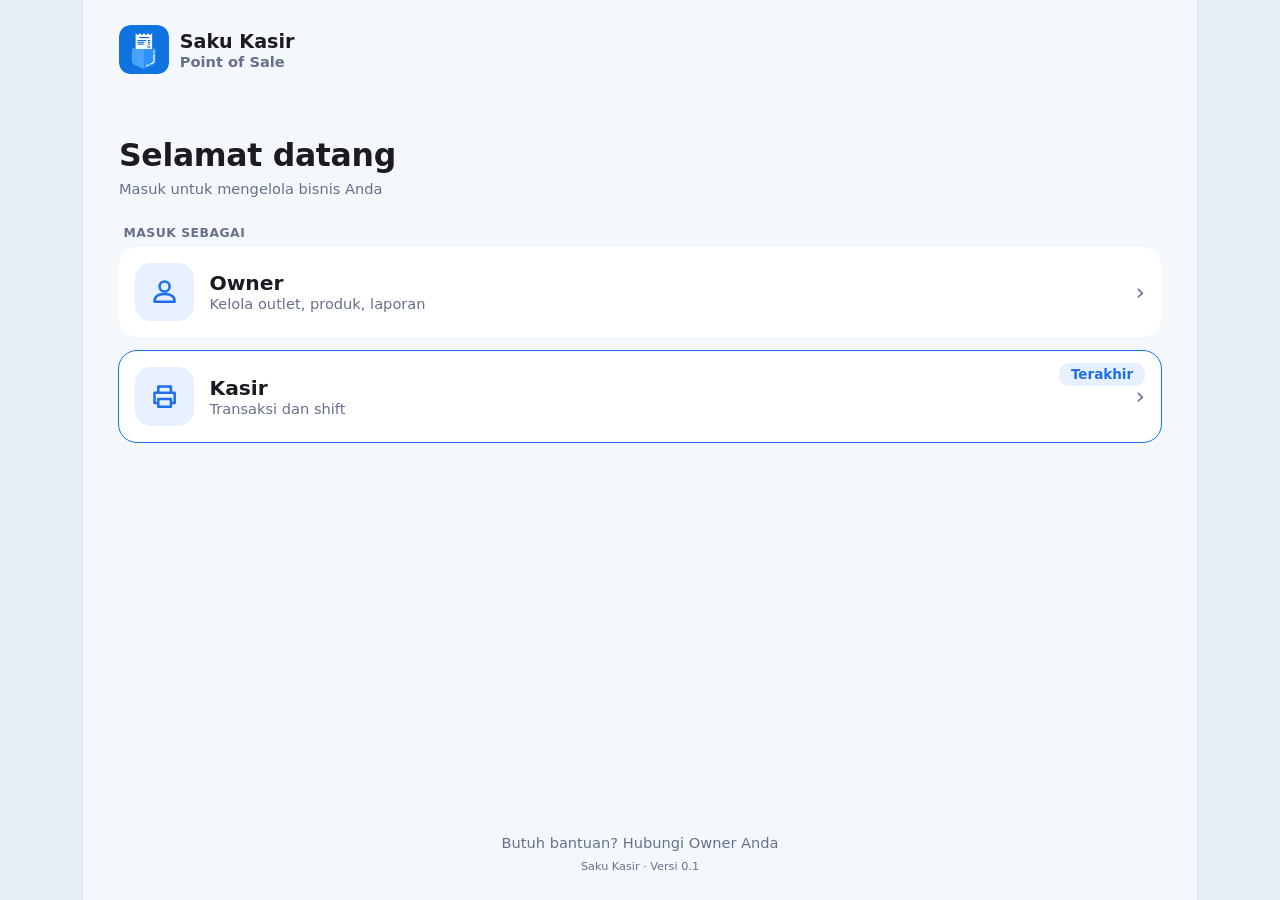
==== index.html @ 9ffaa485 "Add files via upload" ====
<!DOCTYPE html>
<html lang="id">
<head>
<meta charset="utf-8">
<meta name="viewport" content="width=device-width,initial-scale=1,viewport-fit=cover">
<title>Saku Kasir — Point of Sale</title>
<link rel="icon" href="[data-uri]">
<link rel="stylesheet" href="style.css">
</head>
<body>
<div id="app"><div id="v"></div></div>
<script src="app.js"></script>
</body>
</html>
---- style.css ----
:root{--pg:#E8EEF7;--bg:#F4F7FC;--c:#fff;--t:#1C1B22;--m:#66708A;--b:#DFE6F2;--p:#1F6FEB;--pl:#E6F0FF;--g:#1E9E5A;--r:#D64545;--on:#fff}
@media(prefers-color-scheme:dark){:root:not([data-theme=light]){--pg:#0A0E16;--bg:#111722;--c:#1B2332;--t:#EEF2FA;--m:#9AA7BF;--b:#2A3550;--p:#5B9DFF;--pl:#1B2C4A;--g:#3DD68C;--r:#F06A6A;--on:#06101F}}
:root[data-theme=dark]{--pg:#0A0E16;--bg:#111722;--c:#1B2332;--t:#EEF2FA;--m:#9AA7BF;--b:#2A3550;--p:#5B9DFF;--pl:#1B2C4A;--g:#3DD68C;--r:#F06A6A;--on:#06101F}
*{box-sizing:border-box;margin:0;font-family:system-ui,-apple-system,"Segoe UI",Roboto,sans-serif}
html{font-size:110%}html,body{height:100%}body{background:var(--pg);color:var(--t);font-size:1rem;display:flex;justify-content:center}
#app{width:100%;max-width:26.25rem;height:100dvh;background:var(--bg);position:relative;overflow:hidden}
@media(min-width:520px){#app{height:min(55rem,96dvh);margin:auto;border-radius:1.75rem;border:1px solid var(--b)}}
#v{height:100%;display:flex;flex-direction:column}
.scr{flex:1;overflow-y:auto;padding:calc(0.875rem + env(safe-area-inset-top,0px)) 1rem 1.5rem}
h1{font-size:1.25rem;font-weight:800}h2{font-size:1.125rem;font-weight:800;margin-bottom:0.375rem}
.m{color:var(--m);font-size:0.8125rem}small{display:block;color:var(--m);font-size:0.75rem;font-weight:600}
button{font:inherit;color:inherit;cursor:pointer}:focus-visible{outline:2px solid var(--p);outline-offset:2px}
.hd{display:flex;justify-content:space-between;align-items:center;margin-bottom:0.75rem;gap:0.5rem}
.hd h1{font-size:1.062rem}
.sp{display:flex;align-items:center;gap:0.5rem;border:0;background:var(--pl);border-radius:1.125rem;padding:0.4375rem 0.75rem;font-size:0.75rem;font-weight:700;text-align:left}
.sp.off{background:var(--c);color:var(--m)}.sp i{width:0.5625rem;height:0.5625rem;border-radius:50%;background:var(--m)}.sp.on{color:var(--g)}.sp.on i{background:var(--g)}
.card{background:var(--c);border-radius:1rem;padding:0.75rem 0.875rem;margin-bottom:0.75rem}
.btn{display:block;width:100%;min-height:3.125rem;border:0;border-radius:0.875rem;background:var(--p);color:var(--on);font-weight:700;font-size:0.875rem;margin-top:0.75rem}
.btn.o{background:var(--pl);color:var(--p)}.btn.r{background:var(--pl);color:var(--r)}.btn:disabled{opacity:.45;cursor:not-allowed}
.two{display:grid;grid-template-columns:1fr 1fr;gap:0.75rem}.two .btn{margin-top:0.75rem}
.chips{display:flex;gap:0.5rem;overflow-x:auto;margin:0.625rem 0 0.75rem;padding-bottom:2px}
.chips::-webkit-scrollbar{display:none}.chips{scrollbar-width:none}.scr.pb{padding-bottom:6.5rem}
.chip{flex:none;min-height:2.375rem;border:0;border-radius:1.188rem;padding:0 1rem;background:var(--c);font-size:0.8125rem;font-weight:600}
.chip.on{background:var(--p);color:var(--on)}
.seg{display:flex;background:var(--pl);border-radius:1.188rem;padding:0.25rem;margin:0.625rem 0 0.75rem}.seg button{flex:1;border:0;background:none;border-radius:0.9375rem;min-height:2.25rem;font-size:0.8125rem;font-weight:700;color:var(--m)}.seg .on{background:var(--p);color:var(--on)}
.fld{display:block;width:100%;min-height:3.125rem;border:0;border-radius:0.75rem;background:var(--c);color:var(--t);padding:0 0.75rem;font-size:0.9375rem;font-weight:600}
.sheet .fld{background:var(--bg)}
.sel,.mny{position:relative}
.sel select,.sel input{appearance:none;-webkit-appearance:none;padding-right:2.5rem}
.sel::after{content:"";position:absolute;right:1.1rem;top:50%;width:.5rem;height:.5rem;border-right:2px solid var(--m);border-bottom:2px solid var(--m);transform:translateY(-70%) rotate(45deg);pointer-events:none}
.sel.dt input::-webkit-calendar-picker-indicator{position:absolute;inset:0;width:100%;height:100%;opacity:0;cursor:pointer}
.mny::before{content:"Rp";position:absolute;left:.9rem;top:50%;transform:translateY(-50%);font-weight:700;font-size:.9rem;color:var(--m)}
.mny .fld{padding-left:2.6rem}
label.l{display:block;font-size:0.6875rem;font-weight:600;color:var(--m);margin:0.75rem 0 0.3125rem}
.search{display:flex;gap:0.5rem}.search .fld{border-radius:1.25rem;padding:0 1rem;font-weight:400}
.sq{width:2.75rem;border:0;border-radius:1.25rem;background:var(--c);font-size:1rem}
.grid{display:grid;grid-template-columns:repeat(auto-fill,minmax(8.5rem,1fr));gap:0.75rem}
.pc{position:relative;text-align:left;border:0;background:var(--c);border-radius:1rem;padding:0.625rem;min-height:6rem;display:block;width:100%}
.pc:disabled{opacity:.45}.pc b{display:block;font-size:0.875rem;margin-top:0.5rem;padding-right:1.25rem}.pc span{font-size:0.8125rem;color:var(--m)}
.pc .pl{position:absolute;right:0.5rem;bottom:0.5rem;width:1.75rem;height:1.75rem;border-radius:50%;background:var(--p);color:var(--on);font-size:1.125rem;font-weight:700;display:grid;place-items:center}
.pc img.ic{width:3.25rem;height:3.25rem}img.ic{object-fit:cover;display:block}.ic{width:2.25rem;height:2.25rem;border-radius:0.625rem;background:var(--pl);color:var(--p);display:grid;place-items:center;font-style:normal;font-weight:800;flex:none}
.lw{display:flex;align-items:center;gap:0.625rem;background:var(--c);border-radius:1rem;padding:0.625rem;margin-bottom:0.5rem}
.lw>div:nth-child(2){flex:1;min-width:0}.lw b{font-size:0.875rem;display:block}
.cr{display:grid;grid-template-columns:1fr auto 5.5rem auto;align-items:center;gap:0.5rem;padding:0.5rem 0}.cr+.cr{border-top:1px solid var(--b)}.cr>div:first-child b{font-size:0.875rem;display:block}
.stp{display:flex;align-items:center;gap:0.5rem}.stp button{width:2.25rem;height:2.25rem;font-size:1.125rem;border-radius:50%;border:1px solid var(--b);background:none;font-weight:700}.stp b{min-width:0.875rem;text-align:center}
.cb{position:absolute;left:1rem;right:1rem;bottom:calc(4.5rem + env(safe-area-inset-bottom,0px));background:var(--p);color:var(--on);border:0;border-radius:1rem;padding:0.625rem 1rem;display:flex;justify-content:space-between;align-items:center;text-align:left;font-weight:700}
.cb small{color:var(--on);font-weight:400;opacity:.85}.cb b{font-size:0.9375rem;font-weight:800;display:block}
nav{display:flex;background:var(--c);padding-bottom:env(safe-area-inset-bottom,0px)}
nav button{flex:1;border:0;background:none;padding:0.6875rem 0 0.625rem;color:var(--m);font-size:0.6875rem;font-weight:500;display:flex;flex-direction:column;align-items:center;gap:0.1875rem;position:relative}
nav .on{color:var(--p);font-weight:700}nav svg{width:1.625rem;height:1.625rem}nav i{position:absolute;top:0.1875rem;left:55%;background:var(--r);color:#fff;font-size:0.5625rem;border-radius:0.5rem;padding:0 0.3125rem;font-style:normal}
svg.i{fill:none;stroke:currentColor;stroke-width:2;stroke-linecap:round;stroke-linejoin:round}
.rw{display:flex;justify-content:space-between;gap:0.625rem;padding:0.375rem 0;font-size:0.8125rem}.rw span{color:var(--m)}.rw b{font-weight:600;text-align:right}
.tot{display:flex;justify-content:space-between;align-items:center;padding-top:0.5rem;font-weight:700}.tot b{font-size:1.25rem;font-weight:800;color:var(--p)}
.tap{cursor:pointer}
.st small{margin-bottom:0.375rem}.st b{font-size:0.9375rem;font-weight:800}
.lc{display:flex;justify-content:space-between;align-items:center;width:100%;border:0;text-align:left;gap:0.5rem}.lc b{font-size:0.875rem;display:block}.lc small{font-weight:400;margin-top:2px}.lc>span{font-size:0.8125rem;font-weight:600;color:var(--m)}
.ls button{display:flex;align-items:center;gap:0.75rem;width:100%;border:0;background:none;padding:0.8125rem 0;font-size:0.875rem;font-weight:600;text-align:left}.ls button+button{border-top:1px solid var(--b)}
.ls button span{margin-left:auto;font-size:0.75rem;font-weight:500;color:var(--m)}.ls svg{width:1.25rem;height:1.25rem;color:var(--p)}
.cap{font-size:0.6875rem;font-weight:700;color:var(--m);margin:1rem 0 0.375rem}
.fab{position:absolute;right:1.25rem;bottom:calc(5.25rem + env(safe-area-inset-bottom,0px));width:3.25rem;height:3.25rem;border-radius:50%;border:0;background:var(--p);color:var(--on);font-size:1.75rem;font-weight:700}
.dash{border:1.5px dashed var(--p);color:var(--p);background:none;border-radius:1rem;min-height:3.75rem;width:100%;font-weight:700;margin-top:0.25rem}
.empty{text-align:center;padding:2.5rem 1rem}.empty .ic{width:4.25rem;height:4.25rem;border-radius:50%;margin:0 auto 0.875rem;font-size:1.625rem}.empty p{margin:0.375rem 0 0.25rem}
.bk{display:flex;align-items:center;gap:0.375rem;margin-bottom:0.75rem;cursor:pointer}.bk span{font-size:1.5rem;line-height:1;color:var(--t)}
.pill{display:inline-block;padding:0.3125rem 0.75rem;border-radius:0.875rem;background:var(--pl);font-size:0.75rem;font-weight:700;color:var(--p)}
.logo{width:2.75rem;height:2.75rem;border-radius:0.625rem;display:block}
.role{display:flex;align-items:center;gap:0.875rem;width:100%;border:0;background:var(--c);border-radius:1rem;padding:0.875rem;margin-bottom:0.75rem;text-align:left}
.role.last{outline:1.5px solid var(--p)}.role .ic{width:3rem;height:3rem;border-radius:0.875rem}.role b{display:block;font-size:0.9375rem;font-weight:800}.role>span{margin-left:auto;color:var(--m);font-size:1.25rem}
.tagt{font-size:0.625rem;background:var(--pl);color:var(--p);font-weight:700;border-radius:0.5625rem;padding:2px 0.5rem;margin-left:0.375rem}
.err{color:var(--r);font-size:0.75rem;font-weight:600;margin-top:0.5rem}
.center{text-align:center}.big{font-size:1.625rem;font-weight:800}
.chk{width:5.25rem;height:5.25rem;border-radius:50%;background:var(--g);margin:1.5rem auto 1rem;display:grid;place-items:center}
.sw{position:relative;width:2.75rem;height:1.5rem;display:inline-block}.sw input{opacity:0;position:absolute;inset:0;margin:0;cursor:pointer;z-index:1}.sw i{position:absolute;inset:0;border-radius:0.75rem;background:var(--pl)}.sw i:after{content:"";position:absolute;top:0.1875rem;left:0.1875rem;width:1.125rem;height:1.125rem;border-radius:50%;background:var(--m);transition:.15s}.sw input:checked+i{background:var(--p)}.sw input:checked+i:after{left:1.438rem;background:var(--on)}
.tgr{display:flex;justify-content:space-between;align-items:center;padding:0.75rem 0 2px;font-size:0.8125rem;font-weight:600}
#modal{position:absolute;inset:0;background:#0008;display:none;align-items:flex-end;z-index:5}#modal.on{display:flex}
.sheet{background:var(--c);width:100%;max-height:92%;overflow-y:auto;border-radius:1.5rem 1.5rem 0 0;padding:1.125rem 1rem calc(1.25rem + env(safe-area-inset-bottom,0px))}
#toast{position:absolute;left:1rem;right:1rem;bottom:5.25rem;background:#1C1B22;color:#fff;padding:0.625rem 0.75rem;border-radius:0.75rem;font-size:0.8125rem;z-index:9;opacity:0;pointer-events:none;transition:opacity .2s}
.rc{font-family:ui-monospace,Menlo,Consolas,monospace;font-size:0.75rem;background:#fff;color:#000;padding:0.75rem;border-radius:0.5rem;margin:0.625rem 0}
.rc *{font-family:inherit}.rc hr{border:0;border-top:1px dashed #000;margin:0.375rem 0}.rc div{display:flex;justify-content:space-between;gap:0.5rem}
#print{display:none}
@media print{body>*:not(#print){display:none!important}#print{display:block!important;width:58mm}#print .rc{margin:0}}
@media(min-width:768px){html{font-size:112.5%}#app{max-width:62rem;height:100dvh;border-radius:0;border:0;border-inline:1px solid var(--b)}.scr{padding-inline:2rem}.cb{left:2rem;right:2rem}.fab{right:2rem}#modal{align-items:center}.sheet{max-width:34rem;margin:0 auto;border-radius:1.5rem}}
@media(prefers-reduced-motion:reduce){*{transition:none!important}}

/* ---- penyelarasan dengan mockup ---- */
h1{font-size:1.5625rem;letter-spacing:-.01em;line-height:1.2}
.hd h1{font-size:1.1875rem}h2{font-size:1.1875rem}
small{font-size:.8125rem}.hd small,h1+small,.bk+small{font-size:.875rem;font-weight:400}
.m{font-size:.8125rem}.big{font-size:1.75rem}
.btn{min-height:3rem}
.bk{gap:.6rem;margin-bottom:1rem}.bk span{font-size:2.25rem;font-weight:700;line-height:.7;margin-top:-.2rem;color:var(--t)}
.bkc{width:2.75rem;height:2.75rem;border-radius:50%;border:0;background:var(--c);color:var(--t);display:grid;place-items:center;margin-top:.25rem}.bkc svg{width:1.4rem;height:1.4rem}
.lc b{font-size:.9375rem}.lc>span{font-size:.9375rem;font-weight:700;color:var(--t)}.lc>span.chev{font-size:1.5rem;font-weight:400;color:var(--m);line-height:1}
.st b{font-size:1.0625rem}
.ls button{padding:.5rem 0;font-size:.9375rem}.ls svg{width:1.25rem;height:1.25rem}.ls button span{font-size:.875rem}
.seg{background:var(--pl)}.seg button{color:var(--m);min-height:2.5rem;font-size:.875rem}.seg .on{background:var(--c);color:var(--t)}
.role{padding:.9rem}.role b{font-size:1.125rem}.role .ic{width:3.25rem;height:3.25rem;border-radius:.9rem}.role small{font-size:.8125rem;font-weight:400}
.ic svg{width:1.4rem;height:1.4rem}.empty .ic svg{width:1.75rem;height:1.75rem}.empty .btn{width:auto;margin-inline:1.5rem}
.ifld{position:relative}.ifld .fld{padding-left:3rem}.ifld>svg.i{position:absolute;left:1rem;top:50%;width:1.25rem;height:1.25rem;transform:translateY(-50%);color:var(--m)}
.ifld .eye{position:absolute;right:.4rem;top:50%;transform:translateY(-50%);border:0;background:none;color:var(--m);width:2.5rem;height:2.5rem;display:grid;place-items:center}.ifld .eye svg{width:1.3rem;height:1.3rem}
.lnk{display:block;margin:1rem auto 0;border:0;background:none;color:var(--p);font-weight:700;font-size:.9375rem}
label.l{margin:.65rem 0 .3rem}
.fab{width:3.5rem;height:3.5rem}

#modal.dlg{align-items:center;padding:1.5rem}
#modal.dlg .sheet{border-radius:1.5rem;max-width:22rem;margin:0 auto;padding:1.5rem 1.25rem;text-align:center}
#modal.dlg .sheet .ic{display:grid}
.empty .btn{width:calc(100% - 3rem);margin-inline:auto}
.role{position:relative}.role .tagt{position:absolute;top:.65rem;right:.9rem;margin:0;font-size:.75rem;padding:.2rem .65rem}

.bkr{display:flex;align-items:center;gap:.75rem;margin-bottom:1rem}.bkr h1{flex:1;min-width:0}.bkr .bkc{margin:0;flex:none}
.bkr+small{font-size:.875rem;font-weight:400}
::placeholder{color:var(--m);opacity:.8}
.pg{display:flex;flex-direction:column;min-height:100%}.pg .foot{margin-top:auto;padding-top:1.5rem}

/* Added feature pages */
.cap{font-size:.6875rem;font-weight:800;color:var(--m);letter-spacing:.04em;margin:.875rem .25rem .375rem}
.iconrow{display:flex;align-items:center;gap:.75rem}
.iconrow .ic{width:2.5rem;height:2.5rem;border-radius:.75rem}
.badge{display:inline-flex;align-items:center;min-height:1.5rem;padding:0 .55rem;border-radius:.75rem;background:var(--pl);color:var(--p);font-size:.6875rem;font-weight:800}
.switchline{display:flex;align-items:center;justify-content:space-between;gap:.75rem;min-height:3rem}
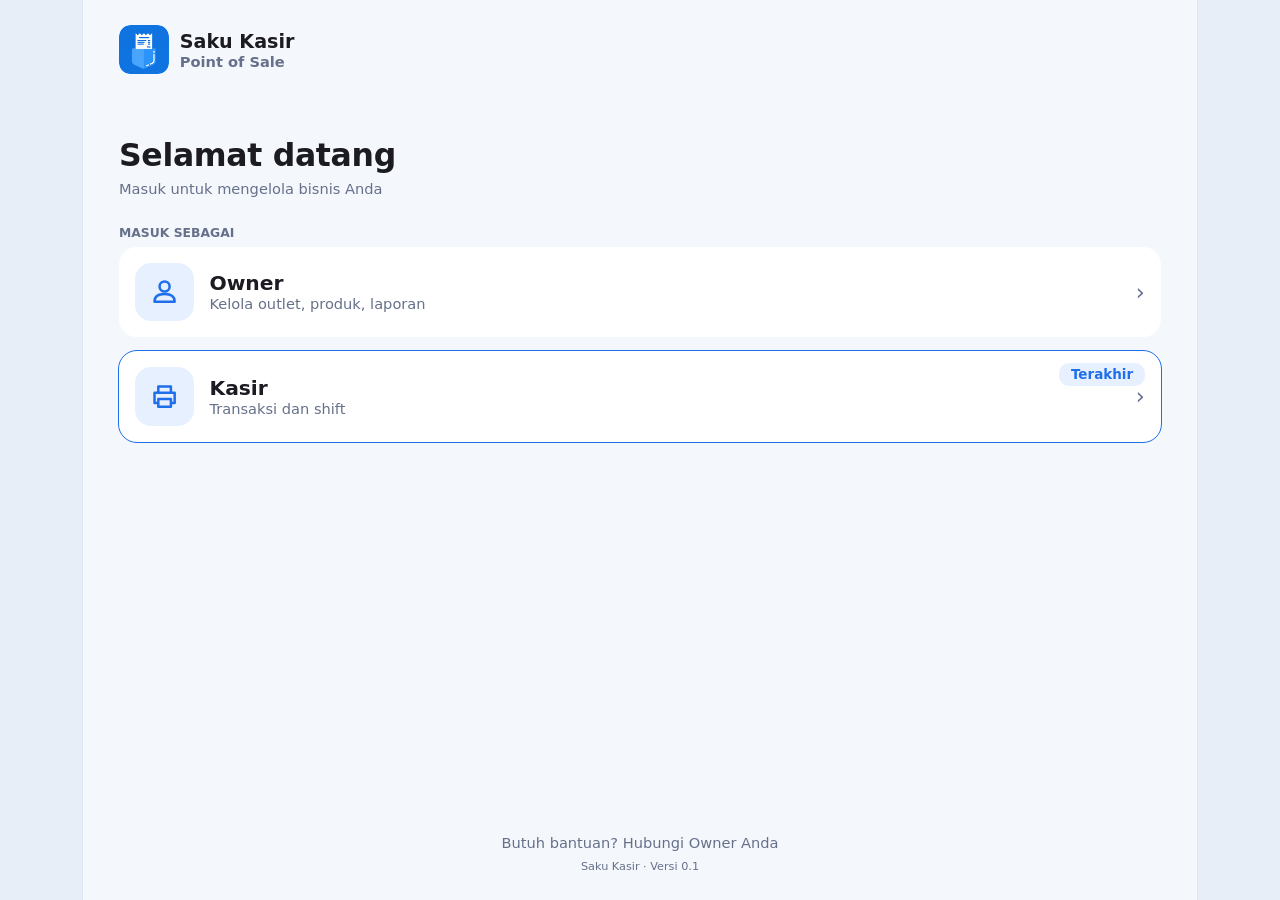
==== commit 110d7779: "Add files via upload" ====
--- a/index.html
+++ b/index.html
@@ -6,9 +6,11 @@
 <title>Saku Kasir — Point of Sale</title>
 <link rel="icon" href="[data-uri]">
 <link rel="stylesheet" href="style.css">
+<!-- Saku Kasir DPI reference: split from exact saku-kasir-dpi.html; Edit Struk reference added in app.js. -->
 </head>
 <body>
-<div id="app"><div id="v"></div></div>
+<div id="app"><div id="v"></div><div id="modal" onclick="if(event.target===this)closeM()"><div class="sheet"></div></div><div id="toast"></div></div>
+<div id="print"></div>
 <script src="app.js"></script>
 </body>
 </html>
--- a/style.css
+++ b/style.css
@@ -1,4 +1,3 @@
-
 :root{--pg:#E8EEF7;--bg:#F4F7FC;--c:#fff;--t:#1C1B22;--m:#66708A;--b:#DFE6F2;--p:#1F6FEB;--pl:#E6F0FF;--g:#1E9E5A;--r:#D64545;--on:#fff}
 @media(prefers-color-scheme:dark){:root:not([data-theme=light]){--pg:#0A0E16;--bg:#111722;--c:#1B2332;--t:#EEF2FA;--m:#9AA7BF;--b:#2A3550;--p:#5B9DFF;--pl:#1B2C4A;--g:#3DD68C;--r:#F06A6A;--on:#06101F}}
 :root[data-theme=dark]{--pg:#0A0E16;--bg:#111722;--c:#1B2332;--t:#EEF2FA;--m:#9AA7BF;--b:#2A3550;--p:#5B9DFF;--pl:#1B2C4A;--g:#3DD68C;--r:#F06A6A;--on:#06101F}
@@ -112,10 +111,3 @@
 .bkr+small{font-size:.875rem;font-weight:400}
 ::placeholder{color:var(--m);opacity:.8}
 .pg{display:flex;flex-direction:column;min-height:100%}.pg .foot{margin-top:auto;padding-top:1.5rem}
-
-/* Added feature pages */
-.cap{font-size:.6875rem;font-weight:800;color:var(--m);letter-spacing:.04em;margin:.875rem .25rem .375rem}
-.iconrow{display:flex;align-items:center;gap:.75rem}
-.iconrow .ic{width:2.5rem;height:2.5rem;border-radius:.75rem}
-.badge{display:inline-flex;align-items:center;min-height:1.5rem;padding:0 .55rem;border-radius:.75rem;background:var(--pl);color:var(--p);font-size:.6875rem;font-weight:800}
-.switchline{display:flex;align-items:center;justify-content:space-between;gap:.75rem;min-height:3rem}
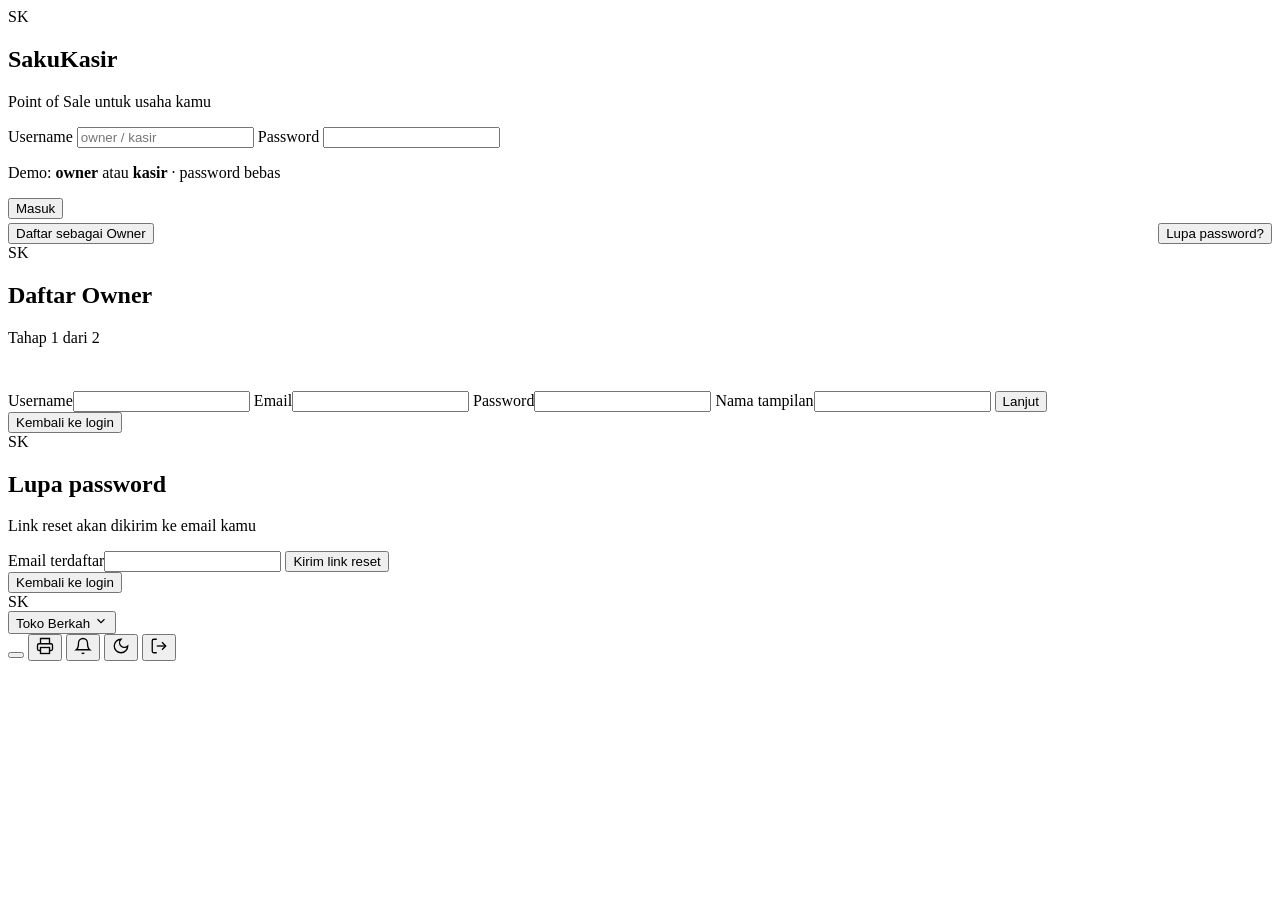
==== commit 748208a7: "Add files via upload" ====
--- a/index.html
+++ b/index.html
@@ -1,16 +1,153 @@
 <!DOCTYPE html>
-<html lang="id">
+<html lang="id" data-theme="light">
 <head>
-<meta charset="utf-8">
-<meta name="viewport" content="width=device-width,initial-scale=1,viewport-fit=cover">
-<title>Saku Kasir — Point of Sale</title>
-<link rel="icon" href="[data-uri]">
-<link rel="stylesheet" href="style.css">
-<!-- Saku Kasir DPI reference: split from exact saku-kasir-dpi.html; Edit Struk reference added in app.js. -->
+  <meta charset="UTF-8" />
+  <meta name="viewport" content="width=device-width, initial-scale=1.0, viewport-fit=cover" />
+  <meta name="theme-color" content="#0F5132" />
+  <title>SakuKasir</title>
+  <link rel="preconnect" href="https://fonts.googleapis.com">
+  <link rel="preconnect" href="https://fonts.gstatic.com" crossorigin>
+  <link href="https://fonts.googleapis.com/css2?family=Inter:wght@400;500;600;700&family=JetBrains+Mono:wght@400;500&display=swap" rel="stylesheet">
+  <link rel="stylesheet" href="style.css" />
 </head>
 <body>
-<div id="app"><div id="v"></div><div id="modal" onclick="if(event.target===this)closeM()"><div class="sheet"></div></div><div id="toast"></div></div>
-<div id="print"></div>
-<script src="app.js"></script>
+
+  <!-- ============ LOGIN ============ -->
+  <section id="view-login" class="view active">
+    <div class="login-wrap">
+      <div class="login-brand">
+        <div class="brand-mark">SK</div>
+        <h1>SakuKasir</h1>
+        <p class="muted">Point of Sale untuk usaha kamu</p>
+      </div>
+      <form id="login-form" class="card login-card">
+        <label class="field">
+          <span>Username</span>
+          <input type="text" id="login-user" autocomplete="username" placeholder="owner / kasir" required />
+        </label>
+        <label class="field">
+          <span>Password</span>
+          <input type="password" id="login-pass" autocomplete="current-password" required />
+        </label>
+        <p class="hint">Demo: <b>owner</b> atau <b>kasir</b> · password bebas</p>
+        <div id="login-error" class="form-error" hidden></div>
+        <button type="submit" class="btn btn-primary btn-block">Masuk</button>
+        <div class="login-links">
+          <button type="button" class="btn-link" id="show-register">Daftar sebagai Owner</button>
+          <button type="button" class="btn-link" id="show-forgot">Lupa password?</button>
+        </div>
+      </form>
+    </div>
+  </section>
+
+  <!-- ============ REGISTER (2 tahap) ============ -->
+  <section id="view-register" class="view">
+    <div class="login-wrap">
+      <div class="login-brand">
+        <div class="brand-mark">SK</div>
+        <h1>Daftar Owner</h1>
+        <p class="muted" id="register-step-label">Tahap 1 dari 2</p>
+      </div>
+      <form id="register-form" class="card login-card">
+        <div id="register-step-1">
+          <div class="step-dots"><span class="active"></span><span></span></div>
+          <label class="field"><span>Username</span><input type="text" id="reg-username" required /></label>
+          <label class="field"><span>Email</span><input type="email" id="reg-email" required /></label>
+          <label class="field"><span>Password</span><input type="password" id="reg-password" minlength="6" required /></label>
+          <label class="field"><span>Nama tampilan</span><input type="text" id="reg-displayname" required /></label>
+          <button type="submit" class="btn btn-primary btn-block">Lanjut</button>
+        </div>
+        <div id="register-step-2" hidden>
+          <div class="step-dots"><span class="done"></span><span class="active"></span></div>
+          <label class="field"><span>Nama bisnis</span><input type="text" id="reg-bizname" required /></label>
+          <label class="field"><span>Tipe bisnis</span>
+            <select id="reg-biztype" required>
+              <option value="">Pilih tipe</option>
+              <option>Kafe / Coffee Shop</option>
+              <option>Restoran</option>
+              <option>Warung / Kelontong</option>
+              <option>Retail</option>
+              <option>Jasa</option>
+              <option>Lainnya</option>
+            </select>
+          </label>
+          <label class="field"><span>Nomor kontak (opsional)</span><input type="tel" id="reg-phone" /></label>
+          <div style="display:flex;gap:8px">
+            <button type="button" class="btn btn-ghost" id="reg-back">Kembali</button>
+            <button type="submit" class="btn btn-primary" style="flex:1">Daftar</button>
+          </div>
+        </div>
+      </form>
+      <button type="button" class="btn-link" id="reg-cancel">Kembali ke login</button>
+    </div>
+  </section>
+
+  <!-- ============ FORGOT PASSWORD ============ -->
+  <section id="view-forgot" class="view">
+    <div class="login-wrap">
+      <div class="login-brand">
+        <div class="brand-mark">SK</div>
+        <h1>Lupa password</h1>
+        <p class="muted">Link reset akan dikirim ke email kamu</p>
+      </div>
+      <form id="forgot-form" class="card login-card">
+        <label class="field"><span>Email terdaftar</span><input type="email" id="forgot-email" required /></label>
+        <button type="submit" class="btn btn-primary btn-block">Kirim link reset</button>
+      </form>
+      <button type="button" class="btn-link" id="forgot-cancel">Kembali ke login</button>
+    </div>
+  </section>
+
+  <!-- ============ APP SHELL ============ -->
+  <section id="view-app" class="view">
+    <header class="app-header">
+      <div class="header-left">
+        <div class="brand-mark small">SK</div>
+        <button class="outlet-chip" id="outlet-chip">
+          <span id="outlet-name">Toko Berkah</span>
+          <svg width="14" height="14" viewBox="0 0 24 24" fill="none" stroke="currentColor" stroke-width="2"><path d="m6 9 6 6 6-6"/></svg>
+        </button>
+      </div>
+      <div class="header-right">
+        <button class="icon-btn" id="sync-indicator" title="Status sinkronisasi">
+          <span class="sync-dot" data-status="synced"></span>
+        </button>
+        <button class="icon-btn" id="printer-indicator" title="Printer Bluetooth">
+          <svg width="18" height="18" viewBox="0 0 24 24" fill="none" stroke="currentColor" stroke-width="1.75"><path d="M6 9V2h12v7"/><path d="M6 18H4a2 2 0 0 1-2-2v-5a2 2 0 0 1 2-2h16a2 2 0 0 1 2 2v5a2 2 0 0 1-2 2h-2"/><rect x="6" y="14" width="12" height="8"/></svg>
+        </button>
+        <button class="icon-btn" id="notif-btn" title="Notifikasi">
+          <svg width="18" height="18" viewBox="0 0 24 24" fill="none" stroke="currentColor" stroke-width="1.75"><path d="M6 8a6 6 0 0 1 12 0c0 7 3 9 3 9H3s3-2 3-9"/><path d="M10.3 21a1.94 1.94 0 0 0 3.4 0"/></svg>
+          <span class="badge-dot" id="notif-dot"></span>
+        </button>
+        <button class="icon-btn" id="theme-btn" title="Ganti tema">
+          <svg width="18" height="18" viewBox="0 0 24 24" fill="none" stroke="currentColor" stroke-width="1.75"><path d="M12 3a6 6 0 0 0 9 9 9 9 0 1 1-9-9Z"/></svg>
+        </button>
+        <button class="icon-btn" id="logout-btn" title="Keluar">
+          <svg width="18" height="18" viewBox="0 0 24 24" fill="none" stroke="currentColor" stroke-width="1.75"><path d="M9 21H5a2 2 0 0 1-2-2V5a2 2 0 0 1 2-2h4"/><path d="m16 17 5-5-5-5"/><path d="M21 12H9"/></svg>
+        </button>
+      </div>
+    </header>
+
+    <div id="offline-banner" class="offline-banner" hidden>
+      <span class="sync-dot" data-status="pending"></span>
+      <span id="offline-text">Mode offline</span>
+      <button class="btn-link" id="sync-now-inline">Sync sekarang</button>
+    </div>
+
+    <main id="main" class="app-main"></main>
+    <nav class="bottom-nav" id="bottom-nav"></nav>
+  </section>
+
+  <div id="sheet-backdrop" class="sheet-backdrop" hidden></div>
+  <div id="sheet" class="sheet" hidden>
+    <div class="sheet-handle"></div>
+    <div id="sheet-content"></div>
+  </div>
+
+  <div id="toast-host" class="toast-host"></div>
+  <div id="modal-host"></div>
+  <div id="receipt-host"></div>
+
+  <script src="app.js"></script>
 </body>
-</html>
+</html>
--- a/style.css
+++ b/style.css
@@ -1,113 +1,294 @@
-:root{--pg:#E8EEF7;--bg:#F4F7FC;--c:#fff;--t:#1C1B22;--m:#66708A;--b:#DFE6F2;--p:#1F6FEB;--pl:#E6F0FF;--g:#1E9E5A;--r:#D64545;--on:#fff}
-@media(prefers-color-scheme:dark){:root:not([data-theme=light]){--pg:#0A0E16;--bg:#111722;--c:#1B2332;--t:#EEF2FA;--m:#9AA7BF;--b:#2A3550;--p:#5B9DFF;--pl:#1B2C4A;--g:#3DD68C;--r:#F06A6A;--on:#06101F}}
-:root[data-theme=dark]{--pg:#0A0E16;--bg:#111722;--c:#1B2332;--t:#EEF2FA;--m:#9AA7BF;--b:#2A3550;--p:#5B9DFF;--pl:#1B2C4A;--g:#3DD68C;--r:#F06A6A;--on:#06101F}
-*{box-sizing:border-box;margin:0;font-family:system-ui,-apple-system,"Segoe UI",Roboto,sans-serif}
-html{font-size:110%}html,body{height:100%}body{background:var(--pg);color:var(--t);font-size:1rem;display:flex;justify-content:center}
-#app{width:100%;max-width:26.25rem;height:100dvh;background:var(--bg);position:relative;overflow:hidden}
-@media(min-width:520px){#app{height:min(55rem,96dvh);margin:auto;border-radius:1.75rem;border:1px solid var(--b)}}
-#v{height:100%;display:flex;flex-direction:column}
-.scr{flex:1;overflow-y:auto;padding:calc(0.875rem + env(safe-area-inset-top,0px)) 1rem 1.5rem}
-h1{font-size:1.25rem;font-weight:800}h2{font-size:1.125rem;font-weight:800;margin-bottom:0.375rem}
-.m{color:var(--m);font-size:0.8125rem}small{display:block;color:var(--m);font-size:0.75rem;font-weight:600}
-button{font:inherit;color:inherit;cursor:pointer}:focus-visible{outline:2px solid var(--p);outline-offset:2px}
-.hd{display:flex;justify-content:space-between;align-items:center;margin-bottom:0.75rem;gap:0.5rem}
-.hd h1{font-size:1.062rem}
-.sp{display:flex;align-items:center;gap:0.5rem;border:0;background:var(--pl);border-radius:1.125rem;padding:0.4375rem 0.75rem;font-size:0.75rem;font-weight:700;text-align:left}
-.sp.off{background:var(--c);color:var(--m)}.sp i{width:0.5625rem;height:0.5625rem;border-radius:50%;background:var(--m)}.sp.on{color:var(--g)}.sp.on i{background:var(--g)}
-.card{background:var(--c);border-radius:1rem;padding:0.75rem 0.875rem;margin-bottom:0.75rem}
-.btn{display:block;width:100%;min-height:3.125rem;border:0;border-radius:0.875rem;background:var(--p);color:var(--on);font-weight:700;font-size:0.875rem;margin-top:0.75rem}
-.btn.o{background:var(--pl);color:var(--p)}.btn.r{background:var(--pl);color:var(--r)}.btn:disabled{opacity:.45;cursor:not-allowed}
-.two{display:grid;grid-template-columns:1fr 1fr;gap:0.75rem}.two .btn{margin-top:0.75rem}
-.chips{display:flex;gap:0.5rem;overflow-x:auto;margin:0.625rem 0 0.75rem;padding-bottom:2px}
-.chips::-webkit-scrollbar{display:none}.chips{scrollbar-width:none}.scr.pb{padding-bottom:6.5rem}
-.chip{flex:none;min-height:2.375rem;border:0;border-radius:1.188rem;padding:0 1rem;background:var(--c);font-size:0.8125rem;font-weight:600}
-.chip.on{background:var(--p);color:var(--on)}
-.seg{display:flex;background:var(--pl);border-radius:1.188rem;padding:0.25rem;margin:0.625rem 0 0.75rem}.seg button{flex:1;border:0;background:none;border-radius:0.9375rem;min-height:2.25rem;font-size:0.8125rem;font-weight:700;color:var(--m)}.seg .on{background:var(--p);color:var(--on)}
-.fld{display:block;width:100%;min-height:3.125rem;border:0;border-radius:0.75rem;background:var(--c);color:var(--t);padding:0 0.75rem;font-size:0.9375rem;font-weight:600}
-.sheet .fld{background:var(--bg)}
-.sel,.mny{position:relative}
-.sel select,.sel input{appearance:none;-webkit-appearance:none;padding-right:2.5rem}
-.sel::after{content:"";position:absolute;right:1.1rem;top:50%;width:.5rem;height:.5rem;border-right:2px solid var(--m);border-bottom:2px solid var(--m);transform:translateY(-70%) rotate(45deg);pointer-events:none}
-.sel.dt input::-webkit-calendar-picker-indicator{position:absolute;inset:0;width:100%;height:100%;opacity:0;cursor:pointer}
-.mny::before{content:"Rp";position:absolute;left:.9rem;top:50%;transform:translateY(-50%);font-weight:700;font-size:.9rem;color:var(--m)}
-.mny .fld{padding-left:2.6rem}
-label.l{display:block;font-size:0.6875rem;font-weight:600;color:var(--m);margin:0.75rem 0 0.3125rem}
-.search{display:flex;gap:0.5rem}.search .fld{border-radius:1.25rem;padding:0 1rem;font-weight:400}
-.sq{width:2.75rem;border:0;border-radius:1.25rem;background:var(--c);font-size:1rem}
-.grid{display:grid;grid-template-columns:repeat(auto-fill,minmax(8.5rem,1fr));gap:0.75rem}
-.pc{position:relative;text-align:left;border:0;background:var(--c);border-radius:1rem;padding:0.625rem;min-height:6rem;display:block;width:100%}
-.pc:disabled{opacity:.45}.pc b{display:block;font-size:0.875rem;margin-top:0.5rem;padding-right:1.25rem}.pc span{font-size:0.8125rem;color:var(--m)}
-.pc .pl{position:absolute;right:0.5rem;bottom:0.5rem;width:1.75rem;height:1.75rem;border-radius:50%;background:var(--p);color:var(--on);font-size:1.125rem;font-weight:700;display:grid;place-items:center}
-.pc img.ic{width:3.25rem;height:3.25rem}img.ic{object-fit:cover;display:block}.ic{width:2.25rem;height:2.25rem;border-radius:0.625rem;background:var(--pl);color:var(--p);display:grid;place-items:center;font-style:normal;font-weight:800;flex:none}
-.lw{display:flex;align-items:center;gap:0.625rem;background:var(--c);border-radius:1rem;padding:0.625rem;margin-bottom:0.5rem}
-.lw>div:nth-child(2){flex:1;min-width:0}.lw b{font-size:0.875rem;display:block}
-.cr{display:grid;grid-template-columns:1fr auto 5.5rem auto;align-items:center;gap:0.5rem;padding:0.5rem 0}.cr+.cr{border-top:1px solid var(--b)}.cr>div:first-child b{font-size:0.875rem;display:block}
-.stp{display:flex;align-items:center;gap:0.5rem}.stp button{width:2.25rem;height:2.25rem;font-size:1.125rem;border-radius:50%;border:1px solid var(--b);background:none;font-weight:700}.stp b{min-width:0.875rem;text-align:center}
-.cb{position:absolute;left:1rem;right:1rem;bottom:calc(4.5rem + env(safe-area-inset-bottom,0px));background:var(--p);color:var(--on);border:0;border-radius:1rem;padding:0.625rem 1rem;display:flex;justify-content:space-between;align-items:center;text-align:left;font-weight:700}
-.cb small{color:var(--on);font-weight:400;opacity:.85}.cb b{font-size:0.9375rem;font-weight:800;display:block}
-nav{display:flex;background:var(--c);padding-bottom:env(safe-area-inset-bottom,0px)}
-nav button{flex:1;border:0;background:none;padding:0.6875rem 0 0.625rem;color:var(--m);font-size:0.6875rem;font-weight:500;display:flex;flex-direction:column;align-items:center;gap:0.1875rem;position:relative}
-nav .on{color:var(--p);font-weight:700}nav svg{width:1.625rem;height:1.625rem}nav i{position:absolute;top:0.1875rem;left:55%;background:var(--r);color:#fff;font-size:0.5625rem;border-radius:0.5rem;padding:0 0.3125rem;font-style:normal}
-svg.i{fill:none;stroke:currentColor;stroke-width:2;stroke-linecap:round;stroke-linejoin:round}
-.rw{display:flex;justify-content:space-between;gap:0.625rem;padding:0.375rem 0;font-size:0.8125rem}.rw span{color:var(--m)}.rw b{font-weight:600;text-align:right}
-.tot{display:flex;justify-content:space-between;align-items:center;padding-top:0.5rem;font-weight:700}.tot b{font-size:1.25rem;font-weight:800;color:var(--p)}
-.tap{cursor:pointer}
-.st small{margin-bottom:0.375rem}.st b{font-size:0.9375rem;font-weight:800}
-.lc{display:flex;justify-content:space-between;align-items:center;width:100%;border:0;text-align:left;gap:0.5rem}.lc b{font-size:0.875rem;display:block}.lc small{font-weight:400;margin-top:2px}.lc>span{font-size:0.8125rem;font-weight:600;color:var(--m)}
-.ls button{display:flex;align-items:center;gap:0.75rem;width:100%;border:0;background:none;padding:0.8125rem 0;font-size:0.875rem;font-weight:600;text-align:left}.ls button+button{border-top:1px solid var(--b)}
-.ls button span{margin-left:auto;font-size:0.75rem;font-weight:500;color:var(--m)}.ls svg{width:1.25rem;height:1.25rem;color:var(--p)}
-.cap{font-size:0.6875rem;font-weight:700;color:var(--m);margin:1rem 0 0.375rem}
-.fab{position:absolute;right:1.25rem;bottom:calc(5.25rem + env(safe-area-inset-bottom,0px));width:3.25rem;height:3.25rem;border-radius:50%;border:0;background:var(--p);color:var(--on);font-size:1.75rem;font-weight:700}
-.dash{border:1.5px dashed var(--p);color:var(--p);background:none;border-radius:1rem;min-height:3.75rem;width:100%;font-weight:700;margin-top:0.25rem}
-.empty{text-align:center;padding:2.5rem 1rem}.empty .ic{width:4.25rem;height:4.25rem;border-radius:50%;margin:0 auto 0.875rem;font-size:1.625rem}.empty p{margin:0.375rem 0 0.25rem}
-.bk{display:flex;align-items:center;gap:0.375rem;margin-bottom:0.75rem;cursor:pointer}.bk span{font-size:1.5rem;line-height:1;color:var(--t)}
-.pill{display:inline-block;padding:0.3125rem 0.75rem;border-radius:0.875rem;background:var(--pl);font-size:0.75rem;font-weight:700;color:var(--p)}
-.logo{width:2.75rem;height:2.75rem;border-radius:0.625rem;display:block}
-.role{display:flex;align-items:center;gap:0.875rem;width:100%;border:0;background:var(--c);border-radius:1rem;padding:0.875rem;margin-bottom:0.75rem;text-align:left}
-.role.last{outline:1.5px solid var(--p)}.role .ic{width:3rem;height:3rem;border-radius:0.875rem}.role b{display:block;font-size:0.9375rem;font-weight:800}.role>span{margin-left:auto;color:var(--m);font-size:1.25rem}
-.tagt{font-size:0.625rem;background:var(--pl);color:var(--p);font-weight:700;border-radius:0.5625rem;padding:2px 0.5rem;margin-left:0.375rem}
-.err{color:var(--r);font-size:0.75rem;font-weight:600;margin-top:0.5rem}
-.center{text-align:center}.big{font-size:1.625rem;font-weight:800}
-.chk{width:5.25rem;height:5.25rem;border-radius:50%;background:var(--g);margin:1.5rem auto 1rem;display:grid;place-items:center}
-.sw{position:relative;width:2.75rem;height:1.5rem;display:inline-block}.sw input{opacity:0;position:absolute;inset:0;margin:0;cursor:pointer;z-index:1}.sw i{position:absolute;inset:0;border-radius:0.75rem;background:var(--pl)}.sw i:after{content:"";position:absolute;top:0.1875rem;left:0.1875rem;width:1.125rem;height:1.125rem;border-radius:50%;background:var(--m);transition:.15s}.sw input:checked+i{background:var(--p)}.sw input:checked+i:after{left:1.438rem;background:var(--on)}
-.tgr{display:flex;justify-content:space-between;align-items:center;padding:0.75rem 0 2px;font-size:0.8125rem;font-weight:600}
-#modal{position:absolute;inset:0;background:#0008;display:none;align-items:flex-end;z-index:5}#modal.on{display:flex}
-.sheet{background:var(--c);width:100%;max-height:92%;overflow-y:auto;border-radius:1.5rem 1.5rem 0 0;padding:1.125rem 1rem calc(1.25rem + env(safe-area-inset-bottom,0px))}
-#toast{position:absolute;left:1rem;right:1rem;bottom:5.25rem;background:#1C1B22;color:#fff;padding:0.625rem 0.75rem;border-radius:0.75rem;font-size:0.8125rem;z-index:9;opacity:0;pointer-events:none;transition:opacity .2s}
-.rc{font-family:ui-monospace,Menlo,Consolas,monospace;font-size:0.75rem;background:#fff;color:#000;padding:0.75rem;border-radius:0.5rem;margin:0.625rem 0}
-.rc *{font-family:inherit}.rc hr{border:0;border-top:1px dashed #000;margin:0.375rem 0}.rc div{display:flex;justify-content:space-between;gap:0.5rem}
-#print{display:none}
-@media print{body>*:not(#print){display:none!important}#print{display:block!important;width:58mm}#print .rc{margin:0}}
-@media(min-width:768px){html{font-size:112.5%}#app{max-width:62rem;height:100dvh;border-radius:0;border:0;border-inline:1px solid var(--b)}.scr{padding-inline:2rem}.cb{left:2rem;right:2rem}.fab{right:2rem}#modal{align-items:center}.sheet{max-width:34rem;margin:0 auto;border-radius:1.5rem}}
-@media(prefers-reduced-motion:reduce){*{transition:none!important}}
-
-/* ---- penyelarasan dengan mockup ---- */
-h1{font-size:1.5625rem;letter-spacing:-.01em;line-height:1.2}
-.hd h1{font-size:1.1875rem}h2{font-size:1.1875rem}
-small{font-size:.8125rem}.hd small,h1+small,.bk+small{font-size:.875rem;font-weight:400}
-.m{font-size:.8125rem}.big{font-size:1.75rem}
-.btn{min-height:3rem}
-.bk{gap:.6rem;margin-bottom:1rem}.bk span{font-size:2.25rem;font-weight:700;line-height:.7;margin-top:-.2rem;color:var(--t)}
-.bkc{width:2.75rem;height:2.75rem;border-radius:50%;border:0;background:var(--c);color:var(--t);display:grid;place-items:center;margin-top:.25rem}.bkc svg{width:1.4rem;height:1.4rem}
-.lc b{font-size:.9375rem}.lc>span{font-size:.9375rem;font-weight:700;color:var(--t)}.lc>span.chev{font-size:1.5rem;font-weight:400;color:var(--m);line-height:1}
-.st b{font-size:1.0625rem}
-.ls button{padding:.5rem 0;font-size:.9375rem}.ls svg{width:1.25rem;height:1.25rem}.ls button span{font-size:.875rem}
-.seg{background:var(--pl)}.seg button{color:var(--m);min-height:2.5rem;font-size:.875rem}.seg .on{background:var(--c);color:var(--t)}
-.role{padding:.9rem}.role b{font-size:1.125rem}.role .ic{width:3.25rem;height:3.25rem;border-radius:.9rem}.role small{font-size:.8125rem;font-weight:400}
-.ic svg{width:1.4rem;height:1.4rem}.empty .ic svg{width:1.75rem;height:1.75rem}.empty .btn{width:auto;margin-inline:1.5rem}
-.ifld{position:relative}.ifld .fld{padding-left:3rem}.ifld>svg.i{position:absolute;left:1rem;top:50%;width:1.25rem;height:1.25rem;transform:translateY(-50%);color:var(--m)}
-.ifld .eye{position:absolute;right:.4rem;top:50%;transform:translateY(-50%);border:0;background:none;color:var(--m);width:2.5rem;height:2.5rem;display:grid;place-items:center}.ifld .eye svg{width:1.3rem;height:1.3rem}
-.lnk{display:block;margin:1rem auto 0;border:0;background:none;color:var(--p);font-weight:700;font-size:.9375rem}
-label.l{margin:.65rem 0 .3rem}
-.fab{width:3.5rem;height:3.5rem}
-
-#modal.dlg{align-items:center;padding:1.5rem}
-#modal.dlg .sheet{border-radius:1.5rem;max-width:22rem;margin:0 auto;padding:1.5rem 1.25rem;text-align:center}
-#modal.dlg .sheet .ic{display:grid}
-.empty .btn{width:calc(100% - 3rem);margin-inline:auto}
-.role{position:relative}.role .tagt{position:absolute;top:.65rem;right:.9rem;margin:0;font-size:.75rem;padding:.2rem .65rem}
-
-.bkr{display:flex;align-items:center;gap:.75rem;margin-bottom:1rem}.bkr h1{flex:1;min-width:0}.bkr .bkc{margin:0;flex:none}
-.bkr+small{font-size:.875rem;font-weight:400}
-::placeholder{color:var(--m);opacity:.8}
-.pg{display:flex;flex-direction:column;min-height:100%}.pg .foot{margin-top:auto;padding-top:1.5rem}
+/* Tambahan dari versi sebelumnya — paste di bawah style.css lama */
+
+/* Step dots (register) */
+.step-dots {
+  display: flex;
+  gap: 6px;
+  justify-content: center;
+  margin-bottom: 20px;
+}
+.step-dots span {
+  width: 8px; height: 8px;
+  border-radius: 50%;
+  background: var(--border-strong);
+}
+.step-dots span.active { background: var(--primary); width: 24px; border-radius: 4px; }
+.step-dots span.done { background: var(--primary-soft); }
+
+.login-links {
+  display: flex;
+  justify-content: space-between;
+  margin-top: 4px;
+}
+
+.form-error {
+  padding: 10px 12px;
+  background: var(--alert-soft);
+  color: var(--alert);
+  border-radius: var(--radius-sm);
+  font-size: 13px;
+  font-weight: 500;
+}
+
+/* Form page (setting/crud) */
+.form-page {
+  display: grid;
+  gap: 14px;
+}
+.form-section {
+  padding: 16px;
+  background: var(--card);
+  border: 1px solid var(--border);
+  border-radius: var(--radius);
+  display: grid;
+  gap: 12px;
+}
+.form-section h3 { font-size: 14px; }
+.form-row {
+  display: grid;
+  grid-template-columns: 1fr 1fr;
+  gap: 10px;
+}
+.form-actions {
+  display: flex;
+  gap: 10px;
+  margin-top: 8px;
+}
+.form-actions .btn { flex: 1; }
+
+/* Toggle switch */
+.switch-row {
+  display: flex;
+  align-items: center;
+  justify-content: space-between;
+  padding: 10px 0;
+}
+.switch {
+  position: relative;
+  width: 44px;
+  height: 26px;
+  background: var(--border-strong);
+  border-radius: 999px;
+  border: none;
+  transition: background .2s;
+  flex-shrink: 0;
+}
+.switch::after {
+  content: '';
+  position: absolute;
+  top: 3px; left: 3px;
+  width: 20px; height: 20px;
+  background: #fff;
+  border-radius: 50%;
+  transition: transform .2s;
+}
+.switch.on { background: var(--primary); }
+.switch.on::after { transform: translateX(18px); }
+
+/* Product/expense list row */
+.list-row {
+  display: grid;
+  grid-template-columns: 1fr auto;
+  align-items: center;
+  gap: 10px;
+  padding: 12px 14px;
+  background: var(--card);
+  border: 1px solid var(--border);
+  border-radius: var(--radius);
+  text-align: left;
+  width: 100%;
+}
+.list-row:hover { border-color: var(--primary); }
+.list-row .row-title { font-weight: 500; }
+.list-row .row-sub { font-size: 12px; color: var(--text-muted); margin-top: 2px; }
+.list-row .row-amount {
+  font-weight: 700;
+  font-variant-numeric: tabular-nums;
+  text-align: right;
+}
+.list-row .row-actions {
+  display: flex;
+  gap: 6px;
+}
+.icon-btn.sm { width: 32px; height: 32px; }
+
+/* FAB */
+.fab {
+  position: fixed;
+  bottom: calc(var(--nav-h) + 20px);
+  right: 20px;
+  width: 56px; height: 56px;
+  border-radius: 50%;
+  background: var(--primary);
+  color: #fff;
+  border: none;
+  display: flex;
+  align-items: center;
+  justify-content: center;
+  box-shadow: var(--shadow-2);
+  z-index: 24;
+}
+.fab:hover { background: var(--primary-hover); }
+
+/* Receipt preview */
+.receipt {
+  background: #fff;
+  color: #000;
+  font-family: 'JetBrains Mono', monospace;
+  font-size: 11px;
+  line-height: 1.5;
+  padding: 16px;
+  border-radius: var(--radius-sm);
+  max-width: 280px;
+  margin: 0 auto;
+  white-space: pre-wrap;
+  word-break: break-word;
+}
+[data-theme="dark"] .receipt { background: #f5f5f5; }
+
+.receipt-controls {
+  display: grid;
+  gap: 10px;
+  margin-top: 12px;
+}
+
+/* Filter bar */
+.filter-bar {
+  display: flex;
+  gap: 8px;
+  margin-bottom: 12px;
+  overflow-x: auto;
+  padding-bottom: 4px;
+}
+.filter-bar::-webkit-scrollbar { display: none; }
+
+/* Tabs */
+.tabs {
+  display: flex;
+  gap: 2px;
+  background: var(--surface-alt);
+  padding: 3px;
+  border-radius: var(--radius-sm);
+  margin-bottom: 16px;
+  overflow-x: auto;
+}
+.tabs button {
+  flex: 1;
+  padding: 8px 12px;
+  background: transparent;
+  border: none;
+  border-radius: 6px;
+  font-size: 13px;
+  font-weight: 500;
+  color: var(--text-muted);
+  white-space: nowrap;
+}
+.tabs button.active {
+  background: var(--card);
+  color: var(--text);
+  font-weight: 600;
+  box-shadow: var(--shadow-1);
+}
+
+/* Expense color */
+.amount-expense { color: var(--alert); }
+
+/* Settings list */
+.settings-group {
+  margin-bottom: 20px;
+}
+.settings-item {
+  display: flex;
+  align-items: center;
+  gap: 12px;
+  padding: 14px;
+  background: var(--card);
+  border-bottom: 1px solid var(--border);
+  text-align: left;
+  width: 100%;
+}
+.settings-item:first-child { border-radius: var(--radius) var(--radius) 0 0; }
+.settings-item:last-child { border-bottom: none; border-radius: 0 0 var(--radius) var(--radius); }
+.settings-group > .settings-item:only-child { border-radius: var(--radius); }
+.settings-item:hover { background: var(--surface-alt); }
+.settings-item .si-icon { color: var(--text-muted); flex-shrink: 0; }
+.settings-item .si-body { flex: 1; }
+.settings-item .si-title { font-weight: 500; font-size: 14px; }
+.settings-item .si-sub { font-size: 12px; color: var(--text-muted); margin-top: 2px; }
+.settings-item .si-chevron { color: var(--text-faint); }
+
+/* Report waterfall */
+.waterfall {
+  display: grid;
+  gap: 0;
+  background: var(--card);
+  border: 1px solid var(--border);
+  border-radius: var(--radius);
+  padding: 4px 16px;
+  margin-bottom: 16px;
+}
+.waterfall .shift-row:last-child { padding-bottom: 16px; }
+.waterfall .shift-row:first-child { padding-top: 16px; }
+
+/* KPI compact for reports */
+.kpi-compact {
+  display: grid;
+  grid-template-columns: repeat(2, 1fr);
+  gap: 1px;
+  background: var(--border);
+  border: 1px solid var(--border);
+  border-radius: var(--radius);
+  overflow: hidden;
+  margin-bottom: 16px;
+}
+.kpi-compact > div {
+  background: var(--card);
+  padding: 14px;
+}
+.kpi-compact .label { font-size: 12px; color: var(--text-muted); }
+.kpi-compact .amount {
+  font-size: 16px;
+  font-weight: 700;
+  font-variant-numeric: tabular-nums;
+  margin-top: 4px;
+}
+
+/* Loading skeleton */
+.skeleton {
+  background: linear-gradient(90deg, var(--surface-alt) 0%, var(--border) 50%, var(--surface-alt) 100%);
+  background-size: 200% 100%;
+  animation: shimmer 1.2s infinite;
+  border-radius: var(--radius-sm);
+}
+@keyframes shimmer {
+  0% { background-position: 200% 0; }
+  100% { background-position: -200% 0; }
+}
+.skeleton-line { height: 14px; margin-bottom: 8px; }
+.skeleton-card { height: 80px; border-radius: var(--radius); }
+
+/* Loading overlay (button) */
+.btn.loading {
+  pointer-events: none;
+  opacity: .7;
+}
+.btn.loading::after {
+  content: '';
+  width: 14px; height: 14px;
+  border: 2px solid rgba(255,255,255,.4);
+  border-top-color: #fff;
+  border-radius: 50%;
+  animation: spin .6s linear infinite;
+  margin-left: 6px;
+}
+@keyframes spin { to { transform: rotate(360deg); } }
+
+/* Account status pill */
+.pill-active { background: var(--cash-soft); color: var(--cash); }
+.pill-inactive { background: var(--surface-alt); color: var(--text-muted); }
+
+/* Responsive form */
+@media (max-width: 420px) {
+  .form-row { grid-template-columns: 1fr; }
+}
+</style>
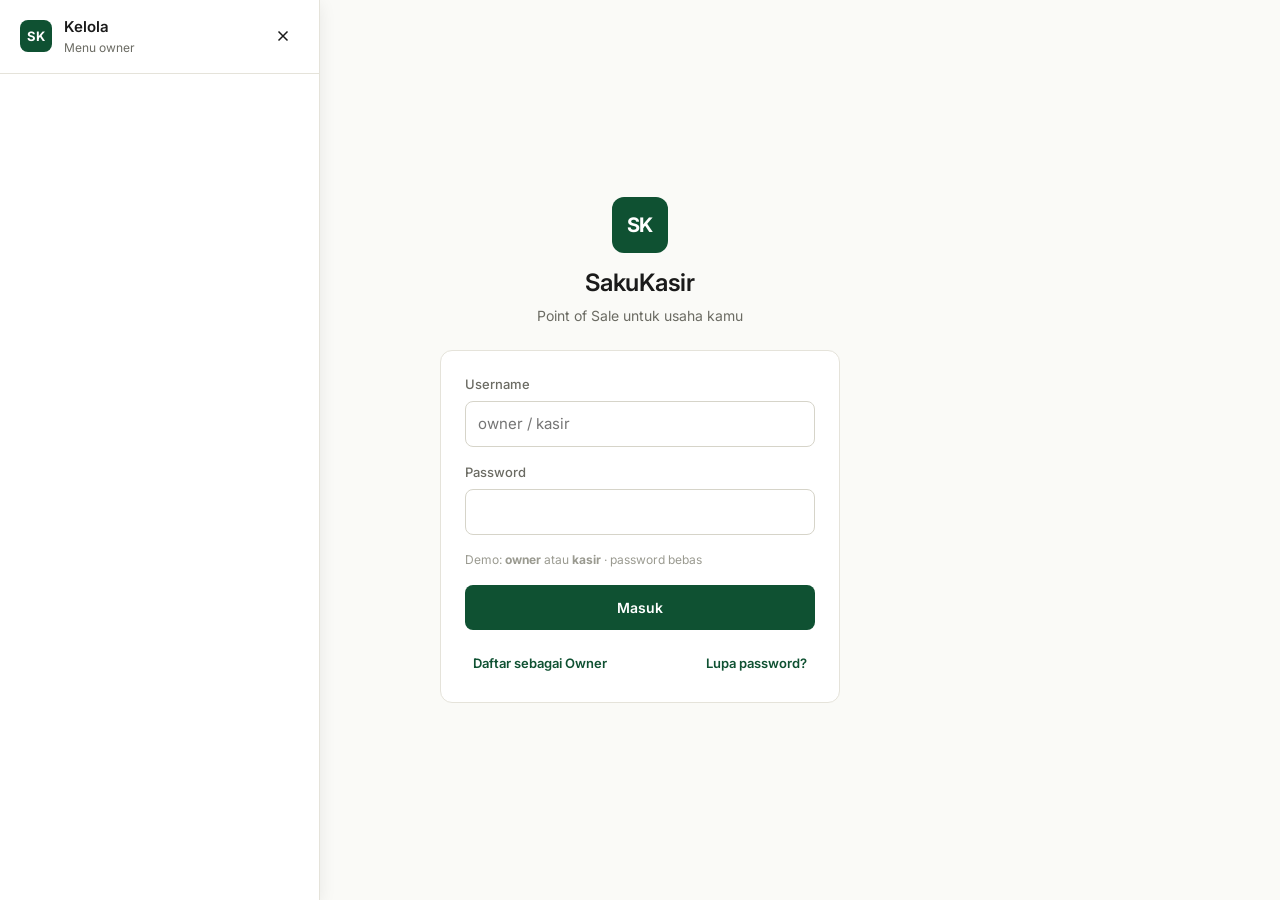
==== commit 740c9001: "Add files via upload" ====
--- a/index.html
+++ b/index.html
@@ -102,7 +102,7 @@
   <section id="view-app" class="view">
     <header class="app-header">
       <div class="header-left">
-        <div class="brand-mark small">SK</div>
+        <div class="brand-mark small" id="brand-mark" role="button" tabindex="0" title="Buka menu kelola">SK</div>
         <button class="outlet-chip" id="outlet-chip">
           <span id="outlet-name">Toko Berkah</span>
           <svg width="14" height="14" viewBox="0 0 24 24" fill="none" stroke="currentColor" stroke-width="2"><path d="m6 9 6 6 6-6"/></svg>
@@ -138,13 +138,33 @@
     <nav class="bottom-nav" id="bottom-nav"></nav>
   </section>
 
+  <!-- ============ SIDEBAR (Kelola) ============ -->
+  <div id="sidebar-backdrop" class="sidebar-backdrop" hidden></div>
+  <aside id="sidebar" class="sidebar" hidden>
+    <div class="sidebar-header">
+      <div class="brand-mark small" style="cursor:default">SK</div>
+      <div style="flex:1;min-width:0">
+        <div style="font-weight:600;font-size:15px">Kelola</div>
+        <div class="muted small">Menu owner</div>
+      </div>
+      <button class="icon-btn" id="sidebar-close" title="Tutup">
+        <svg width="18" height="18" viewBox="0 0 24 24" fill="none" stroke="currentColor" stroke-width="2"><path d="M18 6 6 18M6 6l12 12"/></svg>
+      </button>
+    </div>
+    <div class="sidebar-body" id="sidebar-body"></div>
+  </aside>
+
+  <!-- ============ SHEET HOST ============ -->
   <div id="sheet-backdrop" class="sheet-backdrop" hidden></div>
   <div id="sheet" class="sheet" hidden>
     <div class="sheet-handle"></div>
     <div id="sheet-content"></div>
   </div>
 
+  <!-- ============ TOAST HOST ============ -->
   <div id="toast-host" class="toast-host"></div>
+
+  <!-- ============ MODAL HOST ============ -->
   <div id="modal-host"></div>
   <div id="receipt-host"></div>
 
--- a/style.css
+++ b/style.css
@@ -1,6 +1,149 @@
-/* Tambahan dari versi sebelumnya — paste di bawah style.css lama */
-
-/* Step dots (register) */
+/* ============================================================
+   SakuKasir — style.css
+   Palette: hijau uang (bukan biru SaaS), surface hangat
+   ============================================================ */
+
+:root {
+  --primary: #0F5132;
+  --primary-hover: #0A3D26;
+  --primary-soft: #E7F0EA;
+  --cash: #16A34A;
+  --cash-soft: #DCFCE7;
+  --qris: #7C3AED;
+  --qris-soft: #EDE9FE;
+  --alert: #DC2626;
+  --alert-soft: #FEE2E2;
+  --warn: #D97706;
+  --warn-soft: #FEF3C7;
+
+  --surface: #FAFAF7;
+  --surface-alt: #F1F0EA;
+  --card: #FFFFFF;
+  --border: #E5E3DA;
+  --border-strong: #D6D4C9;
+
+  --text: #1A1A1A;
+  --text-muted: #6B6B63;
+  --text-faint: #9A9A90;
+
+  --radius-sm: 8px;
+  --radius: 12px;
+  --radius-lg: 16px;
+  --shadow-1: 0 1px 2px rgba(0,0,0,0.06);
+  --shadow-2: 0 4px 16px rgba(0,0,0,0.08);
+
+  --header-h: 56px;
+  --nav-h: 64px;
+  --max-w: 1280px;
+}
+
+[data-theme="dark"] {
+  --primary: #22A06B;
+  --primary-hover: #2BB97C;
+  --primary-soft: #0F2A1E;
+  --cash: #34D399;
+  --cash-soft: #064E3B;
+  --qris: #A78BFA;
+  --qris-soft: #3B2A63;
+  --alert: #F87171;
+  --alert-soft: #4C1D1D;
+  --warn: #FBBF24;
+  --warn-soft: #4A3410;
+
+  --surface: #0F0F0D;
+  --surface-alt: #1A1A17;
+  --card: #17171A;
+  --border: #2A2A26;
+  --border-strong: #3A3A34;
+
+  --text: #F5F5F0;
+  --text-muted: #A0A09A;
+  --text-faint: #6E6E68;
+
+  --shadow-1: 0 1px 2px rgba(0,0,0,0.4);
+  --shadow-2: 0 4px 16px rgba(0,0,0,0.5);
+}
+
+/* RESET */
+*, *::before, *::after { box-sizing: border-box; }
+html, body { margin: 0; padding: 0; }
+html { -webkit-text-size-adjust: 100%; }
+body {
+  font-family: 'Inter', -apple-system, BlinkMacSystemFont, system-ui, sans-serif;
+  font-size: 14px;
+  line-height: 1.5;
+  color: var(--text);
+  background: var(--surface);
+  -webkit-font-smoothing: antialiased;
+  -moz-osx-font-smoothing: grayscale;
+  overscroll-behavior-y: none;
+  transition: background-color .2s, color .2s;
+}
+button { font: inherit; cursor: pointer; color: inherit; }
+input, textarea, select { font: inherit; color: inherit; }
+h1, h2, h3, h4 { margin: 0; font-weight: 600; letter-spacing: -0.01em; }
+p { margin: 0; }
+img { max-width: 100%; display: block; }
+
+/* VIEWS */
+.view { display: none; }
+.view.active { display: block; }
+
+/* LOGIN / REGISTER / FORGOT */
+.login-wrap {
+  min-height: 100dvh;
+  display: flex;
+  flex-direction: column;
+  align-items: center;
+  justify-content: center;
+  padding: 24px;
+  gap: 24px;
+}
+.login-brand { text-align: center; }
+.brand-mark {
+  width: 56px; height: 56px;
+  background: var(--primary);
+  color: #fff;
+  border-radius: var(--radius);
+  display: inline-flex;
+  align-items: center;
+  justify-content: center;
+  font-weight: 700;
+  font-size: 20px;
+  letter-spacing: -0.02em;
+  margin-bottom: 12px;
+}
+.brand-mark.small {
+  width: 32px; height: 32px;
+  font-size: 13px;
+  border-radius: var(--radius-sm);
+  margin: 0;
+  cursor: pointer;
+  transition: background .15s, transform .05s;
+  user-select: none;
+}
+.brand-mark.small:hover { background: var(--primary-hover); }
+.brand-mark.small:active { transform: scale(.95); }
+.brand-mark.small:focus-visible {
+  outline: 2px solid var(--primary);
+  outline-offset: 2px;
+}
+.login-brand h1 { font-size: 24px; }
+.login-brand p { margin: 4px 0 0; }
+.login-card {
+  width: 100%;
+  max-width: 400px;
+  padding: 24px;
+  display: grid;
+  gap: 16px;
+}
+.login-links {
+  display: flex;
+  justify-content: space-between;
+  gap: 8px;
+  margin-top: 4px;
+}
+
 .step-dots {
   display: flex;
   gap: 6px;
@@ -11,15 +154,72 @@
   width: 8px; height: 8px;
   border-radius: 50%;
   background: var(--border-strong);
-}
-.step-dots span.active { background: var(--primary); width: 24px; border-radius: 4px; }
+  transition: all .2s;
+}
+.step-dots span.active {
+  background: var(--primary);
+  width: 24px;
+  border-radius: 4px;
+}
 .step-dots span.done { background: var(--primary-soft); }
 
-.login-links {
-  display: flex;
-  justify-content: space-between;
-  margin-top: 4px;
-}
+/* CARD */
+.card {
+  background: var(--card);
+  border: 1px solid var(--border);
+  border-radius: var(--radius);
+}
+
+/* FORM */
+.field { display: grid; gap: 6px; }
+.field > span {
+  font-size: 13px;
+  font-weight: 500;
+  color: var(--text-muted);
+}
+.field input,
+.field select,
+.field textarea {
+  width: 100%;
+  padding: 11px 12px;
+  background: var(--card);
+  border: 1px solid var(--border-strong);
+  border-radius: var(--radius-sm);
+  font-size: 15px;
+  color: var(--text);
+  transition: border-color .15s, box-shadow .15s, background-color .2s;
+  font-family: inherit;
+}
+.field input:disabled,
+.field select:disabled,
+.field textarea:disabled {
+  background: var(--surface-alt);
+  color: var(--text-muted);
+  cursor: not-allowed;
+}
+.field input:focus,
+.field select:focus,
+.field textarea:focus {
+  outline: none;
+  border-color: var(--primary);
+  box-shadow: 0 0 0 3px var(--primary-soft);
+}
+.field select {
+  appearance: none;
+  background-image: url("data:image/svg+xml,%3Csvg xmlns='http://www.w3.org/2000/svg' width='16' height='16' viewBox='0 0 24 24' fill='none' stroke='%236B6B63' stroke-width='2' stroke-linecap='round' stroke-linejoin='round'%3E%3Cpath d='m6 9 6 6 6-6'/%3E%3C/svg%3E");
+  background-repeat: no-repeat;
+  background-position: right 12px center;
+  padding-right: 36px;
+}
+[data-theme="dark"] .field select {
+  background-image: url("data:image/svg+xml,%3Csvg xmlns='http://www.w3.org/2000/svg' width='16' height='16' viewBox='0 0 24 24' fill='none' stroke='%23A0A09A' stroke-width='2' stroke-linecap='round' stroke-linejoin='round'%3E%3Cpath d='m6 9 6 6 6-6'/%3E%3C/svg%3E");
+}
+
+.hint { font-size: 12px; color: var(--text-faint); margin: 0; }
+.muted { color: var(--text-muted); }
+.small { font-size: 12px; }
+.center { text-align: center; }
+.hidden { display: none !important; }
 
 .form-error {
   padding: 10px 12px;
@@ -30,11 +230,910 @@
   font-weight: 500;
 }
 
-/* Form page (setting/crud) */
-.form-page {
+/* BUTTON */
+.btn {
+  display: inline-flex;
+  align-items: center;
+  justify-content: center;
+  gap: 6px;
+  padding: 11px 16px;
+  border-radius: var(--radius-sm);
+  border: 1px solid transparent;
+  font-weight: 600;
+  font-size: 14px;
+  transition: background .15s, border-color .15s, transform .05s, opacity .15s;
+  min-height: 44px;
+  user-select: none;
+  white-space: nowrap;
+  font-family: inherit;
+}
+.btn:active:not(:disabled) { transform: scale(.985); }
+.btn:disabled { opacity: .45; cursor: not-allowed; }
+.btn-primary { background: var(--primary); color: #fff; }
+.btn-primary:hover:not(:disabled) { background: var(--primary-hover); }
+.btn-ghost {
+  background: transparent;
+  color: var(--text);
+  border-color: var(--border-strong);
+}
+.btn-ghost:hover:not(:disabled) { background: var(--surface-alt); }
+.btn-danger { background: var(--alert); color: #fff; }
+.btn-danger:hover:not(:disabled) { filter: brightness(.95); }
+.btn-block { width: 100%; }
+
+.btn-link {
+  background: none;
+  border: none;
+  color: var(--primary);
+  font-weight: 600;
+  padding: 4px 8px;
+  font-size: 13px;
+  font-family: inherit;
+}
+.btn-link:hover { text-decoration: underline; }
+
+.btn.loading {
+  pointer-events: none;
+  opacity: .7;
+  position: relative;
+  color: transparent !important;
+}
+.btn.loading::after {
+  content: '';
+  position: absolute;
+  top: 50%; left: 50%;
+  width: 16px; height: 16px;
+  margin: -8px 0 0 -8px;
+  border: 2px solid rgba(255,255,255,.4);
+  border-top-color: #fff;
+  border-radius: 50%;
+  animation: spin .6s linear infinite;
+}
+@keyframes spin { to { transform: rotate(360deg); } }
+
+.icon-btn {
+  width: 40px; height: 40px;
+  display: inline-flex;
+  align-items: center;
+  justify-content: center;
+  background: transparent;
+  border: none;
+  border-radius: var(--radius-sm);
+  color: var(--text);
+  position: relative;
+  transition: background .15s;
+  flex-shrink: 0;
+}
+.icon-btn:hover { background: var(--surface-alt); }
+.icon-btn.sm { width: 32px; height: 32px; }
+.icon-btn.sm svg { width: 16px; height: 16px; }
+
+.badge-dot {
+  position: absolute;
+  top: 8px; right: 8px;
+  width: 8px; height: 8px;
+  background: var(--alert);
+  border-radius: 50%;
+  border: 2px solid var(--surface);
+}
+
+/* APP SHELL */
+.app-header {
+  position: sticky;
+  top: 0;
+  height: var(--header-h);
+  padding: 0 12px;
+  display: flex;
+  align-items: center;
+  justify-content: space-between;
+  background: var(--card);
+  border-bottom: 1px solid var(--border);
+  z-index: 20;
+}
+.header-left,
+.header-right {
+  display: flex;
+  align-items: center;
+  gap: 6px;
+}
+.header-left { gap: 10px; }
+.header-right { gap: 2px; }
+
+.outlet-chip {
+  display: inline-flex;
+  align-items: center;
+  gap: 6px;
+  padding: 6px 10px;
+  background: var(--surface-alt);
+  border: 1px solid var(--border);
+  border-radius: 999px;
+  font-size: 13px;
+  font-weight: 500;
+  color: var(--text);
+  max-width: 180px;
+  transition: background .15s;
+}
+.outlet-chip:hover { background: var(--border); }
+.outlet-chip span {
+  overflow: hidden;
+  text-overflow: ellipsis;
+  white-space: nowrap;
+}
+
+.sync-dot {
+  width: 10px; height: 10px;
+  border-radius: 50%;
+  display: inline-block;
+  background: var(--cash);
+  box-shadow: 0 0 0 3px var(--cash-soft);
+  flex-shrink: 0;
+}
+.sync-dot[data-status="pending"] {
+  background: var(--warn);
+  box-shadow: 0 0 0 3px var(--warn-soft);
+  animation: syncPulse 2s infinite;
+}
+.sync-dot[data-status="error"] {
+  background: var(--alert);
+  box-shadow: 0 0 0 3px var(--alert-soft);
+}
+@keyframes syncPulse {
+  0%, 100% { opacity: 1; }
+  50% { opacity: .5; }
+}
+
+.offline-banner {
+  display: flex;
+  align-items: center;
+  gap: 10px;
+  padding: 8px 16px;
+  background: var(--warn-soft);
+  color: var(--text);
+  font-size: 13px;
+  border-bottom: 1px solid var(--border);
+  font-weight: 500;
+}
+.offline-banner .btn-link {
+  margin-left: auto;
+  color: var(--warn);
+}
+
+.app-main {
+  padding: 16px;
+  padding-bottom: calc(var(--nav-h) + 24px);
+  max-width: var(--max-w);
+  margin: 0 auto;
+  min-height: calc(100dvh - var(--header-h));
+}
+
+/* BOTTOM NAV */
+.bottom-nav {
+  position: fixed;
+  bottom: 0; left: 0; right: 0;
+  height: var(--nav-h);
+  background: var(--card);
+  border-top: 1px solid var(--border);
+  display: flex;
+  padding-bottom: env(safe-area-inset-bottom);
+  z-index: 30;
+}
+.nav-item {
+  flex: 1;
+  display: flex;
+  flex-direction: column;
+  align-items: center;
+  justify-content: center;
+  gap: 3px;
+  background: none;
+  border: none;
+  color: var(--text-muted);
+  font-size: 11px;
+  font-weight: 500;
+  padding: 8px 4px;
+  transition: color .15s;
+  font-family: inherit;
+}
+.nav-item svg { width: 22px; height: 22px; }
+.nav-item.active { color: var(--primary); }
+.nav-item.active svg { stroke-width: 2.25; }
+
+/* PAGE HEADER */
+.page-head {
+  display: flex;
+  align-items: flex-start;
+  justify-content: space-between;
+  margin-bottom: 16px;
+  gap: 12px;
+  flex-wrap: wrap;
+}
+.page-head h2 { font-size: 20px; }
+.page-head .sub {
+  font-size: 13px;
+  color: var(--text-muted);
+  margin-top: 2px;
+}
+
+/* KPI */
+.kpi-hero {
+  padding: 20px;
+  background: var(--card);
+  border: 1px solid var(--border);
+  border-radius: var(--radius);
+  margin-bottom: 16px;
+}
+.kpi-hero .label { font-size: 13px; color: var(--text-muted); }
+.kpi-hero .amount {
+  font-size: 32px;
+  font-weight: 700;
+  font-variant-numeric: tabular-nums;
+  letter-spacing: -0.02em;
+  margin: 4px 0 6px;
+  line-height: 1.1;
+}
+.kpi-hero .delta { font-size: 13px; color: var(--cash); font-weight: 500; }
+.kpi-hero .delta.neg { color: var(--alert); }
+
+.kpi-grid {
   display: grid;
-  gap: 14px;
-}
+  grid-template-columns: repeat(2, 1fr);
+  gap: 10px;
+  margin-bottom: 16px;
+}
+.kpi-card {
+  padding: 14px;
+  background: var(--card);
+  border: 1px solid var(--border);
+  border-radius: var(--radius);
+}
+.kpi-card .label { font-size: 12px; color: var(--text-muted); }
+.kpi-card .amount {
+  font-size: 18px;
+  font-weight: 700;
+  font-variant-numeric: tabular-nums;
+  margin-top: 4px;
+  letter-spacing: -0.01em;
+}
+
+.kpi-compact {
+  display: grid;
+  grid-template-columns: repeat(2, 1fr);
+  gap: 1px;
+  background: var(--border);
+  border: 1px solid var(--border);
+  border-radius: var(--radius);
+  overflow: hidden;
+  margin-bottom: 16px;
+}
+.kpi-compact > div { background: var(--card); padding: 14px; }
+.kpi-compact .label { font-size: 12px; color: var(--text-muted); }
+.kpi-compact .amount {
+  font-size: 16px;
+  font-weight: 700;
+  font-variant-numeric: tabular-nums;
+  margin-top: 4px;
+}
+
+/* CHART */
+.chart-card {
+  padding: 16px;
+  background: var(--card);
+  border: 1px solid var(--border);
+  border-radius: var(--radius);
+  margin-bottom: 16px;
+}
+.chart-title { font-size: 13px; color: var(--text-muted); margin-bottom: 12px; }
+.bar-chart {
+  display: flex;
+  align-items: flex-end;
+  gap: 8px;
+  height: 100px;
+}
+.bar-col {
+  flex: 1;
+  display: flex;
+  flex-direction: column;
+  align-items: center;
+  gap: 6px;
+  height: 100%;
+  justify-content: flex-end;
+}
+.bar {
+  width: 100%;
+  background: var(--surface-alt);
+  border-radius: 4px;
+  min-height: 4px;
+  transition: background .2s;
+}
+.bar.today { background: var(--primary); }
+.bar-day { font-size: 11px; color: var(--text-faint); }
+
+.method-row {
+  display: flex;
+  align-items: center;
+  gap: 10px;
+  padding: 10px 0;
+  font-size: 13px;
+}
+.method-row + .method-row { border-top: 1px solid var(--border); }
+.method-row .method-label { width: 52px; font-weight: 500; flex-shrink: 0; }
+.method-row .method-bar {
+  flex: 1;
+  height: 8px;
+  background: var(--surface-alt);
+  border-radius: 4px;
+  overflow: hidden;
+}
+.method-row .method-fill { height: 100%; border-radius: 4px; transition: width .3s ease; }
+.method-row .method-fill.cash { background: var(--cash); }
+.method-row .method-fill.qris { background: var(--qris); }
+.method-row .method-amount {
+  min-width: 88px;
+  text-align: right;
+  font-variant-numeric: tabular-nums;
+  font-weight: 600;
+}
+
+/* POS */
+.pos-search {
+  display: flex;
+  align-items: center;
+  gap: 8px;
+  padding: 10px 14px;
+  background: var(--card);
+  border: 1px solid var(--border-strong);
+  border-radius: var(--radius-sm);
+  margin-bottom: 10px;
+  transition: border-color .15s, box-shadow .15s;
+}
+.pos-search:focus-within {
+  border-color: var(--primary);
+  box-shadow: 0 0 0 3px var(--primary-soft);
+}
+.pos-search input {
+  border: none;
+  background: none;
+  outline: none;
+  flex: 1;
+  font-size: 15px;
+  min-width: 0;
+}
+.pos-search svg { color: var(--text-faint); flex-shrink: 0; }
+
+.chip-row {
+  display: flex;
+  gap: 8px;
+  overflow-x: auto;
+  padding-bottom: 12px;
+  margin-bottom: 4px;
+  scrollbar-width: none;
+  -webkit-overflow-scrolling: touch;
+}
+.chip-row::-webkit-scrollbar { display: none; }
+.chip {
+  flex-shrink: 0;
+  padding: 7px 14px;
+  background: var(--card);
+  border: 1px solid var(--border-strong);
+  border-radius: 999px;
+  font-size: 13px;
+  font-weight: 500;
+  white-space: nowrap;
+  color: var(--text);
+  transition: background .15s, color .15s, border-color .15s;
+  font-family: inherit;
+}
+.chip:hover { background: var(--surface-alt); }
+.chip.active {
+  background: var(--primary);
+  color: #fff;
+  border-color: var(--primary);
+}
+
+.product-grid {
+  display: grid;
+  grid-template-columns: repeat(2, 1fr);
+  gap: 10px;
+}
+@media (min-width: 520px) { .product-grid { grid-template-columns: repeat(3, 1fr); } }
+@media (min-width: 900px) { .product-grid { grid-template-columns: repeat(4, 1fr); } }
+
+.product-card {
+  position: relative;
+  padding: 12px;
+  background: var(--card);
+  border: 1px solid var(--border);
+  border-radius: var(--radius);
+  text-align: left;
+  display: flex;
+  flex-direction: column;
+  gap: 6px;
+  min-height: 96px;
+  transition: border-color .15s, transform .05s;
+  font-family: inherit;
+  color: var(--text);
+}
+.product-card:hover { border-color: var(--primary); }
+.product-card:active { transform: scale(.98); }
+.product-card .pname {
+  font-weight: 600;
+  font-size: 14px;
+  line-height: 1.3;
+  display: -webkit-box;
+  -webkit-line-clamp: 2;
+  -webkit-box-orient: vertical;
+  overflow: hidden;
+  word-break: break-word;
+}
+.product-card .punit { font-size: 11px; color: var(--text-faint); }
+.product-card .pprice {
+  font-weight: 700;
+  font-variant-numeric: tabular-nums;
+  color: var(--primary);
+  margin-top: auto;
+  letter-spacing: -0.01em;
+}
+.product-card .stock-badge {
+  position: absolute;
+  top: 8px;
+  right: 8px;
+  font-size: 10px;
+  font-weight: 600;
+  padding: 2px 6px;
+  border-radius: 4px;
+  text-transform: uppercase;
+  letter-spacing: .03em;
+}
+.stock-badge.low { background: var(--warn-soft); color: var(--warn); }
+.stock-badge.out { background: var(--alert-soft); color: var(--alert); }
+.product-card.out { opacity: .45; pointer-events: none; }
+
+.cart-bar {
+  position: fixed;
+  bottom: calc(var(--nav-h) + 12px);
+  left: 12px;
+  right: 12px;
+  max-width: calc(var(--max-w) - 24px);
+  margin: 0 auto;
+  padding: 12px 14px;
+  background: var(--primary);
+  color: #fff;
+  border-radius: var(--radius);
+  display: flex;
+  align-items: center;
+  gap: 12px;
+  box-shadow: var(--shadow-2);
+  z-index: 25;
+  border: none;
+  text-align: left;
+  font-family: inherit;
+  transition: transform .15s;
+}
+.cart-bar:hover { background: var(--primary-hover); }
+.cart-bar.hidden { display: none; }
+.cart-bar .cart-count { font-size: 12px; opacity: .85; }
+.cart-bar .cart-total {
+  font-size: 17px;
+  font-weight: 700;
+  font-variant-numeric: tabular-nums;
+  letter-spacing: -0.01em;
+}
+.cart-bar .cart-cta {
+  margin-left: auto;
+  padding: 8px 14px;
+  background: rgba(255,255,255,.18);
+  border-radius: var(--radius-sm);
+  font-weight: 600;
+  font-size: 14px;
+}
+
+/* CART */
+.cart-list { padding: 4px 0 12px; }
+.cart-item {
+  display: grid;
+  grid-template-columns: 1fr auto;
+  gap: 8px;
+  padding: 12px 0;
+  border-bottom: 1px solid var(--border);
+  align-items: center;
+}
+.cart-item:last-child { border-bottom: none; }
+.cart-item .ci-name { font-weight: 500; word-break: break-word; }
+.cart-item .ci-price {
+  font-size: 12px;
+  color: var(--text-muted);
+  margin-top: 2px;
+  font-variant-numeric: tabular-nums;
+}
+.cart-item .ci-total {
+  font-weight: 700;
+  font-variant-numeric: tabular-nums;
+  text-align: right;
+}
+.qty-ctrl {
+  display: inline-flex;
+  align-items: center;
+  gap: 2px;
+  background: var(--surface-alt);
+  border-radius: var(--radius-sm);
+  padding: 2px;
+}
+.qty-ctrl button {
+  width: 34px;
+  height: 34px;
+  border: none;
+  background: transparent;
+  border-radius: 6px;
+  font-size: 18px;
+  font-weight: 600;
+  color: var(--text);
+  transition: background .15s;
+  font-family: inherit;
+}
+.qty-ctrl button:hover { background: var(--border); }
+.qty-ctrl .qty-val {
+  min-width: 32px;
+  text-align: center;
+  font-weight: 600;
+  font-variant-numeric: tabular-nums;
+}
+
+.summary-row {
+  display: flex;
+  justify-content: space-between;
+  padding: 8px 0;
+  font-size: 14px;
+  font-variant-numeric: tabular-nums;
+}
+.summary-row.total {
+  font-size: 18px;
+  font-weight: 700;
+  padding-top: 12px;
+  border-top: 1px solid var(--border);
+  margin-top: 8px;
+}
+
+/* SHEET */
+.sheet-backdrop {
+  position: fixed;
+  inset: 0;
+  background: rgba(0,0,0,.4);
+  z-index: 40;
+  animation: fade .15s ease;
+}
+.sheet {
+  position: fixed;
+  bottom: 0;
+  left: 0;
+  right: 0;
+  max-height: 92dvh;
+  background: var(--card);
+  border-radius: var(--radius-lg) var(--radius-lg) 0 0;
+  z-index: 41;
+  padding: 8px 20px calc(24px + env(safe-area-inset-bottom));
+  overflow-y: auto;
+  animation: slideUp .22s cubic-bezier(.2,.8,.2,1);
+  -webkit-overflow-scrolling: touch;
+}
+@media (min-width: 640px) {
+  .sheet {
+    left: 50%;
+    right: auto;
+    transform: translateX(-50%);
+    width: 520px;
+    max-width: 520px;
+    bottom: 24px;
+    border-radius: var(--radius-lg);
+    padding-bottom: 24px;
+  }
+  .sheet-handle { display: none; }
+}
+.sheet-handle {
+  width: 40px;
+  height: 4px;
+  background: var(--border-strong);
+  border-radius: 4px;
+  margin: 4px auto 12px;
+}
+@keyframes slideUp {
+  from { transform: translateY(100%); }
+  to { transform: translateY(0); }
+}
+@media (min-width: 640px) {
+  @keyframes slideUp {
+    from { opacity: 0; transform: translateX(-50%) translateY(12px); }
+    to { opacity: 1; transform: translateX(-50%) translateY(0); }
+  }
+}
+@keyframes fade {
+  from { opacity: 0; }
+  to { opacity: 1; }
+}
+
+/* MODAL */
+.modal-backdrop {
+  position: fixed;
+  inset: 0;
+  background: rgba(0,0,0,.5);
+  z-index: 80;
+  display: flex;
+  align-items: center;
+  justify-content: center;
+  padding: 20px;
+  animation: fade .15s ease;
+}
+.modal {
+  background: var(--card);
+  border-radius: var(--radius-lg);
+  padding: 24px;
+  max-width: 420px;
+  width: 100%;
+  animation: pop .2s cubic-bezier(.2,.8,.2,1);
+  max-height: 90dvh;
+  overflow-y: auto;
+}
+@keyframes pop {
+  from { transform: scale(.95); opacity: 0; }
+  to { transform: scale(1); opacity: 1; }
+}
+.modal h3 { font-size: 17px; margin-bottom: 8px; }
+.modal p {
+  color: var(--text-muted);
+  margin: 0 0 20px;
+  font-size: 14px;
+  line-height: 1.55;
+}
+.modal-actions {
+  display: flex;
+  gap: 10px;
+  justify-content: flex-end;
+  margin-top: 16px;
+}
+
+/* TOAST */
+.toast-host {
+  position: fixed;
+  top: calc(var(--header-h) + 12px);
+  left: 50%;
+  transform: translateX(-50%);
+  z-index: 90;
+  display: flex;
+  flex-direction: column;
+  gap: 8px;
+  pointer-events: none;
+  width: calc(100% - 32px);
+  max-width: 400px;
+}
+.toast {
+  padding: 12px 16px;
+  background: var(--text);
+  color: var(--surface);
+  border-radius: var(--radius-sm);
+  font-size: 13px;
+  font-weight: 500;
+  box-shadow: var(--shadow-2);
+  animation: toastIn .2s ease;
+  pointer-events: auto;
+  word-break: break-word;
+}
+.toast.success { background: var(--cash); color: #fff; }
+.toast.error { background: var(--alert); color: #fff; }
+@keyframes toastIn {
+  from { transform: translateY(-12px); opacity: 0; }
+  to { transform: translateY(0); opacity: 1; }
+}
+
+/* TRANSACTION LIST */
+.tx-list { display: grid; gap: 8px; }
+.tx-item {
+  padding: 12px 14px;
+  background: var(--card);
+  border: 1px solid var(--border);
+  border-radius: var(--radius);
+  display: grid;
+  grid-template-columns: 1fr auto;
+  gap: 6px 12px;
+  text-align: left;
+  width: 100%;
+  font-family: inherit;
+  color: var(--text);
+  transition: border-color .15s;
+}
+.tx-item:hover { border-color: var(--primary); }
+.tx-item .tx-id {
+  font-family: 'JetBrains Mono', monospace;
+  font-size: 12px;
+  color: var(--text-muted);
+  display: flex;
+  align-items: center;
+  gap: 6px;
+  flex-wrap: wrap;
+}
+.tx-item .tx-total {
+  font-weight: 700;
+  font-variant-numeric: tabular-nums;
+  grid-row: span 2;
+  align-self: center;
+  font-size: 15px;
+  letter-spacing: -0.01em;
+}
+.tx-item .tx-meta {
+  font-size: 12px;
+  color: var(--text-muted);
+  font-variant-numeric: tabular-nums;
+}
+
+.sync-badge {
+  display: inline-flex;
+  align-items: center;
+  gap: 3px;
+  font-size: 10px;
+  font-weight: 600;
+  padding: 2px 6px;
+  border-radius: 4px;
+  text-transform: uppercase;
+  letter-spacing: .03em;
+}
+.sync-badge.synced { background: var(--cash-soft); color: var(--cash); }
+.sync-badge.pending { background: var(--warn-soft); color: var(--warn); }
+.sync-badge.error { background: var(--alert-soft); color: var(--alert); }
+
+/* EMPTY */
+.empty {
+  padding: 48px 24px;
+  text-align: center;
+  display: flex;
+  flex-direction: column;
+  align-items: center;
+  gap: 10px;
+}
+.empty svg { color: var(--text-faint); }
+.empty .empty-title { font-weight: 600; font-size: 15px; }
+.empty .empty-sub {
+  font-size: 13px;
+  color: var(--text-muted);
+  max-width: 280px;
+  line-height: 1.5;
+}
+.empty .btn { margin-top: 8px; }
+
+/* SHIFT */
+.shift-card {
+  padding: 20px;
+  background: var(--card);
+  border: 1px solid var(--border);
+  border-radius: var(--radius);
+  margin-bottom: 16px;
+}
+.shift-status {
+  display: inline-flex;
+  align-items: center;
+  gap: 6px;
+  font-size: 12px;
+  font-weight: 600;
+  text-transform: uppercase;
+  letter-spacing: .04em;
+  color: var(--cash);
+  margin-bottom: 12px;
+}
+.shift-status::before {
+  content: '';
+  width: 8px;
+  height: 8px;
+  background: currentColor;
+  border-radius: 50%;
+  animation: pulse 1.6s infinite;
+}
+@keyframes pulse {
+  0%, 100% { opacity: 1; }
+  50% { opacity: .4; }
+}
+.shift-rows { display: grid; gap: 0; margin: 12px 0; }
+.shift-row {
+  display: flex;
+  justify-content: space-between;
+  padding: 8px 0;
+  border-bottom: 1px solid var(--border);
+  font-size: 13px;
+  font-variant-numeric: tabular-nums;
+  gap: 12px;
+}
+.shift-row:last-child { border-bottom: none; }
+.shift-row .lbl { color: var(--text-muted); }
+.shift-row .val { font-weight: 600; text-align: right; }
+.shift-row.expected .val { color: var(--primary); font-size: 15px; }
+
+/* SECTION TITLE */
+.section-title {
+  font-size: 12px;
+  font-weight: 600;
+  color: var(--text-muted);
+  text-transform: uppercase;
+  letter-spacing: .06em;
+  margin: 20px 0 10px;
+}
+.section-title:first-child { margin-top: 0; }
+
+/* SUCCESS SCREEN */
+.success-screen {
+  min-height: 70dvh;
+  display: flex;
+  flex-direction: column;
+  align-items: center;
+  justify-content: center;
+  padding: 24px;
+  text-align: center;
+  gap: 8px;
+}
+.success-icon {
+  width: 72px;
+  height: 72px;
+  border-radius: 50%;
+  background: var(--cash-soft);
+  color: var(--cash);
+  display: flex;
+  align-items: center;
+  justify-content: center;
+  margin-bottom: 8px;
+}
+.success-screen h2 { font-size: 22px; }
+.success-screen .tx-num {
+  font-family: 'JetBrains Mono', monospace;
+  font-size: 13px;
+  color: var(--text-muted);
+}
+.success-total {
+  font-size: 28px;
+  font-weight: 700;
+  font-variant-numeric: tabular-nums;
+  margin: 12px 0 4px;
+  letter-spacing: -0.02em;
+}
+.success-meta { font-size: 14px; color: var(--text-muted); margin-bottom: 20px; }
+.success-actions {
+  display: grid;
+  gap: 10px;
+  width: 100%;
+  max-width: 320px;
+  margin-top: 16px;
+}
+
+/* PILLS */
+.pill {
+  display: inline-flex;
+  align-items: center;
+  gap: 4px;
+  padding: 2px 8px;
+  border-radius: 999px;
+  font-size: 11px;
+  font-weight: 600;
+  text-transform: uppercase;
+  letter-spacing: .03em;
+}
+.pill.cash { background: var(--cash-soft); color: var(--cash); }
+.pill.qris { background: var(--qris-soft); color: var(--qris); }
+.pill-active {
+  background: var(--cash-soft);
+  color: var(--cash);
+  padding: 2px 8px;
+  border-radius: 999px;
+  font-size: 10px;
+  font-weight: 600;
+  text-transform: uppercase;
+  letter-spacing: .04em;
+}
+.pill-inactive {
+  background: var(--surface-alt);
+  color: var(--text-muted);
+  padding: 2px 8px;
+  border-radius: 999px;
+  font-size: 10px;
+  font-weight: 600;
+  text-transform: uppercase;
+  letter-spacing: .04em;
+}
+
+/* FORM PAGE */
+.form-page { display: grid; gap: 14px; }
 .form-section {
   padding: 16px;
   background: var(--card);
@@ -42,6 +1141,7 @@
   border-radius: var(--radius);
   display: grid;
   gap: 12px;
+  margin-bottom: 16px;
 }
 .form-section h3 { font-size: 14px; }
 .form-row {
@@ -56,11 +1156,15 @@
 }
 .form-actions .btn { flex: 1; }
 
-/* Toggle switch */
+@media (max-width: 420px) {
+  .form-row { grid-template-columns: 1fr; }
+}
+
 .switch-row {
   display: flex;
   align-items: center;
   justify-content: space-between;
+  gap: 12px;
   padding: 10px 0;
 }
 .switch {
@@ -72,20 +1176,24 @@
   border: none;
   transition: background .2s;
   flex-shrink: 0;
+  padding: 0;
 }
 .switch::after {
   content: '';
   position: absolute;
-  top: 3px; left: 3px;
-  width: 20px; height: 20px;
+  top: 3px;
+  left: 3px;
+  width: 20px;
+  height: 20px;
   background: #fff;
   border-radius: 50%;
   transition: transform .2s;
+  box-shadow: 0 1px 2px rgba(0,0,0,.15);
 }
 .switch.on { background: var(--primary); }
 .switch.on::after { transform: translateX(18px); }
 
-/* Product/expense list row */
+/* LIST ROW */
 .list-row {
   display: grid;
   grid-template-columns: 1fr auto;
@@ -97,27 +1205,39 @@
   border-radius: var(--radius);
   text-align: left;
   width: 100%;
+  font-family: inherit;
+  color: var(--text);
+  transition: border-color .15s, background .15s;
 }
 .list-row:hover { border-color: var(--primary); }
-.list-row .row-title { font-weight: 500; }
-.list-row .row-sub { font-size: 12px; color: var(--text-muted); margin-top: 2px; }
+.list-row .row-title {
+  font-weight: 500;
+  display: flex;
+  align-items: center;
+  gap: 6px;
+  flex-wrap: wrap;
+}
+.list-row .row-sub {
+  font-size: 12px;
+  color: var(--text-muted);
+  margin-top: 2px;
+}
 .list-row .row-amount {
   font-weight: 700;
   font-variant-numeric: tabular-nums;
   text-align: right;
-}
-.list-row .row-actions {
-  display: flex;
-  gap: 6px;
-}
-.icon-btn.sm { width: 32px; height: 32px; }
+  letter-spacing: -0.01em;
+}
+.list-row .row-actions { display: flex; gap: 6px; }
+.amount-expense { color: var(--alert); }
 
 /* FAB */
 .fab {
   position: fixed;
   bottom: calc(var(--nav-h) + 20px);
   right: 20px;
-  width: 56px; height: 56px;
+  width: 56px;
+  height: 56px;
   border-radius: 50%;
   background: var(--primary);
   color: #fff;
@@ -127,42 +1247,48 @@
   justify-content: center;
   box-shadow: var(--shadow-2);
   z-index: 24;
+  font-size: 24px;
+  font-weight: 300;
+  line-height: 1;
+  transition: background .15s, transform .1s;
+  font-family: inherit;
 }
 .fab:hover { background: var(--primary-hover); }
-
-/* Receipt preview */
+.fab:active { transform: scale(.95); }
+
+/* RECEIPT */
 .receipt {
   background: #fff;
   color: #000;
-  font-family: 'JetBrains Mono', monospace;
+  font-family: 'JetBrains Mono', 'Courier New', monospace;
   font-size: 11px;
-  line-height: 1.5;
+  line-height: 1.55;
   padding: 16px;
   border-radius: var(--radius-sm);
   max-width: 280px;
   margin: 0 auto;
   white-space: pre-wrap;
   word-break: break-word;
-}
-[data-theme="dark"] .receipt { background: #f5f5f5; }
-
-.receipt-controls {
-  display: grid;
-  gap: 10px;
-  margin-top: 12px;
-}
-
-/* Filter bar */
+  overflow-x: auto;
+  border: 1px solid #e0e0e0;
+}
+[data-theme="dark"] .receipt {
+  background: #f5f5f5;
+  border-color: #ccc;
+}
+
+/* FILTER BAR */
 .filter-bar {
   display: flex;
   gap: 8px;
   margin-bottom: 12px;
   overflow-x: auto;
   padding-bottom: 4px;
+  scrollbar-width: none;
 }
 .filter-bar::-webkit-scrollbar { display: none; }
 
-/* Tabs */
+/* TABS */
 .tabs {
   display: flex;
   gap: 2px;
@@ -171,7 +1297,9 @@
   border-radius: var(--radius-sm);
   margin-bottom: 16px;
   overflow-x: auto;
-}
+  scrollbar-width: none;
+}
+.tabs::-webkit-scrollbar { display: none; }
 .tabs button {
   flex: 1;
   padding: 8px 12px;
@@ -182,6 +1310,9 @@
   font-weight: 500;
   color: var(--text-muted);
   white-space: nowrap;
+  transition: all .15s;
+  font-family: inherit;
+  min-width: fit-content;
 }
 .tabs button.active {
   background: var(--card);
@@ -190,34 +1321,34 @@
   box-shadow: var(--shadow-1);
 }
 
-/* Expense color */
-.amount-expense { color: var(--alert); }
-
-/* Settings list */
-.settings-group {
-  margin-bottom: 20px;
-}
+/* SETTINGS GROUP */
+.settings-group { margin-bottom: 20px; }
 .settings-item {
   display: flex;
   align-items: center;
   gap: 12px;
   padding: 14px;
   background: var(--card);
-  border-bottom: 1px solid var(--border);
+  border: 1px solid var(--border);
+  border-bottom: none;
   text-align: left;
   width: 100%;
+  font-family: inherit;
+  color: var(--text);
+  transition: background .15s;
 }
 .settings-item:first-child { border-radius: var(--radius) var(--radius) 0 0; }
-.settings-item:last-child { border-bottom: none; border-radius: 0 0 var(--radius) var(--radius); }
-.settings-group > .settings-item:only-child { border-radius: var(--radius); }
+.settings-item:last-child {
+  border-bottom: 1px solid var(--border);
+  border-radius: 0 0 var(--radius) var(--radius);
+}
+.settings-group > .settings-item:only-child {
+  border-radius: var(--radius);
+  border-bottom: 1px solid var(--border);
+}
 .settings-item:hover { background: var(--surface-alt); }
-.settings-item .si-icon { color: var(--text-muted); flex-shrink: 0; }
-.settings-item .si-body { flex: 1; }
-.settings-item .si-title { font-weight: 500; font-size: 14px; }
-.settings-item .si-sub { font-size: 12px; color: var(--text-muted); margin-top: 2px; }
-.settings-item .si-chevron { color: var(--text-faint); }
-
-/* Report waterfall */
+
+/* WATERFALL */
 .waterfall {
   display: grid;
   gap: 0;
@@ -230,65 +1361,187 @@
 .waterfall .shift-row:last-child { padding-bottom: 16px; }
 .waterfall .shift-row:first-child { padding-top: 16px; }
 
-/* KPI compact for reports */
-.kpi-compact {
-  display: grid;
-  grid-template-columns: repeat(2, 1fr);
-  gap: 1px;
-  background: var(--border);
-  border: 1px solid var(--border);
-  border-radius: var(--radius);
+/* SCROLLBAR */
+* {
+  scrollbar-width: thin;
+  scrollbar-color: var(--border-strong) transparent;
+}
+::-webkit-scrollbar { width: 8px; height: 8px; }
+::-webkit-scrollbar-track { background: transparent; }
+::-webkit-scrollbar-thumb {
+  background: var(--border-strong);
+  border-radius: 4px;
+}
+::-webkit-scrollbar-thumb:hover { background: var(--text-faint); }
+
+/* FOCUS */
+*:focus-visible {
+  outline: 2px solid var(--primary);
+  outline-offset: 2px;
+  border-radius: 4px;
+}
+button:focus-visible,
+a:focus-visible {
+  outline: 2px solid var(--primary);
+  outline-offset: 2px;
+}
+input:focus-visible,
+select:focus-visible,
+textarea:focus-visible {
+  outline: none;
+}
+
+/* REDUCED MOTION */
+@media (prefers-reduced-motion: reduce) {
+  *, *::before, *::after {
+    animation-duration: 0.01ms !important;
+    animation-iteration-count: 1 !important;
+    transition-duration: 0.01ms !important;
+    scroll-behavior: auto !important;
+  }
+}
+
+/* SIDEBAR */
+.sidebar-backdrop {
+  position: fixed;
+  inset: 0;
+  background: rgba(0,0,0,.4);
+  z-index: 70;
+  animation: fade .15s ease;
+}
+.sidebar {
+  position: fixed;
+  top: 0; left: 0; bottom: 0;
+  width: 300px;
+  max-width: 85vw;
+  background: var(--card);
+  border-right: 1px solid var(--border);
+  z-index: 71;
+  display: flex;
+  flex-direction: column;
+  animation: slideRight .25s cubic-bezier(.2,.8,.2,1);
+  box-shadow: var(--shadow-2);
+}
+@keyframes slideRight {
+  from { transform: translateX(-100%); }
+  to { transform: translateX(0); }
+}
+.sidebar-header {
+  display: flex;
+  align-items: center;
+  gap: 12px;
+  padding: 16px 16px 16px 20px;
+  border-bottom: 1px solid var(--border);
+  flex-shrink: 0;
+}
+.sidebar-body {
+  flex: 1;
+  overflow-y: auto;
+  padding-bottom: 24px;
+}
+.sidebar-group-title {
+  font-size: 11px;
+  font-weight: 600;
+  color: var(--text-muted);
+  text-transform: uppercase;
+  letter-spacing: .06em;
+  padding: 18px 20px 8px;
+}
+.sidebar-group-title:first-child { padding-top: 12px; }
+.sidebar-item {
+  display: flex;
+  align-items: center;
+  gap: 12px;
+  padding: 12px 20px;
+  width: 100%;
+  background: none;
+  border: none;
+  text-align: left;
+  font-family: inherit;
+  color: var(--text);
+  font-size: 14px;
+  font-weight: 500;
+  transition: background .15s;
+  cursor: pointer;
+  min-height: 44px;
+}
+.sidebar-item:hover { background: var(--surface-alt); }
+.sidebar-item:active { background: var(--border); }
+.sidebar-item .si-label {
+  flex: 1;
+  min-width: 0;
   overflow: hidden;
-  margin-bottom: 16px;
-}
-.kpi-compact > div {
-  background: var(--card);
-  padding: 14px;
-}
-.kpi-compact .label { font-size: 12px; color: var(--text-muted); }
-.kpi-compact .amount {
-  font-size: 16px;
-  font-weight: 700;
+  text-overflow: ellipsis;
+  white-space: nowrap;
+}
+.sidebar-item .si-count {
+  font-size: 12px;
+  color: var(--text-muted);
   font-variant-numeric: tabular-nums;
-  margin-top: 4px;
-}
-
-/* Loading skeleton */
-.skeleton {
-  background: linear-gradient(90deg, var(--surface-alt) 0%, var(--border) 50%, var(--surface-alt) 100%);
-  background-size: 200% 100%;
-  animation: shimmer 1.2s infinite;
-  border-radius: var(--radius-sm);
-}
-@keyframes shimmer {
-  0% { background-position: 200% 0; }
-  100% { background-position: -200% 0; }
-}
-.skeleton-line { height: 14px; margin-bottom: 8px; }
-.skeleton-card { height: 80px; border-radius: var(--radius); }
-
-/* Loading overlay (button) */
-.btn.loading {
-  pointer-events: none;
-  opacity: .7;
-}
-.btn.loading::after {
-  content: '';
-  width: 14px; height: 14px;
-  border: 2px solid rgba(255,255,255,.4);
-  border-top-color: #fff;
-  border-radius: 50%;
-  animation: spin .6s linear infinite;
-  margin-left: 6px;
-}
-@keyframes spin { to { transform: rotate(360deg); } }
-
-/* Account status pill */
-.pill-active { background: var(--cash-soft); color: var(--cash); }
-.pill-inactive { background: var(--surface-alt); color: var(--text-muted); }
-
-/* Responsive form */
-@media (max-width: 420px) {
-  .form-row { grid-template-columns: 1fr; }
-}
-</style>+  padding: 2px 8px;
+  background: var(--surface-alt);
+  border-radius: 999px;
+  font-weight: 600;
+}
+.sidebar-item .si-badge {
+  font-size: 10px;
+  font-weight: 600;
+  padding: 2px 6px;
+  border-radius: 4px;
+  text-transform: uppercase;
+  letter-spacing: .03em;
+}
+.sidebar-item .si-badge.warn { background: var(--warn-soft); color: var(--warn); }
+.sidebar-item .si-badge.cash { background: var(--cash-soft); color: var(--cash); }
+.sidebar-item .si-badge.muted { background: var(--surface-alt); color: var(--text-muted); }
+
+@media (min-width: 900px) { .sidebar { width: 320px; } }
+
+/* RESPONSIVE */
+@media (min-width: 900px) {
+  .app-main {
+    padding: 24px;
+    padding-bottom: 24px;
+  }
+  .bottom-nav { display: none; }
+  .kpi-grid { grid-template-columns: repeat(4, 1fr); }
+  .cart-bar {
+    left: 24px;
+    right: 24px;
+    bottom: 24px;
+  }
+  .fab {
+    bottom: 24px;
+    right: 24px;
+  }
+}
+
+@media (min-width: 640px) and (max-width: 899px) {
+  .kpi-grid { grid-template-columns: repeat(3, 1fr); }
+}
+
+/* PRINT */
+@media print {
+  .app-header,
+  .bottom-nav,
+  .offline-banner,
+  .toast-host,
+  .sheet-backdrop,
+  .sheet,
+  .modal-backdrop,
+  .fab,
+  .cart-bar,
+  .sidebar,
+  .sidebar-backdrop {
+    display: none !important;
+  }
+  body {
+    background: #fff;
+    color: #000;
+  }
+  .receipt {
+    border: none;
+    box-shadow: none;
+    max-width: none;
+  }
+}
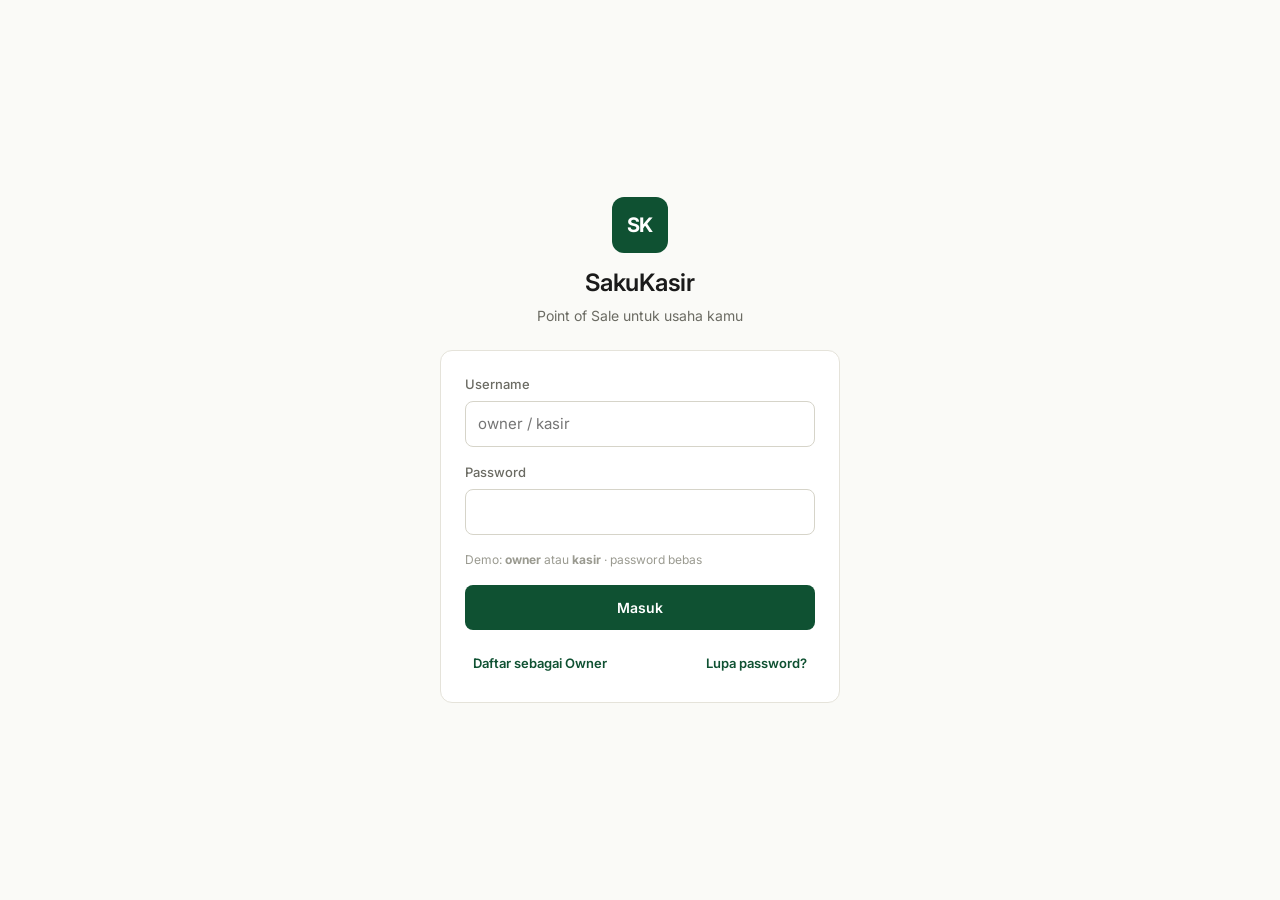
==== commit d2dd7edd: "Add files via upload" ====
--- a/index.html
+++ b/index.html
@@ -12,7 +12,7 @@
 </head>
 <body>
 
-  <!-- ============ LOGIN ============ -->
+  <!-- LOGIN -->
   <section id="view-login" class="view active">
     <div class="login-wrap">
       <div class="login-brand">
@@ -40,7 +40,7 @@
     </div>
   </section>
 
-  <!-- ============ REGISTER (2 tahap) ============ -->
+  <!-- REGISTER -->
   <section id="view-register" class="view">
     <div class="login-wrap">
       <div class="login-brand">
@@ -82,7 +82,7 @@
     </div>
   </section>
 
-  <!-- ============ FORGOT PASSWORD ============ -->
+  <!-- FORGOT -->
   <section id="view-forgot" class="view">
     <div class="login-wrap">
       <div class="login-brand">
@@ -98,7 +98,7 @@
     </div>
   </section>
 
-  <!-- ============ APP SHELL ============ -->
+  <!-- APP -->
   <section id="view-app" class="view">
     <header class="app-header">
       <div class="header-left">
@@ -122,9 +122,6 @@
         <button class="icon-btn" id="theme-btn" title="Ganti tema">
           <svg width="18" height="18" viewBox="0 0 24 24" fill="none" stroke="currentColor" stroke-width="1.75"><path d="M12 3a6 6 0 0 0 9 9 9 9 0 1 1-9-9Z"/></svg>
         </button>
-        <button class="icon-btn" id="logout-btn" title="Keluar">
-          <svg width="18" height="18" viewBox="0 0 24 24" fill="none" stroke="currentColor" stroke-width="1.75"><path d="M9 21H5a2 2 0 0 1-2-2V5a2 2 0 0 1 2-2h4"/><path d="m16 17 5-5-5-5"/><path d="M21 12H9"/></svg>
-        </button>
       </div>
     </header>
 
@@ -138,7 +135,7 @@
     <nav class="bottom-nav" id="bottom-nav"></nav>
   </section>
 
-  <!-- ============ SIDEBAR (Kelola) ============ -->
+  <!-- SIDEBAR -->
   <div id="sidebar-backdrop" class="sidebar-backdrop" hidden></div>
   <aside id="sidebar" class="sidebar" hidden>
     <div class="sidebar-header">
@@ -152,19 +149,26 @@
       </button>
     </div>
     <div class="sidebar-body" id="sidebar-body"></div>
+    <div class="sidebar-footer">
+      <button class="sidebar-logout" id="sidebar-logout">
+        <svg width="18" height="18" viewBox="0 0 24 24" fill="none" stroke="currentColor" stroke-width="2" stroke-linecap="round" stroke-linejoin="round">
+          <path d="M9 21H5a2 2 0 0 1-2-2V5a2 2 0 0 1 2-2h4"/>
+          <path d="m16 17 5-5-5-5"/>
+          <path d="M21 12H9"/>
+        </svg>
+        <span>Keluar</span>
+      </button>
+    </div>
   </aside>
 
-  <!-- ============ SHEET HOST ============ -->
+  <!-- SHEET -->
   <div id="sheet-backdrop" class="sheet-backdrop" hidden></div>
   <div id="sheet" class="sheet" hidden>
     <div class="sheet-handle"></div>
     <div id="sheet-content"></div>
   </div>
 
-  <!-- ============ TOAST HOST ============ -->
   <div id="toast-host" class="toast-host"></div>
-
-  <!-- ============ MODAL HOST ============ -->
   <div id="modal-host"></div>
   <div id="receipt-host"></div>
 
--- a/style.css
+++ b/style.css
@@ -1,6 +1,5 @@
 /* ============================================================
    SakuKasir — style.css
-   Palette: hijau uang (bukan biru SaaS), surface hangat
    ============================================================ */
 
 :root {
@@ -64,7 +63,6 @@
   --shadow-2: 0 4px 16px rgba(0,0,0,0.5);
 }
 
-/* RESET */
 *, *::before, *::after { box-sizing: border-box; }
 html, body { margin: 0; padding: 0; }
 html { -webkit-text-size-adjust: 100%; }
@@ -85,11 +83,9 @@
 p { margin: 0; }
 img { max-width: 100%; display: block; }
 
-/* VIEWS */
 .view { display: none; }
 .view.active { display: block; }
 
-/* LOGIN / REGISTER / FORGOT */
 .login-wrap {
   min-height: 100dvh;
   display: flex;
@@ -124,10 +120,7 @@
 }
 .brand-mark.small:hover { background: var(--primary-hover); }
 .brand-mark.small:active { transform: scale(.95); }
-.brand-mark.small:focus-visible {
-  outline: 2px solid var(--primary);
-  outline-offset: 2px;
-}
+.brand-mark.small:focus-visible { outline: 2px solid var(--primary); outline-offset: 2px; }
 .login-brand h1 { font-size: 24px; }
 .login-brand p { margin: 4px 0 0; }
 .login-card {
@@ -137,46 +130,26 @@
   display: grid;
   gap: 16px;
 }
-.login-links {
-  display: flex;
-  justify-content: space-between;
-  gap: 8px;
-  margin-top: 4px;
-}
-
-.step-dots {
-  display: flex;
-  gap: 6px;
-  justify-content: center;
-  margin-bottom: 20px;
-}
+.login-links { display: flex; justify-content: space-between; gap: 8px; margin-top: 4px; }
+
+.step-dots { display: flex; gap: 6px; justify-content: center; margin-bottom: 20px; }
 .step-dots span {
   width: 8px; height: 8px;
   border-radius: 50%;
   background: var(--border-strong);
   transition: all .2s;
 }
-.step-dots span.active {
-  background: var(--primary);
-  width: 24px;
-  border-radius: 4px;
-}
+.step-dots span.active { background: var(--primary); width: 24px; border-radius: 4px; }
 .step-dots span.done { background: var(--primary-soft); }
 
-/* CARD */
 .card {
   background: var(--card);
   border: 1px solid var(--border);
   border-radius: var(--radius);
 }
 
-/* FORM */
 .field { display: grid; gap: 6px; }
-.field > span {
-  font-size: 13px;
-  font-weight: 500;
-  color: var(--text-muted);
-}
+.field > span { font-size: 13px; font-weight: 500; color: var(--text-muted); }
 .field input,
 .field select,
 .field textarea {
@@ -220,7 +193,6 @@
 .small { font-size: 12px; }
 .center { text-align: center; }
 .hidden { display: none !important; }
-
 .form-error {
   padding: 10px 12px;
   background: var(--alert-soft);
@@ -230,7 +202,6 @@
   font-weight: 500;
 }
 
-/* BUTTON */
 .btn {
   display: inline-flex;
   align-items: center;
@@ -251,19 +222,14 @@
 .btn:disabled { opacity: .45; cursor: not-allowed; }
 .btn-primary { background: var(--primary); color: #fff; }
 .btn-primary:hover:not(:disabled) { background: var(--primary-hover); }
-.btn-ghost {
-  background: transparent;
-  color: var(--text);
-  border-color: var(--border-strong);
-}
+.btn-ghost { background: transparent; color: var(--text); border-color: var(--border-strong); }
 .btn-ghost:hover:not(:disabled) { background: var(--surface-alt); }
 .btn-danger { background: var(--alert); color: #fff; }
 .btn-danger:hover:not(:disabled) { filter: brightness(.95); }
 .btn-block { width: 100%; }
 
 .btn-link {
-  background: none;
-  border: none;
+  background: none; border: none;
   color: var(--primary);
   font-weight: 600;
   padding: 4px 8px;
@@ -273,15 +239,12 @@
 .btn-link:hover { text-decoration: underline; }
 
 .btn.loading {
-  pointer-events: none;
-  opacity: .7;
-  position: relative;
-  color: transparent !important;
+  pointer-events: none; opacity: .7;
+  position: relative; color: transparent !important;
 }
 .btn.loading::after {
   content: '';
-  position: absolute;
-  top: 50%; left: 50%;
+  position: absolute; top: 50%; left: 50%;
   width: 16px; height: 16px;
   margin: -8px 0 0 -8px;
   border: 2px solid rgba(255,255,255,.4);
@@ -317,10 +280,8 @@
   border: 2px solid var(--surface);
 }
 
-/* APP SHELL */
 .app-header {
-  position: sticky;
-  top: 0;
+  position: sticky; top: 0;
   height: var(--header-h);
   padding: 0 12px;
   display: flex;
@@ -330,12 +291,7 @@
   border-bottom: 1px solid var(--border);
   z-index: 20;
 }
-.header-left,
-.header-right {
-  display: flex;
-  align-items: center;
-  gap: 6px;
-}
+.header-left, .header-right { display: flex; align-items: center; gap: 6px; }
 .header-left { gap: 10px; }
 .header-right { gap: 2px; }
 
@@ -354,11 +310,7 @@
   transition: background .15s;
 }
 .outlet-chip:hover { background: var(--border); }
-.outlet-chip span {
-  overflow: hidden;
-  text-overflow: ellipsis;
-  white-space: nowrap;
-}
+.outlet-chip span { overflow: hidden; text-overflow: ellipsis; white-space: nowrap; }
 
 .sync-dot {
   width: 10px; height: 10px;
@@ -393,10 +345,7 @@
   border-bottom: 1px solid var(--border);
   font-weight: 500;
 }
-.offline-banner .btn-link {
-  margin-left: auto;
-  color: var(--warn);
-}
+.offline-banner .btn-link { margin-left: auto; color: var(--warn); }
 
 .app-main {
   padding: 16px;
@@ -406,7 +355,6 @@
   min-height: calc(100dvh - var(--header-h));
 }
 
-/* BOTTOM NAV */
 .bottom-nav {
   position: fixed;
   bottom: 0; left: 0; right: 0;
@@ -424,8 +372,7 @@
   align-items: center;
   justify-content: center;
   gap: 3px;
-  background: none;
-  border: none;
+  background: none; border: none;
   color: var(--text-muted);
   font-size: 11px;
   font-weight: 500;
@@ -437,7 +384,6 @@
 .nav-item.active { color: var(--primary); }
 .nav-item.active svg { stroke-width: 2.25; }
 
-/* PAGE HEADER */
 .page-head {
   display: flex;
   align-items: flex-start;
@@ -447,13 +393,8 @@
   flex-wrap: wrap;
 }
 .page-head h2 { font-size: 20px; }
-.page-head .sub {
-  font-size: 13px;
-  color: var(--text-muted);
-  margin-top: 2px;
-}
-
-/* KPI */
+.page-head .sub { font-size: 13px; color: var(--text-muted); margin-top: 2px; }
+
 .kpi-hero {
   padding: 20px;
   background: var(--card);
@@ -463,8 +404,7 @@
 }
 .kpi-hero .label { font-size: 13px; color: var(--text-muted); }
 .kpi-hero .amount {
-  font-size: 32px;
-  font-weight: 700;
+  font-size: 32px; font-weight: 700;
   font-variant-numeric: tabular-nums;
   letter-spacing: -0.02em;
   margin: 4px 0 6px;
@@ -487,8 +427,7 @@
 }
 .kpi-card .label { font-size: 12px; color: var(--text-muted); }
 .kpi-card .amount {
-  font-size: 18px;
-  font-weight: 700;
+  font-size: 18px; font-weight: 700;
   font-variant-numeric: tabular-nums;
   margin-top: 4px;
   letter-spacing: -0.01em;
@@ -507,13 +446,11 @@
 .kpi-compact > div { background: var(--card); padding: 14px; }
 .kpi-compact .label { font-size: 12px; color: var(--text-muted); }
 .kpi-compact .amount {
-  font-size: 16px;
-  font-weight: 700;
+  font-size: 16px; font-weight: 700;
   font-variant-numeric: tabular-nums;
   margin-top: 4px;
 }
 
-/* CHART */
 .chart-card {
   padding: 16px;
   background: var(--card);
@@ -522,12 +459,7 @@
   margin-bottom: 16px;
 }
 .chart-title { font-size: 13px; color: var(--text-muted); margin-bottom: 12px; }
-.bar-chart {
-  display: flex;
-  align-items: flex-end;
-  gap: 8px;
-  height: 100px;
-}
+.bar-chart { display: flex; align-items: flex-end; gap: 8px; height: 100px; }
 .bar-col {
   flex: 1;
   display: flex;
@@ -557,8 +489,7 @@
 .method-row + .method-row { border-top: 1px solid var(--border); }
 .method-row .method-label { width: 52px; font-weight: 500; flex-shrink: 0; }
 .method-row .method-bar {
-  flex: 1;
-  height: 8px;
+  flex: 1; height: 8px;
   background: var(--surface-alt);
   border-radius: 4px;
   overflow: hidden;
@@ -573,7 +504,6 @@
   font-weight: 600;
 }
 
-/* POS */
 .pos-search {
   display: flex;
   align-items: center;
@@ -585,23 +515,12 @@
   margin-bottom: 10px;
   transition: border-color .15s, box-shadow .15s;
 }
-.pos-search:focus-within {
-  border-color: var(--primary);
-  box-shadow: 0 0 0 3px var(--primary-soft);
-}
-.pos-search input {
-  border: none;
-  background: none;
-  outline: none;
-  flex: 1;
-  font-size: 15px;
-  min-width: 0;
-}
+.pos-search:focus-within { border-color: var(--primary); box-shadow: 0 0 0 3px var(--primary-soft); }
+.pos-search input { border: none; background: none; outline: none; flex: 1; font-size: 15px; min-width: 0; }
 .pos-search svg { color: var(--text-faint); flex-shrink: 0; }
 
 .chip-row {
-  display: flex;
-  gap: 8px;
+  display: flex; gap: 8px;
   overflow-x: auto;
   padding-bottom: 12px;
   margin-bottom: 4px;
@@ -615,19 +534,14 @@
   background: var(--card);
   border: 1px solid var(--border-strong);
   border-radius: 999px;
-  font-size: 13px;
-  font-weight: 500;
+  font-size: 13px; font-weight: 500;
   white-space: nowrap;
   color: var(--text);
   transition: background .15s, color .15s, border-color .15s;
   font-family: inherit;
 }
 .chip:hover { background: var(--surface-alt); }
-.chip.active {
-  background: var(--primary);
-  color: #fff;
-  border-color: var(--primary);
-}
+.chip.active { background: var(--primary); color: #fff; border-color: var(--primary); }
 
 .product-grid {
   display: grid;
@@ -674,10 +588,8 @@
 }
 .product-card .stock-badge {
   position: absolute;
-  top: 8px;
-  right: 8px;
-  font-size: 10px;
-  font-weight: 600;
+  top: 8px; right: 8px;
+  font-size: 10px; font-weight: 600;
   padding: 2px 6px;
   border-radius: 4px;
   text-transform: uppercase;
@@ -690,8 +602,7 @@
 .cart-bar {
   position: fixed;
   bottom: calc(var(--nav-h) + 12px);
-  left: 12px;
-  right: 12px;
+  left: 12px; right: 12px;
   max-width: calc(var(--max-w) - 24px);
   margin: 0 auto;
   padding: 12px 14px;
@@ -712,8 +623,7 @@
 .cart-bar.hidden { display: none; }
 .cart-bar .cart-count { font-size: 12px; opacity: .85; }
 .cart-bar .cart-total {
-  font-size: 17px;
-  font-weight: 700;
+  font-size: 17px; font-weight: 700;
   font-variant-numeric: tabular-nums;
   letter-spacing: -0.01em;
 }
@@ -726,7 +636,6 @@
   font-size: 14px;
 }
 
-/* CART */
 .cart-list { padding: 4px 0 12px; }
 .cart-item {
   display: grid;
@@ -758,8 +667,7 @@
   padding: 2px;
 }
 .qty-ctrl button {
-  width: 34px;
-  height: 34px;
+  width: 34px; height: 34px;
   border: none;
   background: transparent;
   border-radius: 6px;
@@ -792,19 +700,15 @@
   margin-top: 8px;
 }
 
-/* SHEET */
 .sheet-backdrop {
-  position: fixed;
-  inset: 0;
+  position: fixed; inset: 0;
   background: rgba(0,0,0,.4);
   z-index: 40;
   animation: fade .15s ease;
 }
 .sheet {
   position: fixed;
-  bottom: 0;
-  left: 0;
-  right: 0;
+  bottom: 0; left: 0; right: 0;
   max-height: 92dvh;
   background: var(--card);
   border-radius: var(--radius-lg) var(--radius-lg) 0 0;
@@ -816,11 +720,9 @@
 }
 @media (min-width: 640px) {
   .sheet {
-    left: 50%;
-    right: auto;
+    left: 50%; right: auto;
     transform: translateX(-50%);
-    width: 520px;
-    max-width: 520px;
+    width: 520px; max-width: 520px;
     bottom: 24px;
     border-radius: var(--radius-lg);
     padding-bottom: 24px;
@@ -828,8 +730,7 @@
   .sheet-handle { display: none; }
 }
 .sheet-handle {
-  width: 40px;
-  height: 4px;
+  width: 40px; height: 4px;
   background: var(--border-strong);
   border-radius: 4px;
   margin: 4px auto 12px;
@@ -844,15 +745,10 @@
     to { opacity: 1; transform: translateX(-50%) translateY(0); }
   }
 }
-@keyframes fade {
-  from { opacity: 0; }
-  to { opacity: 1; }
-}
-
-/* MODAL */
+@keyframes fade { from { opacity: 0; } to { opacity: 1; } }
+
 .modal-backdrop {
-  position: fixed;
-  inset: 0;
+  position: fixed; inset: 0;
   background: rgba(0,0,0,.5);
   z-index: 80;
   display: flex;
@@ -876,20 +772,9 @@
   to { transform: scale(1); opacity: 1; }
 }
 .modal h3 { font-size: 17px; margin-bottom: 8px; }
-.modal p {
-  color: var(--text-muted);
-  margin: 0 0 20px;
-  font-size: 14px;
-  line-height: 1.55;
-}
-.modal-actions {
-  display: flex;
-  gap: 10px;
-  justify-content: flex-end;
-  margin-top: 16px;
-}
-
-/* TOAST */
+.modal p { color: var(--text-muted); margin: 0 0 20px; font-size: 14px; line-height: 1.55; }
+.modal-actions { display: flex; gap: 10px; justify-content: flex-end; margin-top: 16px; }
+
 .toast-host {
   position: fixed;
   top: calc(var(--header-h) + 12px);
@@ -922,7 +807,6 @@
   to { transform: translateY(0); opacity: 1; }
 }
 
-/* TRANSACTION LIST */
 .tx-list { display: grid; gap: 8px; }
 .tx-item {
   padding: 12px 14px;
@@ -977,7 +861,6 @@
 .sync-badge.pending { background: var(--warn-soft); color: var(--warn); }
 .sync-badge.error { background: var(--alert-soft); color: var(--alert); }
 
-/* EMPTY */
 .empty {
   padding: 48px 24px;
   text-align: center;
@@ -996,7 +879,6 @@
 }
 .empty .btn { margin-top: 8px; }
 
-/* SHIFT */
 .shift-card {
   padding: 20px;
   background: var(--card);
@@ -1017,8 +899,7 @@
 }
 .shift-status::before {
   content: '';
-  width: 8px;
-  height: 8px;
+  width: 8px; height: 8px;
   background: currentColor;
   border-radius: 50%;
   animation: pulse 1.6s infinite;
@@ -1042,7 +923,6 @@
 .shift-row .val { font-weight: 600; text-align: right; }
 .shift-row.expected .val { color: var(--primary); font-size: 15px; }
 
-/* SECTION TITLE */
 .section-title {
   font-size: 12px;
   font-weight: 600;
@@ -1053,7 +933,6 @@
 }
 .section-title:first-child { margin-top: 0; }
 
-/* SUCCESS SCREEN */
 .success-screen {
   min-height: 70dvh;
   display: flex;
@@ -1065,8 +944,7 @@
   gap: 8px;
 }
 .success-icon {
-  width: 72px;
-  height: 72px;
+  width: 72px; height: 72px;
   border-radius: 50%;
   background: var(--cash-soft);
   color: var(--cash);
@@ -1097,7 +975,6 @@
   margin-top: 16px;
 }
 
-/* PILLS */
 .pill {
   display: inline-flex;
   align-items: center;
@@ -1132,7 +1009,6 @@
   letter-spacing: .04em;
 }
 
-/* FORM PAGE */
 .form-page { display: grid; gap: 14px; }
 .form-section {
   padding: 16px;
@@ -1149,16 +1025,9 @@
   grid-template-columns: 1fr 1fr;
   gap: 10px;
 }
-.form-actions {
-  display: flex;
-  gap: 10px;
-  margin-top: 8px;
-}
+.form-actions { display: flex; gap: 10px; margin-top: 8px; }
 .form-actions .btn { flex: 1; }
-
-@media (max-width: 420px) {
-  .form-row { grid-template-columns: 1fr; }
-}
+@media (max-width: 420px) { .form-row { grid-template-columns: 1fr; } }
 
 .switch-row {
   display: flex;
@@ -1169,8 +1038,7 @@
 }
 .switch {
   position: relative;
-  width: 44px;
-  height: 26px;
+  width: 44px; height: 26px;
   background: var(--border-strong);
   border-radius: 999px;
   border: none;
@@ -1181,10 +1049,8 @@
 .switch::after {
   content: '';
   position: absolute;
-  top: 3px;
-  left: 3px;
-  width: 20px;
-  height: 20px;
+  top: 3px; left: 3px;
+  width: 20px; height: 20px;
   background: #fff;
   border-radius: 50%;
   transition: transform .2s;
@@ -1193,7 +1059,6 @@
 .switch.on { background: var(--primary); }
 .switch.on::after { transform: translateX(18px); }
 
-/* LIST ROW */
 .list-row {
   display: grid;
   grid-template-columns: 1fr auto;
@@ -1231,13 +1096,11 @@
 .list-row .row-actions { display: flex; gap: 6px; }
 .amount-expense { color: var(--alert); }
 
-/* FAB */
 .fab {
   position: fixed;
   bottom: calc(var(--nav-h) + 20px);
   right: 20px;
-  width: 56px;
-  height: 56px;
+  width: 56px; height: 56px;
   border-radius: 50%;
   background: var(--primary);
   color: #fff;
@@ -1256,7 +1119,6 @@
 .fab:hover { background: var(--primary-hover); }
 .fab:active { transform: scale(.95); }
 
-/* RECEIPT */
 .receipt {
   background: #fff;
   color: #000;
@@ -1272,12 +1134,8 @@
   overflow-x: auto;
   border: 1px solid #e0e0e0;
 }
-[data-theme="dark"] .receipt {
-  background: #f5f5f5;
-  border-color: #ccc;
-}
-
-/* FILTER BAR */
+[data-theme="dark"] .receipt { background: #f5f5f5; border-color: #ccc; }
+
 .filter-bar {
   display: flex;
   gap: 8px;
@@ -1288,7 +1146,6 @@
 }
 .filter-bar::-webkit-scrollbar { display: none; }
 
-/* TABS */
 .tabs {
   display: flex;
   gap: 2px;
@@ -1321,34 +1178,6 @@
   box-shadow: var(--shadow-1);
 }
 
-/* SETTINGS GROUP */
-.settings-group { margin-bottom: 20px; }
-.settings-item {
-  display: flex;
-  align-items: center;
-  gap: 12px;
-  padding: 14px;
-  background: var(--card);
-  border: 1px solid var(--border);
-  border-bottom: none;
-  text-align: left;
-  width: 100%;
-  font-family: inherit;
-  color: var(--text);
-  transition: background .15s;
-}
-.settings-item:first-child { border-radius: var(--radius) var(--radius) 0 0; }
-.settings-item:last-child {
-  border-bottom: 1px solid var(--border);
-  border-radius: 0 0 var(--radius) var(--radius);
-}
-.settings-group > .settings-item:only-child {
-  border-radius: var(--radius);
-  border-bottom: 1px solid var(--border);
-}
-.settings-item:hover { background: var(--surface-alt); }
-
-/* WATERFALL */
 .waterfall {
   display: grid;
   gap: 0;
@@ -1361,37 +1190,19 @@
 .waterfall .shift-row:last-child { padding-bottom: 16px; }
 .waterfall .shift-row:first-child { padding-top: 16px; }
 
-/* SCROLLBAR */
-* {
-  scrollbar-width: thin;
-  scrollbar-color: var(--border-strong) transparent;
-}
+* { scrollbar-width: thin; scrollbar-color: var(--border-strong) transparent; }
 ::-webkit-scrollbar { width: 8px; height: 8px; }
 ::-webkit-scrollbar-track { background: transparent; }
-::-webkit-scrollbar-thumb {
-  background: var(--border-strong);
-  border-radius: 4px;
-}
+::-webkit-scrollbar-thumb { background: var(--border-strong); border-radius: 4px; }
 ::-webkit-scrollbar-thumb:hover { background: var(--text-faint); }
 
-/* FOCUS */
-*:focus-visible {
-  outline: 2px solid var(--primary);
-  outline-offset: 2px;
-  border-radius: 4px;
-}
+*:focus-visible { outline: 2px solid var(--primary); outline-offset: 2px; border-radius: 4px; }
 button:focus-visible,
-a:focus-visible {
-  outline: 2px solid var(--primary);
-  outline-offset: 2px;
-}
+a:focus-visible { outline: 2px solid var(--primary); outline-offset: 2px; }
 input:focus-visible,
 select:focus-visible,
-textarea:focus-visible {
-  outline: none;
-}
-
-/* REDUCED MOTION */
+textarea:focus-visible { outline: none; }
+
 @media (prefers-reduced-motion: reduce) {
   *, *::before, *::after {
     animation-duration: 0.01ms !important;
@@ -1401,10 +1212,11 @@
   }
 }
 
-/* SIDEBAR */
+/* ============ SIDEBAR ============ */
+body.sidebar-open { overflow: hidden; }
+
 .sidebar-backdrop {
-  position: fixed;
-  inset: 0;
+  position: fixed; inset: 0;
   background: rgba(0,0,0,.4);
   z-index: 70;
   animation: fade .15s ease;
@@ -1434,20 +1246,92 @@
   border-bottom: 1px solid var(--border);
   flex-shrink: 0;
 }
+.sidebar-header .brand-mark.small {
+  cursor: default;
+  pointer-events: none;
+}
 .sidebar-body {
   flex: 1;
   overflow-y: auto;
-  padding-bottom: 24px;
-}
-.sidebar-group-title {
+  padding-bottom: 8px;
+}
+.sidebar-footer {
+  flex-shrink: 0;
+  padding: 12px 16px;
+  padding-bottom: calc(12px + env(safe-area-inset-bottom));
+  border-top: 1px solid var(--border);
+  background: var(--card);
+}
+
+/* Tombol logout di sidebar */
+.sidebar-logout {
+  display: flex;
+  align-items: center;
+  gap: 10px;
+  width: 100%;
+  padding: 12px 16px;
+  background: var(--alert-soft);
+  color: var(--alert);
+  border: 1px solid var(--alert-soft);
+  border-radius: var(--radius-sm);
+  font-family: inherit;
+  font-size: 14px;
+  font-weight: 600;
+  min-height: 44px;
+  cursor: pointer;
+  transition: background .15s, color .15s, border-color .15s;
+}
+.sidebar-logout:hover {
+  background: var(--alert);
+  color: #fff;
+  border-color: var(--alert);
+}
+.sidebar-logout:active { transform: scale(.98); }
+.sidebar-logout svg { flex-shrink: 0; }
+
+/* Accordion grup menu */
+.sidebar-accordion {
+  border-bottom: 1px solid var(--border);
+}
+.sidebar-accordion:last-child { border-bottom: none; }
+
+.sidebar-accordion-header {
+  display: flex;
+  align-items: center;
+  justify-content: space-between;
+  gap: 8px;
+  width: 100%;
+  padding: 12px 20px;
+  background: none;
+  border: none;
+  font-family: inherit;
   font-size: 11px;
   font-weight: 600;
   color: var(--text-muted);
   text-transform: uppercase;
   letter-spacing: .06em;
-  padding: 18px 20px 8px;
-}
-.sidebar-group-title:first-child { padding-top: 12px; }
+  cursor: pointer;
+  min-height: 40px;
+  transition: color .15s;
+}
+.sidebar-accordion-header:hover { color: var(--text); }
+.sidebar-accordion-header svg {
+  flex-shrink: 0;
+  transition: transform .2s ease;
+  color: var(--text-faint);
+}
+.sidebar-accordion.open .sidebar-accordion-header svg {
+  transform: rotate(180deg);
+}
+.sidebar-accordion-body {
+  max-height: 0;
+  overflow: hidden;
+  transition: max-height .25s ease;
+}
+.sidebar-accordion.open .sidebar-accordion-body {
+  max-height: 600px;
+}
+
 .sidebar-item {
   display: flex;
   align-items: center;
@@ -1497,51 +1381,23 @@
 
 @media (min-width: 900px) { .sidebar { width: 320px; } }
 
-/* RESPONSIVE */
 @media (min-width: 900px) {
-  .app-main {
-    padding: 24px;
-    padding-bottom: 24px;
-  }
+  .app-main { padding: 24px; padding-bottom: 24px; }
   .bottom-nav { display: none; }
   .kpi-grid { grid-template-columns: repeat(4, 1fr); }
-  .cart-bar {
-    left: 24px;
-    right: 24px;
-    bottom: 24px;
-  }
-  .fab {
-    bottom: 24px;
-    right: 24px;
-  }
-}
-
+  .cart-bar { left: 24px; right: 24px; bottom: 24px; }
+  .fab { bottom: 24px; right: 24px; }
+}
 @media (min-width: 640px) and (max-width: 899px) {
   .kpi-grid { grid-template-columns: repeat(3, 1fr); }
 }
 
-/* PRINT */
 @media print {
-  .app-header,
-  .bottom-nav,
-  .offline-banner,
-  .toast-host,
-  .sheet-backdrop,
-  .sheet,
-  .modal-backdrop,
-  .fab,
-  .cart-bar,
-  .sidebar,
-  .sidebar-backdrop {
-    display: none !important;
-  }
-  body {
-    background: #fff;
-    color: #000;
-  }
-  .receipt {
-    border: none;
-    box-shadow: none;
-    max-width: none;
-  }
-}+  .app-header, .bottom-nav, .offline-banner, .toast-host,
+  .sheet-backdrop, .sheet, .modal-backdrop, .fab, .cart-bar,
+  .sidebar, .sidebar-backdrop { display: none !important; }
+  body { background: #fff; color: #000; }
+  .receipt { border: none; box-shadow: none; max-width: none; }
+}
+
+[hidden] { display: none !important; }
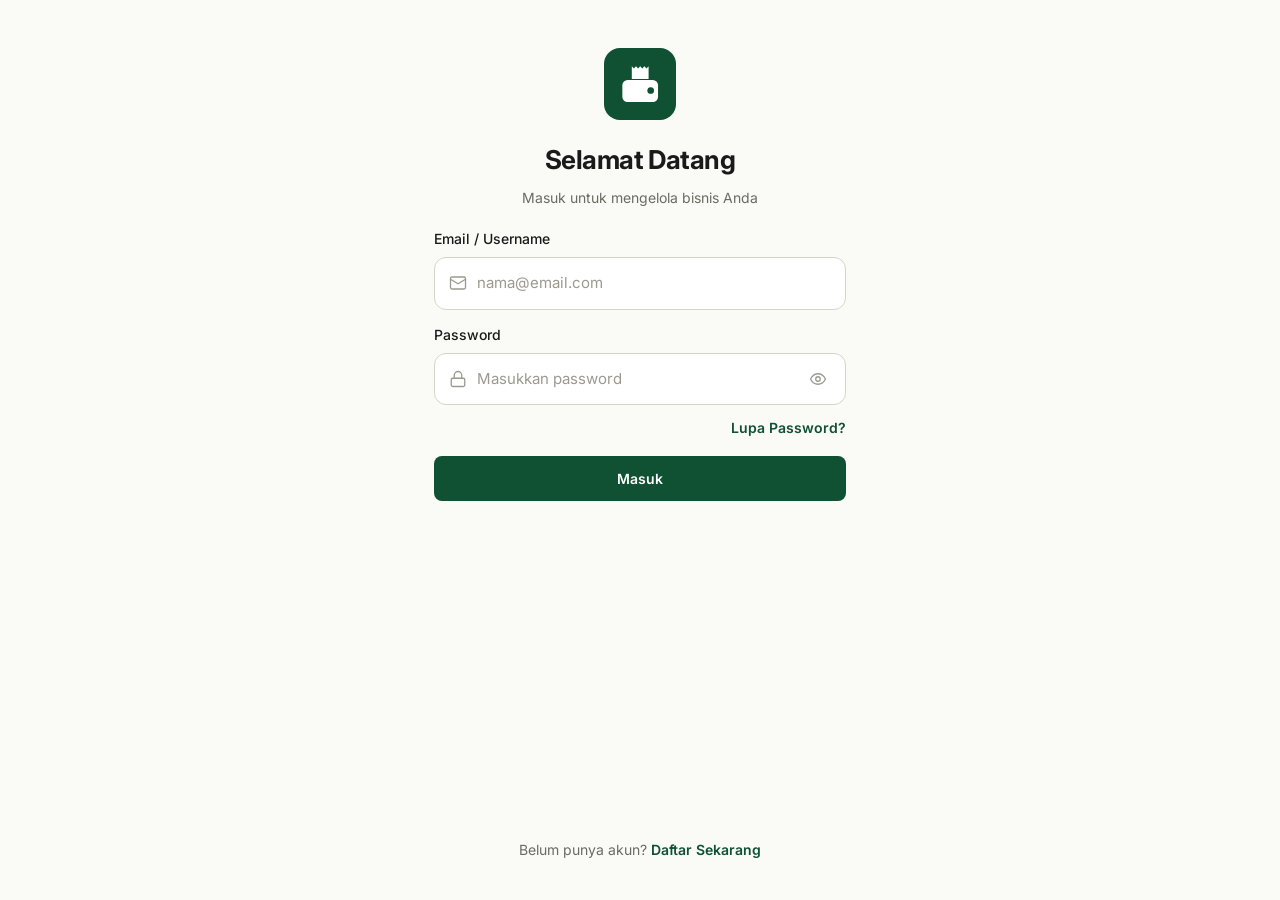
==== commit dc2d3511: "Add files via upload" ====
--- a/index.html
+++ b/index.html
@@ -14,55 +14,178 @@
 
   <!-- LOGIN -->
   <section id="view-login" class="view active">
-    <div class="login-wrap">
-      <div class="login-brand">
-        <div class="brand-mark">SK</div>
-        <h1>SakuKasir</h1>
-        <p class="muted">Point of Sale untuk usaha kamu</p>
-      </div>
-      <form id="login-form" class="card login-card">
-        <label class="field">
-          <span>Username</span>
-          <input type="text" id="login-user" autocomplete="username" placeholder="owner / kasir" required />
-        </label>
-        <label class="field">
+    <div class="auth-wrap">
+      <div class="auth-brand">
+        <div class="brand-mark" aria-hidden="true">
+          <svg viewBox="0 0 24 24" fill="none" xmlns="http://www.w3.org/2000/svg">
+            <path d="M8 3.5l1 1 1-1 1 1 1-1 1 1 1-1 1 1 1-1v6H8v-6z" fill="#fff"/>
+            <rect x="3.5" y="10" width="17" height="10.5" rx="2.5" fill="#fff"/>
+            <circle cx="17" cy="15" r="1.6" fill="var(--primary)"/>
+          </svg>
+        </div>
+        <h1>Selamat Datang</h1>
+        <p class="muted">Masuk untuk mengelola bisnis Anda</p>
+      </div>
+
+      <form id="login-form" class="auth-form">
+        <label class="field-icon">
+          <span>Email / Username</span>
+          <div class="input-wrap">
+            <svg width="18" height="18" viewBox="0 0 24 24" fill="none" stroke="currentColor" stroke-width="1.75" stroke-linecap="round" stroke-linejoin="round"><rect x="2" y="4" width="20" height="16" rx="2"/><path d="m22 7-10 6L2 7"/></svg>
+            <input type="text" id="login-user" autocomplete="username" placeholder="nama@email.com" required />
+          </div>
+        </label>
+
+        <label class="field-icon">
           <span>Password</span>
-          <input type="password" id="login-pass" autocomplete="current-password" required />
-        </label>
-        <p class="hint">Demo: <b>owner</b> atau <b>kasir</b> · password bebas</p>
+          <div class="input-wrap">
+            <svg width="18" height="18" viewBox="0 0 24 24" fill="none" stroke="currentColor" stroke-width="1.75" stroke-linecap="round" stroke-linejoin="round"><rect x="3" y="11" width="18" height="11" rx="2"/><path d="M7 11V7a5 5 0 0 1 10 0v4"/></svg>
+            <input type="password" id="login-pass" autocomplete="current-password" placeholder="Masukkan password" required />
+            <button type="button" class="eye-btn" data-eye="login-pass" aria-label="Tampilkan password">
+              <svg width="18" height="18" viewBox="0 0 24 24" fill="none" stroke="currentColor" stroke-width="1.75" stroke-linecap="round" stroke-linejoin="round"><path d="M2 12s3.5-7 10-7 10 7 10 7-3.5 7-10 7S2 12 2 12z"/><circle cx="12" cy="12" r="3"/></svg>
+            </button>
+          </div>
+        </label>
+
+        <div class="auth-row-end">
+          <button type="button" class="btn-link" id="show-forgot">Lupa Password?</button>
+        </div>
+
         <div id="login-error" class="form-error" hidden></div>
-        <button type="submit" class="btn btn-primary btn-block">Masuk</button>
-        <div class="login-links">
-          <button type="button" class="btn-link" id="show-register">Daftar sebagai Owner</button>
-          <button type="button" class="btn-link" id="show-forgot">Lupa password?</button>
-        </div>
-      </form>
+
+        <button type="submit" class="btn btn-primary btn-block btn-lg">Masuk</button>
+      </form>
+
+      <p class="auth-footer">
+        Belum punya akun? <button type="button" class="btn-link-inline" id="show-register">Daftar Sekarang</button>
+      </p>
     </div>
   </section>
 
   <!-- REGISTER -->
   <section id="view-register" class="view">
-    <div class="login-wrap">
-      <div class="login-brand">
-        <div class="brand-mark">SK</div>
-        <h1>Daftar Owner</h1>
-        <p class="muted" id="register-step-label">Tahap 1 dari 2</p>
-      </div>
-      <form id="register-form" class="card login-card">
-        <div id="register-step-1">
-          <div class="step-dots"><span class="active"></span><span></span></div>
-          <label class="field"><span>Username</span><input type="text" id="reg-username" required /></label>
-          <label class="field"><span>Email</span><input type="email" id="reg-email" required /></label>
-          <label class="field"><span>Password</span><input type="password" id="reg-password" minlength="6" required /></label>
-          <label class="field"><span>Nama tampilan</span><input type="text" id="reg-displayname" required /></label>
-          <button type="submit" class="btn btn-primary btn-block">Lanjut</button>
-        </div>
-        <div id="register-step-2" hidden>
-          <div class="step-dots"><span class="done"></span><span class="active"></span></div>
-          <label class="field"><span>Nama bisnis</span><input type="text" id="reg-bizname" required /></label>
-          <label class="field"><span>Tipe bisnis</span>
-            <select id="reg-biztype" required>
-              <option value="">Pilih tipe</option>
+    <div class="auth-wrap">
+      <button class="back-btn" id="reg-cancel" aria-label="Kembali">
+        <svg width="20" height="20" viewBox="0 0 24 24" fill="none" stroke="currentColor" stroke-width="2" stroke-linecap="round" stroke-linejoin="round"><path d="M19 12H5"/><path d="m12 19-7-7 7-7"/></svg>
+      </button>
+
+      <div class="auth-brand">
+        <div class="brand-mark" aria-hidden="true">
+          <svg viewBox="0 0 24 24" fill="none" xmlns="http://www.w3.org/2000/svg">
+            <path d="M8 3.5l1 1 1-1 1 1 1-1 1 1 1-1 1 1 1-1v6H8v-6z" fill="#fff"/>
+            <rect x="3.5" y="10" width="17" height="10.5" rx="2.5" fill="#fff"/>
+            <circle cx="17" cy="15" r="1.6" fill="var(--primary)"/>
+          </svg>
+        </div>
+        <h1>Buat Akun SakuKasir</h1>
+        <p class="muted">Daftarkan bisnis Anda untuk menyimpan data di cloud dan tetap bisa digunakan secara offline.</p>
+      </div>
+
+      <form id="register-form" class="auth-form">
+        <label class="field-icon">
+          <span>Nama Lengkap / Bisnis *</span>
+          <div class="input-wrap">
+            <svg width="18" height="18" viewBox="0 0 24 24" fill="none" stroke="currentColor" stroke-width="1.75" stroke-linecap="round" stroke-linejoin="round"><circle cx="12" cy="8" r="4"/><path d="M4 21v-2a4 4 0 0 1 4-4h8a4 4 0 0 1 4 4v2"/></svg>
+            <input type="text" id="reg-displayname" placeholder="Nama Anda atau Bisnis" required />
+          </div>
+        </label>
+
+        <label class="field-icon">
+          <span>Email *</span>
+          <div class="input-wrap">
+            <svg width="18" height="18" viewBox="0 0 24 24" fill="none" stroke="currentColor" stroke-width="1.75" stroke-linecap="round" stroke-linejoin="round"><rect x="2" y="4" width="20" height="16" rx="2"/><path d="m22 7-10 6L2 7"/></svg>
+            <input type="email" id="reg-email" placeholder="contoh@email.com" required />
+          </div>
+        </label>
+
+        <label class="field-icon">
+          <span>Password *</span>
+          <div class="input-wrap">
+            <svg width="18" height="18" viewBox="0 0 24 24" fill="none" stroke="currentColor" stroke-width="1.75" stroke-linecap="round" stroke-linejoin="round"><rect x="3" y="11" width="18" height="11" rx="2"/><path d="M7 11V7a5 5 0 0 1 10 0v4"/></svg>
+            <input type="password" id="reg-password" minlength="6" placeholder="Minimal 6 karakter" required />
+            <button type="button" class="eye-btn" data-eye="reg-password" aria-label="Tampilkan password">
+              <svg width="18" height="18" viewBox="0 0 24 24" fill="none" stroke="currentColor" stroke-width="1.75" stroke-linecap="round" stroke-linejoin="round"><path d="M2 12s3.5-7 10-7 10 7 10 7-3.5 7-10 7S2 12 2 12z"/><circle cx="12" cy="12" r="3"/></svg>
+            </button>
+          </div>
+        </label>
+
+        <label class="field-icon">
+          <span>Konfirmasi Password *</span>
+          <div class="input-wrap">
+            <svg width="18" height="18" viewBox="0 0 24 24" fill="none" stroke="currentColor" stroke-width="1.75" stroke-linecap="round" stroke-linejoin="round"><rect x="3" y="11" width="18" height="11" rx="2"/><path d="M7 11V7a5 5 0 0 1 10 0v4"/></svg>
+            <input type="password" id="reg-password2" placeholder="Ulangi password" required />
+            <button type="button" class="eye-btn" data-eye="reg-password2" aria-label="Tampilkan password">
+              <svg width="18" height="18" viewBox="0 0 24 24" fill="none" stroke="currentColor" stroke-width="1.75" stroke-linecap="round" stroke-linejoin="round"><path d="M2 12s3.5-7 10-7 10 7 10 7-3.5 7-10 7S2 12 2 12z"/><circle cx="12" cy="12" r="3"/></svg>
+            </button>
+          </div>
+        </label>
+
+        <label class="field-icon">
+          <span>WhatsApp (Opsional)</span>
+          <div class="input-wrap">
+            <svg width="18" height="18" viewBox="0 0 24 24" fill="none" stroke="#25D366" stroke-width="1.75" stroke-linecap="round" stroke-linejoin="round"><path d="M21 11.5a8.38 8.38 0 0 1-.9 3.8 8.5 8.5 0 0 1-7.6 4.7 8.38 8.38 0 0 1-3.8-.9L3 21l1.9-5.7a8.38 8.38 0 0 1-.9-3.8 8.5 8.5 0 0 1 4.7-7.6 8.38 8.38 0 0 1 3.8-.9h.5a8.48 8.48 0 0 1 8 8v.5z"/></svg>
+            <input type="tel" id="reg-whatsapp" placeholder="08123456789" />
+          </div>
+        </label>
+
+        <div id="register-error" class="form-error" hidden></div>
+
+        <button type="submit" class="btn btn-primary btn-block btn-lg">Daftar</button>
+      </form>
+
+      <p class="auth-footer">
+        Sudah punya akun? <button type="button" class="btn-link-inline" id="show-login">Masuk disini</button>
+      </p>
+    </div>
+  </section>
+
+  <!-- SETUP BISNIS -->
+  <section id="view-setup" class="view">
+    <div class="auth-wrap">
+      <button class="back-btn" id="setup-back" aria-label="Kembali">
+        <svg width="20" height="20" viewBox="0 0 24 24" fill="none" stroke="currentColor" stroke-width="2" stroke-linecap="round" stroke-linejoin="round"><path d="M19 12H5"/><path d="m12 19-7-7 7-7"/></svg>
+      </button>
+
+      <div class="auth-head-left">
+        <h1>Setup Bisnis</h1>
+        <p class="muted">Lengkapi informasi bisnis Anda</p>
+      </div>
+
+      <form id="setup-form" class="auth-form">
+        <label class="field-icon">
+          <span>Nama Bisnis *</span>
+          <div class="input-wrap">
+            <input type="text" id="setup-name" placeholder="Nama bisnis" required />
+          </div>
+        </label>
+
+        <label class="field-icon">
+          <span>Alamat Bisnis *</span>
+          <div class="input-wrap">
+            <input type="text" id="setup-address" placeholder="Alamat lengkap" required />
+          </div>
+        </label>
+
+        <label class="field-icon">
+          <span>No Telepon Bisnis *</span>
+          <div class="input-wrap">
+            <input type="tel" id="setup-phone" placeholder="Nomor telepon" required />
+          </div>
+        </label>
+
+        <label class="field-icon">
+          <span>Email Bisnis</span>
+          <div class="input-wrap">
+            <input type="email" id="setup-email" readonly />
+          </div>
+        </label>
+
+        <label class="field-icon">
+          <span>Jenis Bisnis *</span>
+          <div class="input-wrap select-wrap">
+            <svg width="18" height="18" viewBox="0 0 24 24" fill="none" stroke="currentColor" stroke-width="1.75" stroke-linecap="round" stroke-linejoin="round"><rect x="3" y="3" width="18" height="18" rx="2"/><path d="M9 3v18"/><path d="M14 8h4"/><path d="M14 12h4"/><path d="M14 16h4"/></svg>
+            <select id="setup-type" required>
+              <option value="">Pilih jenis bisnis</option>
               <option>Kafe / Coffee Shop</option>
               <option>Restoran</option>
               <option>Warung / Kelontong</option>
@@ -70,39 +193,52 @@
               <option>Jasa</option>
               <option>Lainnya</option>
             </select>
-          </label>
-          <label class="field"><span>Nomor kontak (opsional)</span><input type="tel" id="reg-phone" /></label>
-          <div style="display:flex;gap:8px">
-            <button type="button" class="btn btn-ghost" id="reg-back">Kembali</button>
-            <button type="submit" class="btn btn-primary" style="flex:1">Daftar</button>
-          </div>
-        </div>
-      </form>
-      <button type="button" class="btn-link" id="reg-cancel">Kembali ke login</button>
+          </div>
+        </label>
+
+        <button type="submit" class="btn btn-primary btn-block btn-lg">Selesai Setup</button>
+      </form>
     </div>
   </section>
 
   <!-- FORGOT -->
   <section id="view-forgot" class="view">
-    <div class="login-wrap">
-      <div class="login-brand">
-        <div class="brand-mark">SK</div>
-        <h1>Lupa password</h1>
-        <p class="muted">Link reset akan dikirim ke email kamu</p>
-      </div>
-      <form id="forgot-form" class="card login-card">
-        <label class="field"><span>Email terdaftar</span><input type="email" id="forgot-email" required /></label>
-        <button type="submit" class="btn btn-primary btn-block">Kirim link reset</button>
-      </form>
-      <button type="button" class="btn-link" id="forgot-cancel">Kembali ke login</button>
+    <div class="auth-wrap">
+      <button class="back-btn" id="forgot-cancel" aria-label="Kembali">
+        <svg width="20" height="20" viewBox="0 0 24 24" fill="none" stroke="currentColor" stroke-width="2" stroke-linecap="round" stroke-linejoin="round"><path d="M19 12H5"/><path d="m12 19-7-7 7-7"/></svg>
+      </button>
+
+      <div class="auth-head-left">
+        <h1>Lupa Password?</h1>
+        <p class="muted">Masukkan email yang terdaftar. Kami akan mengirimkan token untuk mereset password Anda.</p>
+      </div>
+
+      <form id="forgot-form" class="auth-form">
+        <label class="field-icon">
+          <span>Email</span>
+          <div class="input-wrap">
+            <svg width="18" height="18" viewBox="0 0 24 24" fill="none" stroke="currentColor" stroke-width="1.75" stroke-linecap="round" stroke-linejoin="round"><rect x="2" y="4" width="20" height="16" rx="2"/><path d="m22 7-10 6L2 7"/></svg>
+            <input type="email" id="forgot-email" placeholder="nama@email.com" required />
+          </div>
+        </label>
+
+        <button type="submit" class="btn btn-primary btn-block btn-lg">Kirim Instruksi</button>
+      </form>
     </div>
   </section>
 
   <!-- APP -->
   <section id="view-app" class="view">
-    <header class="app-header">
+  <aside class="tablet-sidebar" id="tablet-sidebar" aria-hidden="true"></aside>
+      <header class="app-header">
       <div class="header-left">
-        <div class="brand-mark small" id="brand-mark" role="button" tabindex="0" title="Buka menu kelola">SK</div>
+        <div class="brand-mark small" aria-hidden="true">
+          <svg viewBox="0 0 24 24" fill="none" xmlns="http://www.w3.org/2000/svg">
+            <path d="M8 3.5l1 1 1-1 1 1 1-1 1 1 1-1 1 1 1-1v6H8v-6z" fill="#fff"/>
+            <rect x="3.5" y="10" width="17" height="10.5" rx="2.5" fill="#fff"/>
+            <circle cx="17" cy="15" r="1.6" fill="var(--primary)"/>
+          </svg>
+        </div>
         <button class="outlet-chip" id="outlet-chip">
           <span id="outlet-name">Toko Berkah</span>
           <svg width="14" height="14" viewBox="0 0 24 24" fill="none" stroke="currentColor" stroke-width="2"><path d="m6 9 6 6 6-6"/></svg>
@@ -119,8 +255,12 @@
           <svg width="18" height="18" viewBox="0 0 24 24" fill="none" stroke="currentColor" stroke-width="1.75"><path d="M6 8a6 6 0 0 1 12 0c0 7 3 9 3 9H3s3-2 3-9"/><path d="M10.3 21a1.94 1.94 0 0 0 3.4 0"/></svg>
           <span class="badge-dot" id="notif-dot"></span>
         </button>
-        <button class="icon-btn" id="theme-btn" title="Ganti tema">
-          <svg width="18" height="18" viewBox="0 0 24 24" fill="none" stroke="currentColor" stroke-width="1.75"><path d="M12 3a6 6 0 0 0 9 9 9 9 0 1 1-9-9Z"/></svg>
+        <button class="icon-btn" id="manage-btn" title="Kelola">
+          <svg width="18" height="18" viewBox="0 0 24 24" fill="none" stroke="currentColor" stroke-width="1.75" stroke-linecap="round" stroke-linejoin="round">
+            <path d="M4 3.5h16"/>
+            <path d="M4 12h16"/>
+            <path d="M4 20.5h11"/>
+          </svg>
         </button>
       </div>
     </header>
@@ -135,33 +275,6 @@
     <nav class="bottom-nav" id="bottom-nav"></nav>
   </section>
 
-  <!-- SIDEBAR -->
-  <div id="sidebar-backdrop" class="sidebar-backdrop" hidden></div>
-  <aside id="sidebar" class="sidebar" hidden>
-    <div class="sidebar-header">
-      <div class="brand-mark small" style="cursor:default">SK</div>
-      <div style="flex:1;min-width:0">
-        <div style="font-weight:600;font-size:15px">Kelola</div>
-        <div class="muted small">Menu owner</div>
-      </div>
-      <button class="icon-btn" id="sidebar-close" title="Tutup">
-        <svg width="18" height="18" viewBox="0 0 24 24" fill="none" stroke="currentColor" stroke-width="2"><path d="M18 6 6 18M6 6l12 12"/></svg>
-      </button>
-    </div>
-    <div class="sidebar-body" id="sidebar-body"></div>
-    <div class="sidebar-footer">
-      <button class="sidebar-logout" id="sidebar-logout">
-        <svg width="18" height="18" viewBox="0 0 24 24" fill="none" stroke="currentColor" stroke-width="2" stroke-linecap="round" stroke-linejoin="round">
-          <path d="M9 21H5a2 2 0 0 1-2-2V5a2 2 0 0 1 2-2h4"/>
-          <path d="m16 17 5-5-5-5"/>
-          <path d="M21 12H9"/>
-        </svg>
-        <span>Keluar</span>
-      </button>
-    </div>
-  </aside>
-
-  <!-- SHEET -->
   <div id="sheet-backdrop" class="sheet-backdrop" hidden></div>
   <div id="sheet" class="sheet" hidden>
     <div class="sheet-handle"></div>
--- a/style.css
+++ b/style.css
@@ -1,66 +1,28 @@
-/* ============================================================
-   SakuKasir — style.css
-   ============================================================ */
-
+/* TOKENS */
 :root {
-  --primary: #0F5132;
-  --primary-hover: #0A3D26;
-  --primary-soft: #E7F0EA;
-  --cash: #16A34A;
-  --cash-soft: #DCFCE7;
-  --qris: #7C3AED;
-  --qris-soft: #EDE9FE;
-  --alert: #DC2626;
-  --alert-soft: #FEE2E2;
-  --warn: #D97706;
-  --warn-soft: #FEF3C7;
-
-  --surface: #FAFAF7;
-  --surface-alt: #F1F0EA;
-  --card: #FFFFFF;
-  --border: #E5E3DA;
-  --border-strong: #D6D4C9;
-
-  --text: #1A1A1A;
-  --text-muted: #6B6B63;
-  --text-faint: #9A9A90;
-
-  --radius-sm: 8px;
-  --radius: 12px;
-  --radius-lg: 16px;
+  --primary: #0F5132; --primary-hover: #0A3D26; --primary-soft: #E7F0EA;
+  --cash: #16A34A; --cash-soft: #DCFCE7;
+  --qris: #7C3AED; --qris-soft: #EDE9FE;
+  --alert: #DC2626; --alert-soft: #FEE2E2;
+  --warn: #D97706; --warn-soft: #FEF3C7;
+  --surface: #FAFAF7; --surface-alt: #F1F0EA; --card: #FFFFFF;
+  --border: #E5E3DA; --border-strong: #D6D4C9;
+  --text: #1A1A1A; --text-muted: #6B6B63; --text-faint: #9A9A90;
+  --radius-sm: 8px; --radius: 12px; --radius-lg: 16px;
   --shadow-1: 0 1px 2px rgba(0,0,0,0.06);
   --shadow-2: 0 4px 16px rgba(0,0,0,0.08);
-
-  --header-h: 56px;
-  --nav-h: 64px;
-  --max-w: 1280px;
-}
-
+  --header-h: 56px; --nav-h: 64px; --max-w: 1280px; --cart-bar-h: 96px;
+}
 [data-theme="dark"] {
-  --primary: #22A06B;
-  --primary-hover: #2BB97C;
-  --primary-soft: #0F2A1E;
-  --cash: #34D399;
-  --cash-soft: #064E3B;
-  --qris: #A78BFA;
-  --qris-soft: #3B2A63;
-  --alert: #F87171;
-  --alert-soft: #4C1D1D;
-  --warn: #FBBF24;
-  --warn-soft: #4A3410;
-
-  --surface: #0F0F0D;
-  --surface-alt: #1A1A17;
-  --card: #17171A;
-  --border: #2A2A26;
-  --border-strong: #3A3A34;
-
-  --text: #F5F5F0;
-  --text-muted: #A0A09A;
-  --text-faint: #6E6E68;
-
-  --shadow-1: 0 1px 2px rgba(0,0,0,0.4);
-  --shadow-2: 0 4px 16px rgba(0,0,0,0.5);
+  --primary: #22A06B; --primary-hover: #2BB97C; --primary-soft: #0F2A1E;
+  --cash: #34D399; --cash-soft: #064E3B;
+  --qris: #A78BFA; --qris-soft: #3B2A63;
+  --alert: #F87171; --alert-soft: #4C1D1D;
+  --warn: #FBBF24; --warn-soft: #4A3410;
+  --surface: #0F0F0D; --surface-alt: #1A1A17; --card: #17171A;
+  --border: #2A2A26; --border-strong: #3A3A34;
+  --text: #F5F5F0; --text-muted: #A0A09A; --text-faint: #6E6E68;
+  --shadow-1: 0 1px 2px rgba(0,0,0,0.4); --shadow-2: 0 4px 16px rgba(0,0,0,0.5);
 }
 
 *, *::before, *::after { box-sizing: border-box; }
@@ -68,155 +30,257 @@
 html { -webkit-text-size-adjust: 100%; }
 body {
   font-family: 'Inter', -apple-system, BlinkMacSystemFont, system-ui, sans-serif;
-  font-size: 14px;
-  line-height: 1.5;
-  color: var(--text);
-  background: var(--surface);
-  -webkit-font-smoothing: antialiased;
-  -moz-osx-font-smoothing: grayscale;
-  overscroll-behavior-y: none;
-  transition: background-color .2s, color .2s;
+  font-size: 14px; line-height: 1.5; color: var(--text); background: var(--surface);
+  -webkit-font-smoothing: antialiased; -moz-osx-font-smoothing: grayscale;
+  overscroll-behavior-y: none; transition: background-color .2s, color .2s;
 }
 button { font: inherit; cursor: pointer; color: inherit; }
 input, textarea, select { font: inherit; color: inherit; }
 h1, h2, h3, h4 { margin: 0; font-weight: 600; letter-spacing: -0.01em; }
 p { margin: 0; }
 img { max-width: 100%; display: block; }
-
 .view { display: none; }
 .view.active { display: block; }
 
-.login-wrap {
+/* ============================
+   AUTH (LOGIN / REGISTER / SETUP)
+   ============================ */
+.auth-wrap {
   min-height: 100dvh;
+  max-width: 460px;
+  margin: 0 auto;
+  padding: 24px 24px 40px;
   display: flex;
   flex-direction: column;
+  gap: 20px;
+  position: relative;
+}
+.auth-wrap > .back-btn {
+  position: absolute;
+  top: 20px;
+  left: 16px;
+  z-index: 2;
+}
+.auth-brand {
+  text-align: center;
+  padding-top: 24px;
+}
+.auth-brand .brand-mark {
+  width: 72px;
+  height: 72px;
+  margin: 0 auto 20px;
+  border-radius: 16px;
+}
+.auth-brand h1 {
+  font-size: 26px;
+  margin-bottom: 8px;
+  font-weight: 700;
+  letter-spacing: -0.02em;
+}
+.auth-brand p {
+  font-size: 14px;
+  color: var(--text-muted);
+  max-width: 340px;
+  margin: 0 auto;
+  line-height: 1.5;
+}
+.auth-head-left {
+  padding-top: 68px;
+  text-align: left;
+}
+.auth-head-left h1 {
+  font-size: 28px;
+  font-weight: 700;
+  letter-spacing: -0.02em;
+  margin-bottom: 8px;
+}
+.auth-head-left p {
+  font-size: 14px;
+  color: var(--text-muted);
+  line-height: 1.5;
+}
+.auth-form {
+  display: flex;
+  flex-direction: column;
+  gap: 14px;
+}
+.auth-footer {
+  text-align: center;
+  font-size: 14px;
+  color: var(--text-muted);
+  margin-top: auto;
+  padding-top: 20px;
+}
+.auth-row-end {
+  display: flex;
+  justify-content: flex-end;
+  margin-top: -6px;
+}
+
+/* FIELD WITH ICON */
+.field-icon {
+  display: flex;
+  flex-direction: column;
+  gap: 8px;
+}
+.field-icon > span {
+  font-size: 14px;
+  font-weight: 500;
+  color: var(--text);
+}
+.input-wrap {
+  position: relative;
+  display: flex;
   align-items: center;
-  justify-content: center;
-  padding: 24px;
-  gap: 24px;
-}
-.login-brand { text-align: center; }
-.brand-mark {
-  width: 56px; height: 56px;
-  background: var(--primary);
-  color: #fff;
+  background: var(--card);
+  border: 1px solid var(--border-strong);
   border-radius: var(--radius);
+  padding: 0 14px;
+  min-height: 52px;
+  transition: border-color .15s, box-shadow .15s;
+}
+.input-wrap:focus-within {
+  border-color: var(--primary);
+  box-shadow: 0 0 0 3px var(--primary-soft);
+}
+.input-wrap > svg {
+  flex-shrink: 0;
+  color: var(--text-faint);
+  margin-right: 10px;
+}
+.input-wrap input,
+.input-wrap select {
+  flex: 1;
+  border: none;
+  background: none;
+  outline: none;
+  padding: 14px 0;
+  font-size: 15px;
+  color: var(--text);
+  font-family: inherit;
+  width: 100%;
+  min-width: 0;
+}
+.input-wrap input::placeholder { color: var(--text-faint); }
+.input-wrap input:disabled,
+.input-wrap input[readonly] {
+  color: var(--text-muted);
+  cursor: default;
+}
+.input-wrap select {
+  appearance: none;
+  cursor: pointer;
+  padding-right: 24px;
+}
+.input-wrap.select-wrap {
+  position: relative;
+}
+.input-wrap.select-wrap::after {
+  content: '';
+  position: absolute;
+  right: 16px;
+  top: 50%;
+  width: 10px;
+  height: 10px;
+  border-right: 2px solid var(--text-muted);
+  border-bottom: 2px solid var(--text-muted);
+  transform: translateY(-70%) rotate(45deg);
+  pointer-events: none;
+}
+.eye-btn {
+  flex-shrink: 0;
+  background: none;
+  border: none;
+  padding: 4px;
+  margin-left: 6px;
+  color: var(--text-faint);
   display: inline-flex;
   align-items: center;
   justify-content: center;
-  font-weight: 700;
-  font-size: 20px;
-  letter-spacing: -0.02em;
-  margin-bottom: 12px;
-}
-.brand-mark.small {
-  width: 32px; height: 32px;
-  font-size: 13px;
-  border-radius: var(--radius-sm);
-  margin: 0;
+  border-radius: 6px;
+  transition: color .15s, background .15s;
+}
+.eye-btn:hover { color: var(--text); background: var(--surface-alt); }
+
+/* BACK BUTTON */
+.back-btn {
+  width: 40px;
+  height: 40px;
+  display: inline-flex;
+  align-items: center;
+  justify-content: center;
+  border-radius: 50%;
+  border: none;
+  background: var(--surface-alt);
+  color: var(--text);
+  transition: background .15s, transform .1s;
+  flex-shrink: 0;
+}
+.back-btn:hover { background: var(--border); }
+.back-btn:active { transform: scale(.95); }
+
+/* LINK INLINE */
+.btn-link-inline {
+  background: none;
+  border: none;
+  color: var(--primary);
+  font-weight: 600;
+  padding: 0;
+  font-family: inherit;
+  font-size: inherit;
   cursor: pointer;
-  transition: background .15s, transform .05s;
-  user-select: none;
-}
-.brand-mark.small:hover { background: var(--primary-hover); }
-.brand-mark.small:active { transform: scale(.95); }
-.brand-mark.small:focus-visible { outline: 2px solid var(--primary); outline-offset: 2px; }
-.login-brand h1 { font-size: 24px; }
-.login-brand p { margin: 4px 0 0; }
-.login-card {
-  width: 100%;
-  max-width: 400px;
-  padding: 24px;
-  display: grid;
-  gap: 16px;
-}
-.login-links { display: flex; justify-content: space-between; gap: 8px; margin-top: 4px; }
-
-.step-dots { display: flex; gap: 6px; justify-content: center; margin-bottom: 20px; }
-.step-dots span {
-  width: 8px; height: 8px;
-  border-radius: 50%;
-  background: var(--border-strong);
-  transition: all .2s;
-}
-.step-dots span.active { background: var(--primary); width: 24px; border-radius: 4px; }
-.step-dots span.done { background: var(--primary-soft); }
-
-.card {
-  background: var(--card);
-  border: 1px solid var(--border);
+}
+.btn-link-inline:hover { text-decoration: underline; }
+
+/* BUTTON LARGE */
+.btn-lg {
+  min-height: 52px;
+  font-size: 15px;
   border-radius: var(--radius);
-}
-
+  font-weight: 600;
+}
+
+/* LOGIN */
+.brand-mark {
+  width: 56px; height: 56px; background: var(--primary); color: #fff;
+  border-radius: var(--radius); display: inline-flex; align-items: center; justify-content: center;
+  font-weight: 700; font-size: 20px; letter-spacing: -0.02em;
+}
+.brand-mark.small { width: 32px; height: 32px; font-size: 13px; border-radius: var(--radius-sm); margin: 0; user-select: none; }
+.brand-mark svg { width: 70%; height: 70%; display: block; }
+.brand-mark.small svg { width: 72%; height: 72%; }
+
+/* FORM */
 .field { display: grid; gap: 6px; }
 .field > span { font-size: 13px; font-weight: 500; color: var(--text-muted); }
-.field input,
-.field select,
-.field textarea {
-  width: 100%;
-  padding: 11px 12px;
-  background: var(--card);
-  border: 1px solid var(--border-strong);
-  border-radius: var(--radius-sm);
-  font-size: 15px;
-  color: var(--text);
-  transition: border-color .15s, box-shadow .15s, background-color .2s;
-  font-family: inherit;
-}
-.field input:disabled,
-.field select:disabled,
-.field textarea:disabled {
-  background: var(--surface-alt);
-  color: var(--text-muted);
-  cursor: not-allowed;
-}
-.field input:focus,
-.field select:focus,
-.field textarea:focus {
-  outline: none;
-  border-color: var(--primary);
-  box-shadow: 0 0 0 3px var(--primary-soft);
-}
+.field input, .field select, .field textarea {
+  width: 100%; padding: 11px 12px; background: var(--card);
+  border: 1px solid var(--border-strong); border-radius: var(--radius-sm);
+  font-size: 15px; color: var(--text); font-family: inherit;
+  transition: border-color .15s, box-shadow .15s;
+}
+.field input:disabled, .field select:disabled, .field textarea:disabled { background: var(--surface-alt); color: var(--text-muted); cursor: not-allowed; }
+.field input:focus, .field select:focus, .field textarea:focus { outline: none; border-color: var(--primary); box-shadow: 0 0 0 3px var(--primary-soft); }
 .field select {
   appearance: none;
   background-image: url("data:image/svg+xml,%3Csvg xmlns='http://www.w3.org/2000/svg' width='16' height='16' viewBox='0 0 24 24' fill='none' stroke='%236B6B63' stroke-width='2' stroke-linecap='round' stroke-linejoin='round'%3E%3Cpath d='m6 9 6 6 6-6'/%3E%3C/svg%3E");
-  background-repeat: no-repeat;
-  background-position: right 12px center;
-  padding-right: 36px;
+  background-repeat: no-repeat; background-position: right 12px center; padding-right: 36px;
 }
 [data-theme="dark"] .field select {
   background-image: url("data:image/svg+xml,%3Csvg xmlns='http://www.w3.org/2000/svg' width='16' height='16' viewBox='0 0 24 24' fill='none' stroke='%23A0A09A' stroke-width='2' stroke-linecap='round' stroke-linejoin='round'%3E%3Cpath d='m6 9 6 6 6-6'/%3E%3C/svg%3E");
 }
-
 .hint { font-size: 12px; color: var(--text-faint); margin: 0; }
 .muted { color: var(--text-muted); }
 .small { font-size: 12px; }
-.center { text-align: center; }
 .hidden { display: none !important; }
-.form-error {
-  padding: 10px 12px;
-  background: var(--alert-soft);
-  color: var(--alert);
-  border-radius: var(--radius-sm);
-  font-size: 13px;
-  font-weight: 500;
-}
-
+.form-error { padding: 10px 12px; background: var(--alert-soft); color: var(--alert); border-radius: var(--radius-sm); font-size: 13px; font-weight: 500; }
+
+/* BUTTON */
 .btn {
-  display: inline-flex;
-  align-items: center;
-  justify-content: center;
-  gap: 6px;
-  padding: 11px 16px;
-  border-radius: var(--radius-sm);
-  border: 1px solid transparent;
-  font-weight: 600;
-  font-size: 14px;
-  transition: background .15s, border-color .15s, transform .05s, opacity .15s;
-  min-height: 44px;
-  user-select: none;
-  white-space: nowrap;
-  font-family: inherit;
+  display: inline-flex; align-items: center; justify-content: center; gap: 6px;
+  padding: 11px 16px; border-radius: var(--radius-sm); border: 1px solid transparent;
+  font-weight: 600; font-size: 14px; min-height: 44px; user-select: none; white-space: nowrap;
+  font-family: inherit; transition: background .15s, border-color .15s, transform .05s, opacity .15s;
 }
 .btn:active:not(:disabled) { transform: scale(.985); }
 .btn:disabled { opacity: .45; cursor: not-allowed; }
@@ -227,378 +291,114 @@
 .btn-danger { background: var(--alert); color: #fff; }
 .btn-danger:hover:not(:disabled) { filter: brightness(.95); }
 .btn-block { width: 100%; }
-
-.btn-link {
-  background: none; border: none;
-  color: var(--primary);
-  font-weight: 600;
-  padding: 4px 8px;
-  font-size: 13px;
-  font-family: inherit;
-}
+.btn-link { background: none; border: none; color: var(--primary); font-weight: 600; padding: 4px 0; font-size: 14px; font-family: inherit; }
 .btn-link:hover { text-decoration: underline; }
-
-.btn.loading {
-  pointer-events: none; opacity: .7;
-  position: relative; color: transparent !important;
-}
-.btn.loading::after {
-  content: '';
-  position: absolute; top: 50%; left: 50%;
-  width: 16px; height: 16px;
-  margin: -8px 0 0 -8px;
-  border: 2px solid rgba(255,255,255,.4);
-  border-top-color: #fff;
-  border-radius: 50%;
-  animation: spin .6s linear infinite;
-}
+.btn.loading { pointer-events: none; opacity: .7; position: relative; color: transparent !important; }
+.btn.loading::after { content: ''; position: absolute; top: 50%; left: 50%; width: 16px; height: 16px; margin: -8px 0 0 -8px; border: 2px solid rgba(255,255,255,.4); border-top-color: #fff; border-radius: 50%; animation: spin .6s linear infinite; }
 @keyframes spin { to { transform: rotate(360deg); } }
-
-.icon-btn {
-  width: 40px; height: 40px;
-  display: inline-flex;
-  align-items: center;
-  justify-content: center;
-  background: transparent;
-  border: none;
-  border-radius: var(--radius-sm);
-  color: var(--text);
-  position: relative;
-  transition: background .15s;
-  flex-shrink: 0;
-}
+.icon-btn { width: 40px; height: 40px; display: inline-flex; align-items: center; justify-content: center; background: transparent; border: none; border-radius: var(--radius-sm); color: var(--text); position: relative; transition: background .15s; flex-shrink: 0; }
 .icon-btn:hover { background: var(--surface-alt); }
+.icon-btn:active { transform: scale(.95); }
 .icon-btn.sm { width: 32px; height: 32px; }
 .icon-btn.sm svg { width: 16px; height: 16px; }
-
-.badge-dot {
-  position: absolute;
-  top: 8px; right: 8px;
-  width: 8px; height: 8px;
-  background: var(--alert);
-  border-radius: 50%;
-  border: 2px solid var(--surface);
-}
-
+.badge-dot { position: absolute; top: 8px; right: 8px; width: 8px; height: 8px; background: var(--alert); border-radius: 50%; border: 2px solid var(--surface); }
+
+/* APP SHELL */
 .app-header {
-  position: sticky; top: 0;
-  height: var(--header-h);
-  padding: 0 12px;
-  display: flex;
-  align-items: center;
-  justify-content: space-between;
-  background: var(--card);
-  border-bottom: 1px solid var(--border);
-  z-index: 20;
+  position: sticky; top: 0; height: var(--header-h); padding: 0 12px;
+  display: flex; align-items: center; justify-content: space-between;
+  background: var(--card); border-bottom: 1px solid var(--border); z-index: 20;
 }
 .header-left, .header-right { display: flex; align-items: center; gap: 6px; }
 .header-left { gap: 10px; }
 .header-right { gap: 2px; }
-
-.outlet-chip {
-  display: inline-flex;
-  align-items: center;
-  gap: 6px;
-  padding: 6px 10px;
-  background: var(--surface-alt);
-  border: 1px solid var(--border);
-  border-radius: 999px;
-  font-size: 13px;
-  font-weight: 500;
-  color: var(--text);
-  max-width: 180px;
-  transition: background .15s;
-}
+.outlet-chip { display: inline-flex; align-items: center; gap: 6px; padding: 6px 10px; background: var(--surface-alt); border: 1px solid var(--border); border-radius: 999px; font-size: 13px; font-weight: 500; color: var(--text); max-width: 180px; transition: background .15s; }
 .outlet-chip:hover { background: var(--border); }
 .outlet-chip span { overflow: hidden; text-overflow: ellipsis; white-space: nowrap; }
-
-.sync-dot {
-  width: 10px; height: 10px;
-  border-radius: 50%;
-  display: inline-block;
-  background: var(--cash);
-  box-shadow: 0 0 0 3px var(--cash-soft);
-  flex-shrink: 0;
-}
-.sync-dot[data-status="pending"] {
-  background: var(--warn);
-  box-shadow: 0 0 0 3px var(--warn-soft);
-  animation: syncPulse 2s infinite;
-}
-.sync-dot[data-status="error"] {
-  background: var(--alert);
-  box-shadow: 0 0 0 3px var(--alert-soft);
-}
-@keyframes syncPulse {
-  0%, 100% { opacity: 1; }
-  50% { opacity: .5; }
-}
-
-.offline-banner {
-  display: flex;
-  align-items: center;
-  gap: 10px;
-  padding: 8px 16px;
-  background: var(--warn-soft);
-  color: var(--text);
-  font-size: 13px;
-  border-bottom: 1px solid var(--border);
-  font-weight: 500;
-}
+.sync-dot { width: 10px; height: 10px; border-radius: 50%; display: inline-block; background: var(--cash); box-shadow: 0 0 0 3px var(--cash-soft); flex-shrink: 0; }
+.sync-dot[data-status="pending"] { background: var(--warn); box-shadow: 0 0 0 3px var(--warn-soft); animation: syncPulse 2s infinite; }
+.sync-dot[data-status="error"] { background: var(--alert); box-shadow: 0 0 0 3px var(--alert-soft); }
+@keyframes syncPulse { 0%,100%{opacity:1} 50%{opacity:.5} }
+
+.offline-banner { display: flex; align-items: center; gap: 10px; padding: 8px 16px; background: var(--warn-soft); color: var(--text); font-size: 13px; border-bottom: 1px solid var(--border); font-weight: 500; }
 .offline-banner .btn-link { margin-left: auto; color: var(--warn); }
-
-.app-main {
-  padding: 16px;
-  padding-bottom: calc(var(--nav-h) + 24px);
-  max-width: var(--max-w);
-  margin: 0 auto;
-  min-height: calc(100dvh - var(--header-h));
-}
-
-.bottom-nav {
-  position: fixed;
-  bottom: 0; left: 0; right: 0;
-  height: var(--nav-h);
-  background: var(--card);
-  border-top: 1px solid var(--border);
-  display: flex;
-  padding-bottom: env(safe-area-inset-bottom);
-  z-index: 30;
-}
-.nav-item {
-  flex: 1;
-  display: flex;
-  flex-direction: column;
-  align-items: center;
-  justify-content: center;
-  gap: 3px;
-  background: none; border: none;
-  color: var(--text-muted);
-  font-size: 11px;
-  font-weight: 500;
-  padding: 8px 4px;
-  transition: color .15s;
-  font-family: inherit;
-}
+.app-main { padding: 16px; padding-bottom: calc(var(--nav-h) + 24px); max-width: var(--max-w); margin: 0 auto; min-height: calc(100dvh - var(--header-h)); }
+.app-main.has-sticky-bar { padding-bottom: calc(var(--nav-h) + var(--cart-bar-h) + 24px); }
+.app-main.no-nav { padding-bottom: 24px; }
+@media (min-width: 900px) { .app-main.has-sticky-bar { padding-bottom: calc(var(--cart-bar-h) + 24px); } }
+
+/* BOTTOM NAV */
+.bottom-nav { position: fixed; bottom: 0; left: 0; right: 0; height: var(--nav-h); background: var(--card); border-top: 1px solid var(--border); display: flex; padding-bottom: env(safe-area-inset-bottom); z-index: 30; }
+.bottom-nav.hidden { display: none; }
+.nav-item { flex: 1; display: flex; flex-direction: column; align-items: center; justify-content: center; gap: 3px; background: none; border: none; color: var(--text-muted); font-size: 11px; font-weight: 500; padding: 8px 4px; transition: color .15s; font-family: inherit; }
 .nav-item svg { width: 22px; height: 22px; }
 .nav-item.active { color: var(--primary); }
 .nav-item.active svg { stroke-width: 2.25; }
 
-.page-head {
-  display: flex;
-  align-items: flex-start;
-  justify-content: space-between;
-  margin-bottom: 16px;
-  gap: 12px;
-  flex-wrap: wrap;
-}
+/* PAGE HEADER */
+.page-head { display: flex; align-items: flex-start; justify-content: space-between; margin-bottom: 16px; gap: 12px; flex-wrap: wrap; }
 .page-head h2 { font-size: 20px; }
 .page-head .sub { font-size: 13px; color: var(--text-muted); margin-top: 2px; }
 
-.kpi-hero {
-  padding: 20px;
-  background: var(--card);
-  border: 1px solid var(--border);
-  border-radius: var(--radius);
-  margin-bottom: 16px;
-}
+/* KPI */
+.kpi-hero { padding: 20px; background: var(--card); border: 1px solid var(--border); border-radius: var(--radius); margin-bottom: 16px; }
 .kpi-hero .label { font-size: 13px; color: var(--text-muted); }
-.kpi-hero .amount {
-  font-size: 32px; font-weight: 700;
-  font-variant-numeric: tabular-nums;
-  letter-spacing: -0.02em;
-  margin: 4px 0 6px;
-  line-height: 1.1;
-}
+.kpi-hero .amount { font-size: 32px; font-weight: 700; font-variant-numeric: tabular-nums; letter-spacing: -0.02em; margin: 4px 0 6px; line-height: 1.1; }
 .kpi-hero .delta { font-size: 13px; color: var(--cash); font-weight: 500; }
 .kpi-hero .delta.neg { color: var(--alert); }
-
-.kpi-grid {
-  display: grid;
-  grid-template-columns: repeat(2, 1fr);
-  gap: 10px;
-  margin-bottom: 16px;
-}
-.kpi-card {
-  padding: 14px;
-  background: var(--card);
-  border: 1px solid var(--border);
-  border-radius: var(--radius);
-}
+.kpi-grid { display: grid; grid-template-columns: repeat(2, 1fr); gap: 10px; margin-bottom: 16px; }
+.kpi-card { padding: 14px; background: var(--card); border: 1px solid var(--border); border-radius: var(--radius); }
 .kpi-card .label { font-size: 12px; color: var(--text-muted); }
-.kpi-card .amount {
-  font-size: 18px; font-weight: 700;
-  font-variant-numeric: tabular-nums;
-  margin-top: 4px;
-  letter-spacing: -0.01em;
-}
-
-.kpi-compact {
-  display: grid;
-  grid-template-columns: repeat(2, 1fr);
-  gap: 1px;
-  background: var(--border);
-  border: 1px solid var(--border);
-  border-radius: var(--radius);
-  overflow: hidden;
-  margin-bottom: 16px;
-}
+.kpi-card .amount { font-size: 18px; font-weight: 700; font-variant-numeric: tabular-nums; margin-top: 4px; letter-spacing: -0.01em; }
+.kpi-card.neg .amount { color: var(--alert); }
+.kpi-card.pos .amount { color: var(--cash); }
+.kpi-compact { display: grid; grid-template-columns: repeat(2, 1fr); gap: 1px; background: var(--border); border: 1px solid var(--border); border-radius: var(--radius); overflow: hidden; margin-bottom: 16px; }
 .kpi-compact > div { background: var(--card); padding: 14px; }
 .kpi-compact .label { font-size: 12px; color: var(--text-muted); }
-.kpi-compact .amount {
-  font-size: 16px; font-weight: 700;
-  font-variant-numeric: tabular-nums;
-  margin-top: 4px;
-}
-
-.chart-card {
-  padding: 16px;
-  background: var(--card);
-  border: 1px solid var(--border);
-  border-radius: var(--radius);
-  margin-bottom: 16px;
-}
+.kpi-compact .amount { font-size: 16px; font-weight: 700; font-variant-numeric: tabular-nums; margin-top: 4px; }
+
+/* CHART */
+.chart-card { padding: 16px; background: var(--card); border: 1px solid var(--border); border-radius: var(--radius); margin-bottom: 16px; }
 .chart-title { font-size: 13px; color: var(--text-muted); margin-bottom: 12px; }
 .bar-chart { display: flex; align-items: flex-end; gap: 8px; height: 100px; }
-.bar-col {
-  flex: 1;
-  display: flex;
-  flex-direction: column;
-  align-items: center;
-  gap: 6px;
-  height: 100%;
-  justify-content: flex-end;
-}
-.bar {
-  width: 100%;
-  background: var(--surface-alt);
-  border-radius: 4px;
-  min-height: 4px;
-  transition: background .2s;
-}
+.bar-col { flex: 1; display: flex; flex-direction: column; align-items: center; gap: 6px; height: 100%; justify-content: flex-end; }
+.bar { width: 100%; background: var(--surface-alt); border-radius: 4px; min-height: 4px; transition: background .2s; }
 .bar.today { background: var(--primary); }
 .bar-day { font-size: 11px; color: var(--text-faint); }
-
-.method-row {
-  display: flex;
-  align-items: center;
-  gap: 10px;
-  padding: 10px 0;
-  font-size: 13px;
-}
+.method-row { display: flex; align-items: center; gap: 10px; padding: 10px 0; font-size: 13px; }
 .method-row + .method-row { border-top: 1px solid var(--border); }
 .method-row .method-label { width: 52px; font-weight: 500; flex-shrink: 0; }
-.method-row .method-bar {
-  flex: 1; height: 8px;
-  background: var(--surface-alt);
-  border-radius: 4px;
-  overflow: hidden;
-}
+.method-row .method-bar { flex: 1; height: 8px; background: var(--surface-alt); border-radius: 4px; overflow: hidden; }
 .method-row .method-fill { height: 100%; border-radius: 4px; transition: width .3s ease; }
 .method-row .method-fill.cash { background: var(--cash); }
 .method-row .method-fill.qris { background: var(--qris); }
-.method-row .method-amount {
-  min-width: 88px;
-  text-align: right;
-  font-variant-numeric: tabular-nums;
-  font-weight: 600;
-}
-
-.pos-search {
-  display: flex;
-  align-items: center;
-  gap: 8px;
-  padding: 10px 14px;
-  background: var(--card);
-  border: 1px solid var(--border-strong);
-  border-radius: var(--radius-sm);
-  margin-bottom: 10px;
-  transition: border-color .15s, box-shadow .15s;
-}
+.method-row .method-amount { min-width: 88px; text-align: right; font-variant-numeric: tabular-nums; font-weight: 600; }
+
+/* POS */
+.pos-search { display: flex; align-items: center; gap: 8px; padding: 10px 14px; background: var(--card); border: 1px solid var(--border-strong); border-radius: var(--radius-sm); margin-bottom: 10px; transition: border-color .15s, box-shadow .15s; }
 .pos-search:focus-within { border-color: var(--primary); box-shadow: 0 0 0 3px var(--primary-soft); }
 .pos-search input { border: none; background: none; outline: none; flex: 1; font-size: 15px; min-width: 0; }
 .pos-search svg { color: var(--text-faint); flex-shrink: 0; }
-
-.chip-row {
-  display: flex; gap: 8px;
-  overflow-x: auto;
-  padding-bottom: 12px;
-  margin-bottom: 4px;
-  scrollbar-width: none;
-  -webkit-overflow-scrolling: touch;
-}
+.chip-row { display: flex; gap: 8px; overflow-x: auto; padding-bottom: 12px; margin-bottom: 4px; scrollbar-width: none; -webkit-overflow-scrolling: touch; }
 .chip-row::-webkit-scrollbar { display: none; }
-.chip {
-  flex-shrink: 0;
-  padding: 7px 14px;
-  background: var(--card);
-  border: 1px solid var(--border-strong);
-  border-radius: 999px;
-  font-size: 13px; font-weight: 500;
-  white-space: nowrap;
-  color: var(--text);
-  transition: background .15s, color .15s, border-color .15s;
-  font-family: inherit;
-}
+.chip { flex-shrink: 0; padding: 7px 14px; background: var(--card); border: 1px solid var(--border-strong); border-radius: 999px; font-size: 13px; font-weight: 500; white-space: nowrap; color: var(--text); transition: background .15s, color .15s, border-color .15s; font-family: inherit; }
 .chip:hover { background: var(--surface-alt); }
 .chip.active { background: var(--primary); color: #fff; border-color: var(--primary); }
-
-.product-grid {
-  display: grid;
-  grid-template-columns: repeat(2, 1fr);
-  gap: 10px;
-}
+.product-grid { display: grid; grid-template-columns: repeat(2, 1fr); gap: 10px; }
 @media (min-width: 520px) { .product-grid { grid-template-columns: repeat(3, 1fr); } }
 @media (min-width: 900px) { .product-grid { grid-template-columns: repeat(4, 1fr); } }
-
-.product-card {
-  position: relative;
-  padding: 12px;
-  background: var(--card);
-  border: 1px solid var(--border);
-  border-radius: var(--radius);
-  text-align: left;
-  display: flex;
-  flex-direction: column;
-  gap: 6px;
-  min-height: 96px;
-  transition: border-color .15s, transform .05s;
-  font-family: inherit;
-  color: var(--text);
-}
+.product-card { position: relative; padding: 12px; background: var(--card); border: 1px solid var(--border); border-radius: var(--radius); text-align: left; display: flex; flex-direction: column; gap: 6px; min-height: 96px; transition: border-color .15s, transform .05s; font-family: inherit; color: var(--text); }
 .product-card:hover { border-color: var(--primary); }
 .product-card:active { transform: scale(.98); }
-.product-card .pname {
-  font-weight: 600;
-  font-size: 14px;
-  line-height: 1.3;
-  display: -webkit-box;
-  -webkit-line-clamp: 2;
-  -webkit-box-orient: vertical;
-  overflow: hidden;
-  word-break: break-word;
-}
+.product-card .pname { font-weight: 600; font-size: 14px; line-height: 1.3; display: -webkit-box; -webkit-line-clamp: 2; -webkit-box-orient: vertical; overflow: hidden; word-break: break-word; }
 .product-card .punit { font-size: 11px; color: var(--text-faint); }
-.product-card .pprice {
-  font-weight: 700;
-  font-variant-numeric: tabular-nums;
-  color: var(--primary);
-  margin-top: auto;
-  letter-spacing: -0.01em;
-}
-.product-card .stock-badge {
-  position: absolute;
-  top: 8px; right: 8px;
-  font-size: 10px; font-weight: 600;
-  padding: 2px 6px;
-  border-radius: 4px;
-  text-transform: uppercase;
-  letter-spacing: .03em;
-}
+.product-card .pprice { font-weight: 700; font-variant-numeric: tabular-nums; color: var(--primary); margin-top: auto; letter-spacing: -0.01em; }
+.product-card .stock-badge { position: absolute; top: 8px; right: 8px; font-size: 10px; font-weight: 600; padding: 2px 6px; border-radius: 4px; text-transform: uppercase; letter-spacing: .03em; }
 .stock-badge.low { background: var(--warn-soft); color: var(--warn); }
 .stock-badge.out { background: var(--alert-soft); color: var(--alert); }
 .product-card.out { opacity: .45; pointer-events: none; }
 
+/* CART BAR (FLOATING) */
 .cart-bar {
   position: fixed;
   bottom: calc(var(--nav-h) + 12px);
@@ -617,787 +417,677 @@
   border: none;
   text-align: left;
   font-family: inherit;
-  transition: transform .15s;
+  cursor: pointer;
+  transition: transform .15s, background .15s;
+  min-height: 72px;
+}
+@media (min-width: 900px) {
+  .cart-bar { left: 24px; right: 24px; bottom: 24px; }
 }
 .cart-bar:hover { background: var(--primary-hover); }
-.cart-bar.hidden { display: none; }
-.cart-bar .cart-count { font-size: 12px; opacity: .85; }
-.cart-bar .cart-total {
-  font-size: 17px; font-weight: 700;
-  font-variant-numeric: tabular-nums;
-  letter-spacing: -0.01em;
-}
-.cart-bar .cart-cta {
-  margin-left: auto;
+.cart-bar .cart-count { font-size: 12px; opacity: .85; margin-bottom: 2px; }
+.cart-bar .cart-total { font-size: 17px; font-weight: 700; font-variant-numeric: tabular-nums; letter-spacing: -0.01em; }
+.cart-bar .cart-cta { margin-left: auto; padding: 8px 14px; background: rgba(255,255,255,.18); border-radius: var(--radius-sm); font-weight: 600; font-size: 14px; white-space: nowrap; }
+
+/* STICKY PAY BAR */
+.sticky-pay-bar {
+  position: fixed;
+  left: 12px; right: 12px;
+  bottom: calc(var(--nav-h) + 12px);
+  max-width: calc(var(--max-w) - 24px);
+  margin: 0 auto;
+  padding: 12px 14px;
+  background: var(--primary);
+  color: #fff;
+  border: none;
+  border-radius: var(--radius);
+  display: flex;
+  align-items: center;
+  gap: 12px;
+  box-shadow: var(--shadow-2);
+  z-index: 27;
+  font-family: inherit;
+  min-height: 72px;
+}
+@media (min-width: 900px) {
+  .sticky-pay-bar { left: 24px; right: 24px; bottom: 24px; }
+}
+.sticky-pay-bar .spb-info { flex: 1; min-width: 0; line-height: 1.2; }
+.sticky-pay-bar .spb-count { font-size: 12px; color: rgba(255,255,255,.85); margin-bottom: 2px; }
+.sticky-pay-bar .spb-total { font-size: 17px; font-weight: 700; font-variant-numeric: tabular-nums; letter-spacing: -0.01em; color: #fff; }
+.sticky-pay-bar .spb-cta {
+  flex-shrink: 0;
   padding: 8px 14px;
   background: rgba(255,255,255,.18);
   border-radius: var(--radius-sm);
   font-weight: 600;
   font-size: 14px;
-}
-
+  white-space: nowrap;
+  color: #fff;
+  line-height: 1.5;
+  transition: background .15s;
+  cursor: pointer;
+}
+.sticky-pay-bar .spb-cta:hover { background: rgba(255,255,255,.28); }
+
+/* CART */
 .cart-list { padding: 4px 0 12px; }
-.cart-item {
-  display: grid;
-  grid-template-columns: 1fr auto;
-  gap: 8px;
-  padding: 12px 0;
-  border-bottom: 1px solid var(--border);
-  align-items: center;
-}
+.cart-item { display: grid; grid-template-columns: 1fr auto; gap: 8px; padding: 12px 0; border-bottom: 1px solid var(--border); align-items: center; }
 .cart-item:last-child { border-bottom: none; }
 .cart-item .ci-name { font-weight: 500; word-break: break-word; }
-.cart-item .ci-price {
-  font-size: 12px;
-  color: var(--text-muted);
-  margin-top: 2px;
-  font-variant-numeric: tabular-nums;
-}
-.cart-item .ci-total {
-  font-weight: 700;
-  font-variant-numeric: tabular-nums;
-  text-align: right;
-}
-.qty-ctrl {
-  display: inline-flex;
-  align-items: center;
-  gap: 2px;
-  background: var(--surface-alt);
-  border-radius: var(--radius-sm);
-  padding: 2px;
-}
-.qty-ctrl button {
-  width: 34px; height: 34px;
-  border: none;
-  background: transparent;
-  border-radius: 6px;
-  font-size: 18px;
-  font-weight: 600;
-  color: var(--text);
-  transition: background .15s;
-  font-family: inherit;
-}
+.cart-item .ci-price { font-size: 12px; color: var(--text-muted); margin-top: 2px; font-variant-numeric: tabular-nums; }
+.cart-item .ci-total { font-weight: 700; font-variant-numeric: tabular-nums; text-align: right; }
+.qty-ctrl { display: inline-flex; align-items: center; gap: 2px; background: var(--surface-alt); border-radius: var(--radius-sm); padding: 2px; }
+.qty-ctrl button { width: 34px; height: 34px; border: none; background: transparent; border-radius: 6px; font-size: 18px; font-weight: 600; color: var(--text); transition: background .15s; font-family: inherit; }
 .qty-ctrl button:hover { background: var(--border); }
-.qty-ctrl .qty-val {
-  min-width: 32px;
-  text-align: center;
-  font-weight: 600;
-  font-variant-numeric: tabular-nums;
-}
-
-.summary-row {
-  display: flex;
-  justify-content: space-between;
-  padding: 8px 0;
-  font-size: 14px;
-  font-variant-numeric: tabular-nums;
-}
-.summary-row.total {
-  font-size: 18px;
-  font-weight: 700;
-  padding-top: 12px;
-  border-top: 1px solid var(--border);
-  margin-top: 8px;
-}
-
-.sheet-backdrop {
-  position: fixed; inset: 0;
-  background: rgba(0,0,0,.4);
-  z-index: 40;
-  animation: fade .15s ease;
-}
-.sheet {
-  position: fixed;
-  bottom: 0; left: 0; right: 0;
-  max-height: 92dvh;
-  background: var(--card);
-  border-radius: var(--radius-lg) var(--radius-lg) 0 0;
-  z-index: 41;
-  padding: 8px 20px calc(24px + env(safe-area-inset-bottom));
-  overflow-y: auto;
-  animation: slideUp .22s cubic-bezier(.2,.8,.2,1);
-  -webkit-overflow-scrolling: touch;
-}
-@media (min-width: 640px) {
-  .sheet {
-    left: 50%; right: auto;
-    transform: translateX(-50%);
-    width: 520px; max-width: 520px;
-    bottom: 24px;
-    border-radius: var(--radius-lg);
-    padding-bottom: 24px;
-  }
-  .sheet-handle { display: none; }
-}
-.sheet-handle {
-  width: 40px; height: 4px;
-  background: var(--border-strong);
-  border-radius: 4px;
-  margin: 4px auto 12px;
-}
-@keyframes slideUp {
-  from { transform: translateY(100%); }
-  to { transform: translateY(0); }
-}
-@media (min-width: 640px) {
-  @keyframes slideUp {
-    from { opacity: 0; transform: translateX(-50%) translateY(12px); }
-    to { opacity: 1; transform: translateX(-50%) translateY(0); }
-  }
-}
+.qty-ctrl .qty-val { min-width: 32px; text-align: center; font-weight: 600; font-variant-numeric: tabular-nums; }
+.summary-row { display: flex; justify-content: space-between; padding: 8px 0; font-size: 14px; font-variant-numeric: tabular-nums; }
+.summary-row.total { font-size: 18px; font-weight: 700; padding-top: 12px; border-top: 1px solid var(--border); margin-top: 8px; }
+
+/* CHECKOUT ITEM CARD */
+.checkout-items-list { display: grid; gap: 10px; margin-bottom: 16px; }
+.checkout-item-card { padding: 14px; background: var(--card); border: 1px solid var(--border); border-radius: var(--radius); }
+.checkout-item-card .ci-top { display: flex; justify-content: space-between; align-items: flex-start; gap: 10px; margin-bottom: 12px; }
+.checkout-item-card .ci-name { font-weight: 600; font-size: 15px; line-height: 1.3; word-break: break-word; }
+.checkout-item-card .ci-price { font-size: 12px; color: var(--text-muted); margin-top: 3px; font-variant-numeric: tabular-nums; }
+.checkout-item-card .ci-bottom { display: flex; justify-content: space-between; align-items: center; padding-top: 10px; border-top: 1px dashed var(--border); }
+.checkout-item-card .ci-subtotal-label { font-size: 12px; color: var(--text-muted); text-transform: uppercase; letter-spacing: .04em; font-weight: 600; }
+.checkout-item-card .ci-subtotal-value { font-size: 16px; font-weight: 700; font-variant-numeric: tabular-nums; color: var(--primary); letter-spacing: -0.01em; }
+
+/* SHEET */
+.sheet-backdrop { position: fixed; inset: 0; background: rgba(0,0,0,.4); z-index: 40; animation: fade .15s ease; }
+.sheet { position: fixed; bottom: 0; left: 0; right: 0; max-height: 92dvh; background: var(--card); border-radius: var(--radius-lg) var(--radius-lg) 0 0; z-index: 41; padding: 8px 20px calc(24px + env(safe-area-inset-bottom)); overflow-y: auto; animation: slideUp .22s cubic-bezier(.2,.8,.2,1); -webkit-overflow-scrolling: touch; }
+@media (min-width: 640px) { .sheet { left: 50%; right: auto; transform: translateX(-50%); width: 520px; max-width: 520px; bottom: 24px; border-radius: var(--radius-lg); padding-bottom: 24px; } .sheet-handle { display: none; } }
+.sheet-handle { width: 40px; height: 4px; background: var(--border-strong); border-radius: 4px; margin: 4px auto 12px; }
+@keyframes slideUp { from { transform: translateY(100%); } to { transform: translateY(0); } }
+@media (min-width: 640px) { @keyframes slideUp { from { opacity: 0; transform: translateX(-50%) translateY(12px); } to { opacity: 1; transform: translateX(-50%) translateY(0); } } }
 @keyframes fade { from { opacity: 0; } to { opacity: 1; } }
 
-.modal-backdrop {
-  position: fixed; inset: 0;
-  background: rgba(0,0,0,.5);
-  z-index: 80;
-  display: flex;
-  align-items: center;
-  justify-content: center;
-  padding: 20px;
-  animation: fade .15s ease;
-}
-.modal {
-  background: var(--card);
-  border-radius: var(--radius-lg);
-  padding: 24px;
-  max-width: 420px;
-  width: 100%;
-  animation: pop .2s cubic-bezier(.2,.8,.2,1);
-  max-height: 90dvh;
-  overflow-y: auto;
-}
-@keyframes pop {
-  from { transform: scale(.95); opacity: 0; }
-  to { transform: scale(1); opacity: 1; }
-}
+/* MODAL */
+.modal-backdrop { position: fixed; inset: 0; background: rgba(0,0,0,.5); z-index: 80; display: flex; align-items: center; justify-content: center; padding: 20px; animation: fade .15s ease; }
+.modal { background: var(--card); border-radius: var(--radius-lg); padding: 24px; max-width: 420px; width: 100%; animation: pop .2s cubic-bezier(.2,.8,.2,1); max-height: 90dvh; overflow-y: auto; }
+@keyframes pop { from { transform: scale(.95); opacity: 0; } to { transform: scale(1); opacity: 1; } }
 .modal h3 { font-size: 17px; margin-bottom: 8px; }
 .modal p { color: var(--text-muted); margin: 0 0 20px; font-size: 14px; line-height: 1.55; }
 .modal-actions { display: flex; gap: 10px; justify-content: flex-end; margin-top: 16px; }
 
-.toast-host {
-  position: fixed;
-  top: calc(var(--header-h) + 12px);
-  left: 50%;
-  transform: translateX(-50%);
-  z-index: 90;
-  display: flex;
-  flex-direction: column;
-  gap: 8px;
-  pointer-events: none;
-  width: calc(100% - 32px);
-  max-width: 400px;
-}
-.toast {
-  padding: 12px 16px;
-  background: var(--text);
-  color: var(--surface);
-  border-radius: var(--radius-sm);
-  font-size: 13px;
-  font-weight: 500;
-  box-shadow: var(--shadow-2);
-  animation: toastIn .2s ease;
-  pointer-events: auto;
-  word-break: break-word;
-}
+/* TOAST */
+.toast-host { position: fixed; top: calc(var(--header-h) + 12px); left: 50%; transform: translateX(-50%); z-index: 90; display: flex; flex-direction: column; gap: 8px; pointer-events: none; width: calc(100% - 32px); max-width: 400px; }
+.toast { padding: 12px 16px; background: var(--text); color: var(--surface); border-radius: var(--radius-sm); font-size: 13px; font-weight: 500; box-shadow: var(--shadow-2); animation: toastIn .2s ease; pointer-events: auto; word-break: break-word; }
 .toast.success { background: var(--cash); color: #fff; }
 .toast.error { background: var(--alert); color: #fff; }
-@keyframes toastIn {
-  from { transform: translateY(-12px); opacity: 0; }
-  to { transform: translateY(0); opacity: 1; }
-}
-
+@keyframes toastIn { from { transform: translateY(-12px); opacity: 0; } to { transform: translateY(0); opacity: 1; } }
+
+/* TX LIST */
 .tx-list { display: grid; gap: 8px; }
-.tx-item {
-  padding: 12px 14px;
-  background: var(--card);
-  border: 1px solid var(--border);
-  border-radius: var(--radius);
-  display: grid;
-  grid-template-columns: 1fr auto;
-  gap: 6px 12px;
-  text-align: left;
-  width: 100%;
-  font-family: inherit;
-  color: var(--text);
-  transition: border-color .15s;
-}
+.tx-item { padding: 12px 14px; background: var(--card); border: 1px solid var(--border); border-radius: var(--radius); display: grid; grid-template-columns: 1fr auto; gap: 6px 12px; text-align: left; width: 100%; font-family: inherit; color: var(--text); transition: border-color .15s; }
 .tx-item:hover { border-color: var(--primary); }
-.tx-item .tx-id {
-  font-family: 'JetBrains Mono', monospace;
-  font-size: 12px;
-  color: var(--text-muted);
-  display: flex;
-  align-items: center;
-  gap: 6px;
-  flex-wrap: wrap;
-}
-.tx-item .tx-total {
-  font-weight: 700;
-  font-variant-numeric: tabular-nums;
-  grid-row: span 2;
-  align-self: center;
-  font-size: 15px;
-  letter-spacing: -0.01em;
-}
-.tx-item .tx-meta {
-  font-size: 12px;
-  color: var(--text-muted);
-  font-variant-numeric: tabular-nums;
-}
-
-.sync-badge {
-  display: inline-flex;
-  align-items: center;
-  gap: 3px;
-  font-size: 10px;
-  font-weight: 600;
-  padding: 2px 6px;
-  border-radius: 4px;
-  text-transform: uppercase;
-  letter-spacing: .03em;
-}
+.tx-item .tx-id { font-family: 'JetBrains Mono', monospace; font-size: 12px; color: var(--text-muted); display: flex; align-items: center; gap: 6px; flex-wrap: wrap; }
+.tx-item .tx-total { font-weight: 700; font-variant-numeric: tabular-nums; grid-row: span 2; align-self: center; font-size: 15px; letter-spacing: -0.01em; }
+.tx-item .tx-meta { font-size: 12px; color: var(--text-muted); font-variant-numeric: tabular-nums; }
+.sync-badge { display: inline-flex; align-items: center; gap: 3px; font-size: 10px; font-weight: 600; padding: 2px 6px; border-radius: 4px; text-transform: uppercase; letter-spacing: .03em; }
 .sync-badge.synced { background: var(--cash-soft); color: var(--cash); }
 .sync-badge.pending { background: var(--warn-soft); color: var(--warn); }
 .sync-badge.error { background: var(--alert-soft); color: var(--alert); }
-
-.empty {
-  padding: 48px 24px;
-  text-align: center;
-  display: flex;
-  flex-direction: column;
-  align-items: center;
-  gap: 10px;
-}
+.tx-item .tx-status { display: inline-flex; align-items: center; gap: 3px; font-size: 10px; font-weight: 700; padding: 2px 6px; border-radius: 4px; text-transform: uppercase; letter-spacing: .03em; }
+.tx-status.void { background: var(--alert-soft); color: var(--alert); }
+.tx-status.refunded { background: var(--warn-soft); color: var(--warn); }
+.tx-status.partial { background: var(--warn-soft); color: var(--warn); }
+.tx-item.void .tx-total, .tx-item.refunded .tx-total { text-decoration: line-through; color: var(--text-faint); }
+.tx-refund-note { grid-column: 1 / -1; font-size: 11px; color: var(--warn); margin-top: 2px; font-variant-numeric: tabular-nums; }
+
+/* VOID / REFUND */
+.refund-items { display: grid; gap: 6px; padding: 8px 0; border-top: 1px solid var(--border); border-bottom: 1px solid var(--border); margin: 8px 0; }
+.refund-item { display: flex; align-items: center; gap: 10px; padding: 8px; border-radius: var(--radius-sm); cursor: pointer; transition: background .15s; }
+.refund-item:hover { background: var(--surface-alt); }
+.refund-item.checked { background: var(--primary-soft); }
+.refund-item .ri-check { width: 20px; height: 20px; border: 2px solid var(--border-strong); border-radius: 4px; display: flex; align-items: center; justify-content: center; flex-shrink: 0; transition: background .15s, border-color .15s; }
+.refund-item.checked .ri-check { background: var(--primary); border-color: var(--primary); color: #fff; }
+.refund-item .ri-check svg { width: 14px; height: 14px; opacity: 0; }
+.refund-item.checked .ri-check svg { opacity: 1; }
+.refund-item .ri-body { flex: 1; }
+.refund-item .ri-name { font-weight: 500; font-size: 14px; }
+.refund-item .ri-sub { font-size: 12px; color: var(--text-muted); font-variant-numeric: tabular-nums; }
+.refund-item .ri-price { font-weight: 600; font-variant-numeric: tabular-nums; font-size: 14px; }
+.reason-grid { display: grid; grid-template-columns: 1fr 1fr; gap: 8px; }
+.reason-chip { padding: 10px 12px; background: var(--card); border: 1px solid var(--border-strong); border-radius: var(--radius-sm); font-size: 13px; font-weight: 500; text-align: left; cursor: pointer; transition: all .15s; font-family: inherit; color: var(--text); }
+.reason-chip:hover { background: var(--surface-alt); }
+.reason-chip.active { background: var(--primary-soft); border-color: var(--primary); color: var(--primary); }
+.tx-actions-2 { display: grid; grid-template-columns: 1fr 1fr; gap: 8px; }
+.tx-actions-2.single { grid-template-columns: 1fr; }
+.tx-actions-2 .btn { width: 100%; }
+.status-banner { padding: 12px 14px; border-radius: var(--radius-sm); margin-bottom: 16px; font-size: 13px; display: flex; align-items: flex-start; gap: 10px; }
+.status-banner.void { background: var(--alert-soft); color: var(--alert); }
+.status-banner.refund { background: var(--warn-soft); color: var(--warn); }
+.status-banner svg { flex-shrink: 0; margin-top: 1px; }
+.status-banner strong { display: block; margin-bottom: 2px; }
+
+/* EMPTY */
+.empty { padding: 48px 24px; text-align: center; display: flex; flex-direction: column; align-items: center; gap: 10px; }
 .empty svg { color: var(--text-faint); }
 .empty .empty-title { font-weight: 600; font-size: 15px; }
-.empty .empty-sub {
-  font-size: 13px;
-  color: var(--text-muted);
-  max-width: 280px;
-  line-height: 1.5;
-}
+.empty .empty-sub { font-size: 13px; color: var(--text-muted); max-width: 280px; line-height: 1.5; }
 .empty .btn { margin-top: 8px; }
 
-.shift-card {
-  padding: 20px;
-  background: var(--card);
-  border: 1px solid var(--border);
-  border-radius: var(--radius);
-  margin-bottom: 16px;
-}
-.shift-status {
-  display: inline-flex;
-  align-items: center;
-  gap: 6px;
-  font-size: 12px;
-  font-weight: 600;
-  text-transform: uppercase;
-  letter-spacing: .04em;
-  color: var(--cash);
-  margin-bottom: 12px;
-}
-.shift-status::before {
-  content: '';
-  width: 8px; height: 8px;
-  background: currentColor;
-  border-radius: 50%;
-  animation: pulse 1.6s infinite;
-}
-@keyframes pulse {
-  0%, 100% { opacity: 1; }
-  50% { opacity: .4; }
-}
+/* SHIFT */
+.shift-card { padding: 20px; background: var(--card); border: 1px solid var(--border); border-radius: var(--radius); margin-bottom: 16px; }
+.shift-status { display: inline-flex; align-items: center; gap: 6px; font-size: 12px; font-weight: 600; text-transform: uppercase; letter-spacing: .04em; color: var(--cash); margin-bottom: 12px; }
+.shift-status::before { content: ''; width: 8px; height: 8px; background: currentColor; border-radius: 50%; animation: pulse 1.6s infinite; }
+@keyframes pulse { 0%,100%{opacity:1} 50%{opacity:.4} }
 .shift-rows { display: grid; gap: 0; margin: 12px 0; }
-.shift-row {
-  display: flex;
-  justify-content: space-between;
-  padding: 8px 0;
-  border-bottom: 1px solid var(--border);
-  font-size: 13px;
-  font-variant-numeric: tabular-nums;
-  gap: 12px;
-}
+.shift-row { display: flex; justify-content: space-between; padding: 8px 0; border-bottom: 1px solid var(--border); font-size: 13px; font-variant-numeric: tabular-nums; gap: 12px; }
 .shift-row:last-child { border-bottom: none; }
 .shift-row .lbl { color: var(--text-muted); }
 .shift-row .val { font-weight: 600; text-align: right; }
 .shift-row.expected .val { color: var(--primary); font-size: 15px; }
-
-.section-title {
-  font-size: 12px;
-  font-weight: 600;
-  color: var(--text-muted);
-  text-transform: uppercase;
-  letter-spacing: .06em;
-  margin: 20px 0 10px;
-}
+.section-title { font-size: 12px; font-weight: 600; color: var(--text-muted); text-transform: uppercase; letter-spacing: .06em; margin: 20px 0 10px; }
 .section-title:first-child { margin-top: 0; }
 
-.success-screen {
-  min-height: 70dvh;
-  display: flex;
-  flex-direction: column;
-  align-items: center;
-  justify-content: center;
-  padding: 24px;
-  text-align: center;
-  gap: 8px;
-}
-.success-icon {
-  width: 72px; height: 72px;
-  border-radius: 50%;
-  background: var(--cash-soft);
-  color: var(--cash);
-  display: flex;
-  align-items: center;
-  justify-content: center;
-  margin-bottom: 8px;
-}
+/* SUCCESS */
+.success-screen { min-height: 70dvh; display: flex; flex-direction: column; align-items: center; justify-content: center; padding: 24px; text-align: center; gap: 8px; }
+.success-icon { width: 72px; height: 72px; border-radius: 50%; background: var(--cash-soft); color: var(--cash); display: flex; align-items: center; justify-content: center; margin-bottom: 8px; }
 .success-screen h2 { font-size: 22px; }
-.success-screen .tx-num {
-  font-family: 'JetBrains Mono', monospace;
-  font-size: 13px;
-  color: var(--text-muted);
-}
-.success-total {
-  font-size: 28px;
-  font-weight: 700;
-  font-variant-numeric: tabular-nums;
-  margin: 12px 0 4px;
-  letter-spacing: -0.02em;
-}
+.success-screen .tx-num { font-family: 'JetBrains Mono', monospace; font-size: 13px; color: var(--text-muted); }
+.success-total { font-size: 28px; font-weight: 700; font-variant-numeric: tabular-nums; margin: 12px 0 4px; letter-spacing: -0.02em; }
 .success-meta { font-size: 14px; color: var(--text-muted); margin-bottom: 20px; }
-.success-actions {
-  display: grid;
-  gap: 10px;
-  width: 100%;
-  max-width: 320px;
-  margin-top: 16px;
-}
-
-.pill {
-  display: inline-flex;
-  align-items: center;
-  gap: 4px;
-  padding: 2px 8px;
-  border-radius: 999px;
-  font-size: 11px;
-  font-weight: 600;
-  text-transform: uppercase;
-  letter-spacing: .03em;
-}
+.success-actions { display: grid; gap: 10px; width: 100%; max-width: 320px; margin-top: 16px; }
+
+/* PILLS */
+.pill { display: inline-flex; align-items: center; gap: 4px; padding: 2px 8px; border-radius: 999px; font-size: 11px; font-weight: 600; text-transform: uppercase; letter-spacing: .03em; }
 .pill.cash { background: var(--cash-soft); color: var(--cash); }
 .pill.qris { background: var(--qris-soft); color: var(--qris); }
-.pill-active {
-  background: var(--cash-soft);
-  color: var(--cash);
-  padding: 2px 8px;
-  border-radius: 999px;
-  font-size: 10px;
-  font-weight: 600;
-  text-transform: uppercase;
-  letter-spacing: .04em;
-}
-.pill-inactive {
-  background: var(--surface-alt);
-  color: var(--text-muted);
-  padding: 2px 8px;
-  border-radius: 999px;
-  font-size: 10px;
-  font-weight: 600;
-  text-transform: uppercase;
-  letter-spacing: .04em;
-}
-
+.pill-active { background: var(--cash-soft); color: var(--cash); padding: 2px 8px; border-radius: 999px; font-size: 10px; font-weight: 600; text-transform: uppercase; letter-spacing: .04em; }
+.pill-inactive { background: var(--surface-alt); color: var(--text-muted); padding: 2px 8px; border-radius: 999px; font-size: 10px; font-weight: 600; text-transform: uppercase; letter-spacing: .04em; }
+
+/* FORM PAGE */
 .form-page { display: grid; gap: 14px; }
-.form-section {
-  padding: 16px;
-  background: var(--card);
-  border: 1px solid var(--border);
-  border-radius: var(--radius);
-  display: grid;
-  gap: 12px;
-  margin-bottom: 16px;
-}
+.form-section { padding: 16px; background: var(--card); border: 1px solid var(--border); border-radius: var(--radius); display: grid; gap: 12px; margin-bottom: 16px; }
 .form-section h3 { font-size: 14px; }
-.form-row {
-  display: grid;
-  grid-template-columns: 1fr 1fr;
-  gap: 10px;
-}
+.form-row { display: grid; grid-template-columns: 1fr 1fr; gap: 10px; }
 .form-actions { display: flex; gap: 10px; margin-top: 8px; }
 .form-actions .btn { flex: 1; }
-@media (max-width: 420px) { .form-row { grid-template-columns: 1fr; } }
-
-.switch-row {
-  display: flex;
-  align-items: center;
-  justify-content: space-between;
-  gap: 12px;
-  padding: 10px 0;
-}
-.switch {
-  position: relative;
-  width: 44px; height: 26px;
-  background: var(--border-strong);
-  border-radius: 999px;
-  border: none;
-  transition: background .2s;
-  flex-shrink: 0;
-  padding: 0;
-}
-.switch::after {
-  content: '';
-  position: absolute;
-  top: 3px; left: 3px;
-  width: 20px; height: 20px;
-  background: #fff;
-  border-radius: 50%;
-  transition: transform .2s;
-  box-shadow: 0 1px 2px rgba(0,0,0,.15);
-}
+.switch-row { display: flex; align-items: center; justify-content: space-between; gap: 12px; padding: 10px 0; }
+.switch { position: relative; width: 44px; height: 26px; background: var(--border-strong); border-radius: 999px; border: none; transition: background .2s; flex-shrink: 0; padding: 0; }
+.switch::after { content: ''; position: absolute; top: 3px; left: 3px; width: 20px; height: 20px; background: #fff; border-radius: 50%; transition: transform .2s; box-shadow: 0 1px 2px rgba(0,0,0,.15); }
 .switch.on { background: var(--primary); }
 .switch.on::after { transform: translateX(18px); }
-
-.list-row {
-  display: grid;
-  grid-template-columns: 1fr auto;
-  align-items: center;
-  gap: 10px;
-  padding: 12px 14px;
-  background: var(--card);
-  border: 1px solid var(--border);
-  border-radius: var(--radius);
-  text-align: left;
-  width: 100%;
-  font-family: inherit;
-  color: var(--text);
-  transition: border-color .15s, background .15s;
-}
+#w-perms .switch-row { border-bottom: 1px solid var(--border); padding: 12px 0; }
+#w-perms .switch-row:last-child { border-bottom: none; }
+
+/* LIST ROW */
+.list-row { display: grid; grid-template-columns: 1fr auto; align-items: center; gap: 10px; padding: 12px 14px; background: var(--card); border: 1px solid var(--border); border-radius: var(--radius); text-align: left; width: 100%; font-family: inherit; color: var(--text); transition: border-color .15s, background .15s; }
 .list-row:hover { border-color: var(--primary); }
-.list-row .row-title {
-  font-weight: 500;
-  display: flex;
-  align-items: center;
-  gap: 6px;
-  flex-wrap: wrap;
-}
-.list-row .row-sub {
-  font-size: 12px;
-  color: var(--text-muted);
-  margin-top: 2px;
-}
-.list-row .row-amount {
-  font-weight: 700;
-  font-variant-numeric: tabular-nums;
-  text-align: right;
-  letter-spacing: -0.01em;
-}
+.list-row .row-title { font-weight: 500; display: flex; align-items: center; gap: 6px; flex-wrap: wrap; }
+.list-row .row-sub { font-size: 12px; color: var(--text-muted); margin-top: 2px; }
+.list-row .row-amount { font-weight: 700; font-variant-numeric: tabular-nums; text-align: right; letter-spacing: -0.01em; }
 .list-row .row-actions { display: flex; gap: 6px; }
 .amount-expense { color: var(--alert); }
 
-.fab {
-  position: fixed;
-  bottom: calc(var(--nav-h) + 20px);
-  right: 20px;
-  width: 56px; height: 56px;
-  border-radius: 50%;
-  background: var(--primary);
-  color: #fff;
-  border: none;
-  display: flex;
-  align-items: center;
-  justify-content: center;
-  box-shadow: var(--shadow-2);
-  z-index: 24;
-  font-size: 24px;
-  font-weight: 300;
-  line-height: 1;
-  transition: background .15s, transform .1s;
-  font-family: inherit;
-}
+/* FAB */
+.fab { position: fixed; bottom: calc(var(--nav-h) + 20px); right: 20px; width: 56px; height: 56px; border-radius: 50%; background: var(--primary); color: #fff; border: none; display: flex; align-items: center; justify-content: center; box-shadow: var(--shadow-2); z-index: 24; font-size: 24px; font-weight: 300; line-height: 1; transition: background .15s, transform .1s; font-family: inherit; }
 .fab:hover { background: var(--primary-hover); }
 .fab:active { transform: scale(.95); }
-
-.receipt {
-  background: #fff;
-  color: #000;
-  font-family: 'JetBrains Mono', 'Courier New', monospace;
-  font-size: 11px;
-  line-height: 1.55;
-  padding: 16px;
-  border-radius: var(--radius-sm);
-  max-width: 280px;
-  margin: 0 auto;
-  white-space: pre-wrap;
-  word-break: break-word;
-  overflow-x: auto;
-  border: 1px solid #e0e0e0;
-}
+.fab.no-nav { bottom: 20px; }
+
+/* RECEIPT */
+.receipt { background: #fff; color: #000; font-family: 'JetBrains Mono', 'Courier New', monospace; font-size: 11px; line-height: 1.55; padding: 16px; border-radius: var(--radius-sm); max-width: 280px; margin: 0 auto; white-space: pre-wrap; word-break: break-word; overflow-x: auto; border: 1px solid #e0e0e0; }
 [data-theme="dark"] .receipt { background: #f5f5f5; border-color: #ccc; }
-
-.filter-bar {
-  display: flex;
-  gap: 8px;
-  margin-bottom: 12px;
-  overflow-x: auto;
-  padding-bottom: 4px;
-  scrollbar-width: none;
-}
-.filter-bar::-webkit-scrollbar { display: none; }
-
-.tabs {
-  display: flex;
-  gap: 2px;
-  background: var(--surface-alt);
-  padding: 3px;
-  border-radius: var(--radius-sm);
-  margin-bottom: 16px;
-  overflow-x: auto;
-  scrollbar-width: none;
-}
-.tabs::-webkit-scrollbar { display: none; }
-.tabs button {
-  flex: 1;
-  padding: 8px 12px;
-  background: transparent;
-  border: none;
-  border-radius: 6px;
-  font-size: 13px;
-  font-weight: 500;
-  color: var(--text-muted);
-  white-space: nowrap;
-  transition: all .15s;
-  font-family: inherit;
-  min-width: fit-content;
-}
-.tabs button.active {
-  background: var(--card);
-  color: var(--text);
-  font-weight: 600;
-  box-shadow: var(--shadow-1);
-}
-
-.waterfall {
-  display: grid;
-  gap: 0;
-  background: var(--card);
-  border: 1px solid var(--border);
-  border-radius: var(--radius);
-  padding: 4px 16px;
-  margin-bottom: 16px;
-}
+.waterfall { display: grid; gap: 0; background: var(--card); border: 1px solid var(--border); border-radius: var(--radius); padding: 4px 16px; margin-bottom: 16px; }
 .waterfall .shift-row:last-child { padding-bottom: 16px; }
 .waterfall .shift-row:first-child { padding-top: 16px; }
 
+/* SCROLLBAR */
 * { scrollbar-width: thin; scrollbar-color: var(--border-strong) transparent; }
 ::-webkit-scrollbar { width: 8px; height: 8px; }
 ::-webkit-scrollbar-track { background: transparent; }
 ::-webkit-scrollbar-thumb { background: var(--border-strong); border-radius: 4px; }
 ::-webkit-scrollbar-thumb:hover { background: var(--text-faint); }
-
 *:focus-visible { outline: 2px solid var(--primary); outline-offset: 2px; border-radius: 4px; }
-button:focus-visible,
-a:focus-visible { outline: 2px solid var(--primary); outline-offset: 2px; }
-input:focus-visible,
-select:focus-visible,
-textarea:focus-visible { outline: none; }
-
+button:focus-visible, a:focus-visible { outline: 2px solid var(--primary); outline-offset: 2px; }
+input:focus-visible, select:focus-visible, textarea:focus-visible { outline: none; }
 @media (prefers-reduced-motion: reduce) {
-  *, *::before, *::after {
-    animation-duration: 0.01ms !important;
-    animation-iteration-count: 1 !important;
-    transition-duration: 0.01ms !important;
-    scroll-behavior: auto !important;
+  *, *::before, *::after { animation-duration: 0.01ms !important; animation-iteration-count: 1 !important; transition-duration: 0.01ms !important; scroll-behavior: auto !important; }
+}
+
+/* MANAGE PAGE */
+.manage-grid { display: grid; gap: 8px; margin-bottom: 20px; }
+.manage-card {
+  display: flex; align-items: center; justify-content: space-between; gap: 10px;
+  padding: 14px 16px; background: var(--card); border: 1px solid var(--border);
+  border-radius: var(--radius); text-align: left; width: 100%;
+  font-family: inherit; color: var(--text); cursor: pointer;
+  transition: border-color .15s, background .15s;
+}
+.manage-card:hover { border-color: var(--primary); background: var(--surface-alt); }
+.manage-card .manage-card-main { flex: 1; min-width: 0; }
+.manage-card .manage-card-main .row-title { font-weight: 500; font-size: 15px; }
+.manage-card .manage-card-main .row-sub { font-size: 12px; color: var(--text-muted); margin-top: 2px; }
+.manage-card .manage-card-meta { display: flex; align-items: center; gap: 8px; color: var(--text-muted); }
+.manage-card .si-count { font-size: 12px; color: var(--text-muted); font-variant-numeric: tabular-nums; padding: 2px 8px; background: var(--surface-alt); border-radius: 999px; font-weight: 600; }
+.manage-card .si-badge { font-size: 10px; font-weight: 600; padding: 2px 6px; border-radius: 4px; text-transform: uppercase; letter-spacing: .03em; }
+.manage-card .si-badge.warn { background: var(--warn-soft); color: var(--warn); }
+.manage-card .si-badge.cash { background: var(--cash-soft); color: var(--cash); }
+.manage-card .si-badge.muted { background: var(--surface-alt); color: var(--text-muted); }
+.manage-logout-btn {
+  display: inline-flex; align-items: center; gap: 6px;
+  padding: 8px 14px; background: var(--alert-soft); color: var(--alert);
+  border: 1px solid var(--alert-soft); border-radius: var(--radius-sm);
+  font-family: inherit; font-size: 13px; font-weight: 600; cursor: pointer;
+  transition: background .15s, color .15s, border-color .15s;
+}
+.manage-logout-btn:hover { background: var(--alert); color: #fff; border-color: var(--alert); }
+
+/* SECURITY + QRIS PROOF */
+.qris-proof-section { border: 1px dashed var(--border-strong); border-radius: var(--radius); padding: 16px; margin-bottom: 16px; text-align: center; }
+.qris-proof-preview { position: relative; margin-bottom: 12px; }
+.qris-proof-preview img { width: 100%; max-width: 260px; border-radius: var(--radius-sm); border: 1px solid var(--border); margin: 0 auto; display: block; }
+.qris-proof-meta { display: flex; justify-content: space-between; gap: 8px; font-size: 11px; color: var(--text-muted); margin-top: 8px; font-variant-numeric: tabular-nums; }
+.qris-proof-empty { padding: 24px; color: var(--text-faint); font-size: 13px; display: flex; flex-direction: column; align-items: center; gap: 8px; }
+.proof-viewer { margin-top: 12px; padding: 12px; background: var(--surface-alt); border-radius: var(--radius-sm); }
+.proof-viewer img { width: 100%; border-radius: var(--radius-sm); cursor: pointer; }
+.proof-viewer .proof-expired { padding: 24px; text-align: center; color: var(--text-muted); font-size: 13px; }
+.pin-input { display: grid; grid-template-columns: repeat(4, 1fr); gap: 8px; margin: 16px 0; }
+.pin-input input { width: 100%; aspect-ratio: 1; text-align: center; font-size: 24px; font-weight: 700; font-variant-numeric: tabular-nums; border: 1px solid var(--border-strong); border-radius: var(--radius-sm); background: var(--card); color: var(--text); }
+.pin-input input:focus { outline: none; border-color: var(--primary); box-shadow: 0 0 0 3px var(--primary-soft); }
+.audit-row { padding: 12px 14px; background: var(--card); border: 1px solid var(--border); border-radius: var(--radius); display: grid; gap: 6px; }
+.audit-row .a-head { display: flex; align-items: center; justify-content: space-between; gap: 8px; flex-wrap: wrap; }
+.audit-row .a-badge { font-size: 10px; font-weight: 700; padding: 2px 6px; border-radius: 4px; text-transform: uppercase; letter-spacing: .03em; }
+.audit-row .a-badge.void { background: var(--alert-soft); color: var(--alert); }
+.audit-row .a-badge.refund { background: var(--warn-soft); color: var(--warn); }
+.audit-row .a-time { font-family: 'JetBrains Mono', monospace; font-size: 11px; color: var(--text-faint); }
+.audit-row .a-body { font-size: 13px; color: var(--text); }
+.audit-row .a-meta { font-size: 12px; color: var(--text-muted); display: flex; gap: 10px; flex-wrap: wrap; }
+.alert-card { padding: 14px 16px; background: var(--alert-soft); border: 1px solid var(--alert-soft); border-radius: var(--radius); margin-bottom: 16px; display: flex; align-items: flex-start; gap: 10px; }
+.alert-card svg { color: var(--alert); flex-shrink: 0; margin-top: 2px; }
+.alert-card .ac-title { font-weight: 600; color: var(--alert); font-size: 13px; margin-bottom: 2px; }
+.alert-card .ac-body { font-size: 12px; color: var(--text); }
+.cashier-recap-row { display: grid; grid-template-columns: 1fr auto; gap: 8px; align-items: center; padding: 10px 12px; background: var(--card); border: 1px solid var(--border); border-radius: var(--radius); }
+.cashier-recap-row .cr-name { font-weight: 500; font-size: 13px; }
+.cashier-recap-row .cr-sub { font-size: 11px; color: var(--text-muted); margin-top: 2px; }
+.cashier-recap-row .cr-amount { text-align: right; font-variant-numeric: tabular-nums; font-weight: 700; font-size: 13px; color: var(--alert); }
+.security-info { padding: 12px 14px; background: var(--surface-alt); border-radius: var(--radius-sm); font-size: 12px; color: var(--text-muted); margin-bottom: 12px; line-height: 1.55; }
+.image-viewer-bd { position: fixed; inset: 0; background: rgba(0,0,0,.9); z-index: 100; display: flex; align-items: center; justify-content: center; padding: 20px; animation: fade .15s ease; }
+.image-viewer-bd img { max-width: 100%; max-height: 90dvh; border-radius: var(--radius); }
+.image-viewer-bd .close-x { position: absolute; top: 16px; right: 16px; width: 40px; height: 40px; background: rgba(255,255,255,.15); color: #fff; border: none; border-radius: 50%; display: flex; align-items: center; justify-content: center; cursor: pointer; }
+
+/* SEGMENTED TABS */
+.seg-tabs { display: flex; gap: 4px; background: var(--surface-alt); border: 1px solid var(--border); padding: 4px; border-radius: 14px; margin-bottom: 16px; }
+.seg-tab { flex: 1; display: flex; align-items: center; justify-content: center; gap: 6px; padding: 10px 8px; background: transparent; border: none; border-radius: 10px; font-family: inherit; font-size: 13px; font-weight: 500; color: var(--text-muted); transition: background .15s, color .15s, transform .05s; min-height: 40px; white-space: nowrap; cursor: pointer; }
+.seg-tab svg { width: 16px; height: 16px; flex-shrink: 0; }
+.seg-tab:hover:not(.active) { color: var(--text); background: var(--card); }
+.seg-tab.active { background: var(--primary); color: #fff; font-weight: 600; box-shadow: var(--shadow-1); }
+.seg-tab.active svg { stroke: #fff; }
+
+/* QRIS DISPLAY */
+.qris-display { text-align: center; padding: 20px 16px; background: var(--surface-alt); border-radius: var(--radius); margin-bottom: 16px; }
+.qris-placeholder { display: inline-flex; flex-direction: column; align-items: center; gap: 10px; color: var(--text); }
+.qris-placeholder svg { color: var(--text); opacity: .8; }
+.qris-hint { font-size: 13px; color: var(--text-muted); font-weight: 500; }
+
+/* RESPONSIVE */
+@media (min-width: 900px) {
+  .app-main { padding: 24px; padding-bottom: 24px; }
+  .app-main.has-sticky-bar { padding-bottom: calc(var(--cart-bar-h) + 24px); }
+  .bottom-nav { display: none; }
+  .kpi-grid { grid-template-columns: repeat(2, 1fr); }
+  .fab { bottom: 24px; right: 24px; }
+}
+@media print {
+  .app-header, .bottom-nav, .offline-banner, .toast-host,
+  .sheet-backdrop, .sheet, .modal-backdrop, .fab, .cart-bar,
+  .sticky-pay-bar { display: none !important; }
+  body { background: #fff; color: #000; }
+  .receipt { border: none; box-shadow: none; max-width: none; }
+}
+[hidden] { display: none !important; }
+
+@media (max-width: 480px) {
+  .seg-tab span { display: none; }
+  .seg-tab { min-height: 44px; }
+  .seg-tab svg { width: 20px; height: 20px; }
+  .sticky-pay-bar .spb-total, .cart-bar .cart-total { font-size: 16px; }
+}
+
+/* ============================================================
+   TABLET SIDEBAR (≥900px)
+   ============================================================ */
+.tablet-sidebar { display: none; }
+
+@media (min-width: 900px) {
+  .tablet-sidebar {
+    display: flex;
+    flex-direction: column;
+    position: fixed;
+    top: 0; left: 0; bottom: 0;
+    width: 280px;
+    background: var(--card);
+    border-right: 1px solid var(--border);
+    z-index: 40;
+    overflow-y: auto;
+    font-family: inherit;
   }
-}
-
-/* ============ SIDEBAR ============ */
-body.sidebar-open { overflow: hidden; }
-
-.sidebar-backdrop {
-  position: fixed; inset: 0;
-  background: rgba(0,0,0,.4);
-  z-index: 70;
-  animation: fade .15s ease;
-}
-.sidebar {
-  position: fixed;
-  top: 0; left: 0; bottom: 0;
-  width: 300px;
-  max-width: 85vw;
-  background: var(--card);
-  border-right: 1px solid var(--border);
-  z-index: 71;
-  display: flex;
-  flex-direction: column;
-  animation: slideRight .25s cubic-bezier(.2,.8,.2,1);
-  box-shadow: var(--shadow-2);
-}
-@keyframes slideRight {
-  from { transform: translateX(-100%); }
-  to { transform: translateX(0); }
-}
-.sidebar-header {
+
+  /* Header & bottom nav disembunyikan */
+  .app-header { display: none !important; }
+  .bottom-nav { display: none !important; }
+
+  /* Konten utama geser ke kanan */
+  .offline-banner { margin-left: 280px; }
+  .app-main {
+    margin-left: 280px;
+    max-width: none;
+    padding: 24px 32px 32px;
+  }
+  .app-main.has-sticky-bar {
+    padding-bottom: calc(var(--cart-bar-h) + 32px);
+  }
+
+  /* Sticky bars geser ke kanan juga */
+  .cart-bar,
+  .sticky-pay-bar {
+    left: 304px;
+    right: 24px;
+    bottom: 24px;
+    max-width: none;
+  }
+}
+
+/* Konten sidebar */
+.ts-brand {
   display: flex;
   align-items: center;
   gap: 12px;
-  padding: 16px 16px 16px 20px;
+  padding: 20px 20px 16px;
   border-bottom: 1px solid var(--border);
   flex-shrink: 0;
 }
-.sidebar-header .brand-mark.small {
-  cursor: default;
-  pointer-events: none;
-}
-.sidebar-body {
-  flex: 1;
-  overflow-y: auto;
-  padding-bottom: 8px;
-}
-.sidebar-footer {
-  flex-shrink: 0;
-  padding: 12px 16px;
-  padding-bottom: calc(12px + env(safe-area-inset-bottom));
-  border-top: 1px solid var(--border);
-  background: var(--card);
-}
-
-/* Tombol logout di sidebar */
-.sidebar-logout {
-  display: flex;
+.ts-brand-text { min-width: 0; flex: 1; }
+.ts-brand-name {
+  font-weight: 700;
+  font-size: 15px;
+  letter-spacing: -0.01em;
+  margin-bottom: 3px;
+}
+.ts-outlet {
+  display: inline-flex;
   align-items: center;
-  gap: 10px;
-  width: 100%;
-  padding: 12px 16px;
-  background: var(--alert-soft);
-  color: var(--alert);
-  border: 1px solid var(--alert-soft);
-  border-radius: var(--radius-sm);
-  font-family: inherit;
-  font-size: 14px;
-  font-weight: 600;
-  min-height: 44px;
-  cursor: pointer;
-  transition: background .15s, color .15s, border-color .15s;
-}
-.sidebar-logout:hover {
-  background: var(--alert);
-  color: #fff;
-  border-color: var(--alert);
-}
-.sidebar-logout:active { transform: scale(.98); }
-.sidebar-logout svg { flex-shrink: 0; }
-
-/* Accordion grup menu */
-.sidebar-accordion {
-  border-bottom: 1px solid var(--border);
-}
-.sidebar-accordion:last-child { border-bottom: none; }
-
-.sidebar-accordion-header {
-  display: flex;
-  align-items: center;
-  justify-content: space-between;
-  gap: 8px;
-  width: 100%;
-  padding: 12px 20px;
+  gap: 4px;
   background: none;
   border: none;
+  padding: 0;
   font-family: inherit;
-  font-size: 11px;
-  font-weight: 600;
+  font-size: 12px;
+  font-weight: 500;
   color: var(--text-muted);
-  text-transform: uppercase;
-  letter-spacing: .06em;
   cursor: pointer;
-  min-height: 40px;
+  max-width: 100%;
   transition: color .15s;
 }
-.sidebar-accordion-header:hover { color: var(--text); }
-.sidebar-accordion-header svg {
-  flex-shrink: 0;
-  transition: transform .2s ease;
-  color: var(--text-faint);
-}
-.sidebar-accordion.open .sidebar-accordion-header svg {
-  transform: rotate(180deg);
-}
-.sidebar-accordion-body {
-  max-height: 0;
-  overflow: hidden;
-  transition: max-height .25s ease;
-}
-.sidebar-accordion.open .sidebar-accordion-body {
-  max-height: 600px;
-}
-
-.sidebar-item {
-  display: flex;
-  align-items: center;
-  gap: 12px;
-  padding: 12px 20px;
-  width: 100%;
-  background: none;
-  border: none;
-  text-align: left;
-  font-family: inherit;
-  color: var(--text);
-  font-size: 14px;
-  font-weight: 500;
-  transition: background .15s;
-  cursor: pointer;
-  min-height: 44px;
-}
-.sidebar-item:hover { background: var(--surface-alt); }
-.sidebar-item:active { background: var(--border); }
-.sidebar-item .si-label {
-  flex: 1;
-  min-width: 0;
+.ts-outlet:hover { color: var(--primary); }
+.ts-outlet span {
   overflow: hidden;
   text-overflow: ellipsis;
   white-space: nowrap;
 }
-.sidebar-item .si-count {
-  font-size: 12px;
+
+/* Nav */
+.ts-nav {
+  padding: 16px 12px 12px;
+  display: flex;
+  flex-direction: column;
+  gap: 2px;
+  flex-shrink: 0;
+}
+.ts-nav-item {
+  display: flex;
+  align-items: center;
+  gap: 12px;
+  padding: 12px 14px;
+  background: none;
+  border: none;
+  border-radius: var(--radius);
+  font-family: inherit;
+  font-size: 14px;
+  font-weight: 500;
   color: var(--text-muted);
-  font-variant-numeric: tabular-nums;
-  padding: 2px 8px;
+  text-align: left;
+  cursor: pointer;
+  transition: background .15s, color .15s;
+  min-height: 44px;
+}
+.ts-nav-item:hover { background: var(--surface-alt); color: var(--text); }
+.ts-nav-item.active {
+  background: var(--primary-soft);
+  color: var(--primary);
+  font-weight: 600;
+}
+.ts-nav-item svg { width: 20px; height: 20px; flex-shrink: 0; }
+.ts-nav-item.active svg { stroke-width: 2.25; }
+
+/* Section label */
+.ts-section-label {
+  padding: 8px 26px 8px;
+  font-size: 11px;
+  font-weight: 600;
+  color: var(--text-faint);
+  text-transform: uppercase;
+  letter-spacing: .06em;
+  flex-shrink: 0;
+}
+
+/* Aksi cepat grid 2x2 */
+.ts-actions {
+  padding: 0 12px 12px;
+  display: grid;
+  grid-template-columns: repeat(2, 1fr);
+  gap: 6px;
+  flex-shrink: 0;
+}
+.ts-action {
+  position: relative;
+  display: flex;
+  flex-direction: column;
+  align-items: center;
+  justify-content: center;
+  gap: 6px;
+  padding: 12px 8px;
   background: var(--surface-alt);
-  border-radius: 999px;
+  border: 1px solid transparent;
+  border-radius: var(--radius);
+  font-family: inherit;
+  font-size: 11px;
+  font-weight: 500;
+  color: var(--text);
+  cursor: pointer;
+  transition: background .15s, border-color .15s;
+  min-height: 72px;
+}
+.ts-action:hover { background: var(--primary-soft); border-color: var(--primary); }
+.ts-action svg { width: 20px; height: 20px; }
+.ts-action .sync-dot { width: 12px; height: 12px; box-shadow: 0 0 0 3px var(--cash-soft); }
+.ts-action .badge-dot { position: absolute; top: 8px; right: 8px; width: 8px; height: 8px; background: var(--alert); border-radius: 50%; }
+
+/* Spacer */
+.ts-spacer { flex: 1; min-height: 20px; }
+
+/* User */
+.ts-user {
+  display: flex;
+  align-items: center;
+  gap: 10px;
+  padding: 14px 16px;
+  border-top: 1px solid var(--border);
+  flex-shrink: 0;
+}
+.ts-avatar {
+  width: 36px; height: 36px;
+  border-radius: 50%;
+  background: var(--primary);
+  color: #fff;
+  display: flex;
+  align-items: center;
+  justify-content: center;
   font-weight: 600;
-}
-.sidebar-item .si-badge {
-  font-size: 10px;
+  font-size: 14px;
+  flex-shrink: 0;
+}
+.ts-user-info { flex: 1; min-width: 0; }
+.ts-user-name {
   font-weight: 600;
-  padding: 2px 6px;
+  font-size: 13px;
+  overflow: hidden;
+  text-overflow: ellipsis;
+  white-space: nowrap;
+}
+.ts-user-role {
+  font-size: 11px;
+  color: var(--text-muted);
+  margin-top: 1px;
+}
+
+/* Print */
+@media print {
+  .tablet-sidebar { display: none !important; }
+}
+
+/* ============================================================
+   TABLET SIDEBAR — INTERACTIVITY
+   ============================================================ */
+
+/* Nav item: hover state lebih tegas */
+.ts-nav-item {
+  position: relative;
+  transition: background .15s ease, color .15s ease, transform .1s ease;
+}
+.ts-nav-item:hover {
+  background: var(--surface-alt);
+  color: var(--text);
+}
+.ts-nav-item:hover svg {
+  transform: translateX(2px);
+}
+.ts-nav-item svg {
+  transition: transform .15s ease;
+}
+
+/* Nav item: active state (posisi terpilih) */
+.ts-nav-item.active {
+  background: var(--primary-soft);
+  color: var(--primary);
+  font-weight: 600;
+}
+.ts-nav-item.active::before {
+  content: '';
+  position: absolute;
+  left: 0; top: 50%;
+  transform: translateY(-50%);
+  width: 3px;
+  height: 22px;
+  background: var(--primary);
+  border-radius: 0 3px 3px 0;
+}
+.ts-nav-item.active svg {
+  stroke: var(--primary);
+  stroke-width: 2.25;
+}
+
+/* Nav item: klik feedback */
+.ts-nav-item:active {
+  transform: scale(.97);
+}
+
+/* Nav item: focus keyboard */
+.ts-nav-item:focus-visible {
+  outline: 2px solid var(--primary);
+  outline-offset: -2px;
+}
+
+/* Aksi cepat: hover state */
+.ts-action {
+  transition: background .15s ease, border-color .15s ease, transform .1s ease;
+}
+.ts-action:hover {
+  background: var(--card);
+  border-color: var(--primary);
+  transform: translateY(-1px);
+  box-shadow: 0 2px 8px rgba(0,0,0,.06);
+}
+.ts-action:hover svg {
+  color: var(--primary);
+}
+.ts-action svg {
+  transition: color .15s ease;
+}
+
+/* Aksi cepat: klik feedback */
+.ts-action:active {
+  transform: scale(.96);
+}
+
+/* Aksi cepat: focus */
+.ts-action:focus-visible {
+  outline: 2px solid var(--primary);
+  outline-offset: 2px;
+}
+
+/* Outlet chip: hover lebih jelas */
+.ts-outlet {
+  transition: color .15s ease;
   border-radius: 4px;
-  text-transform: uppercase;
-  letter-spacing: .03em;
-}
-.sidebar-item .si-badge.warn { background: var(--warn-soft); color: var(--warn); }
-.sidebar-item .si-badge.cash { background: var(--cash-soft); color: var(--cash); }
-.sidebar-item .si-badge.muted { background: var(--surface-alt); color: var(--text-muted); }
-
-@media (min-width: 900px) { .sidebar { width: 320px; } }
-
-@media (min-width: 900px) {
-  .app-main { padding: 24px; padding-bottom: 24px; }
-  .bottom-nav { display: none; }
-  .kpi-grid { grid-template-columns: repeat(4, 1fr); }
-  .cart-bar { left: 24px; right: 24px; bottom: 24px; }
-  .fab { bottom: 24px; right: 24px; }
-}
-@media (min-width: 640px) and (max-width: 899px) {
-  .kpi-grid { grid-template-columns: repeat(3, 1fr); }
-}
-
-@media print {
-  .app-header, .bottom-nav, .offline-banner, .toast-host,
-  .sheet-backdrop, .sheet, .modal-backdrop, .fab, .cart-bar,
-  .sidebar, .sidebar-backdrop { display: none !important; }
-  body { background: #fff; color: #000; }
-  .receipt { border: none; box-shadow: none; max-width: none; }
-}
-
-[hidden] { display: none !important; }+  padding: 2px 4px;
+  margin-left: -4px;
+}
+.ts-outlet:hover {
+  color: var(--primary);
+  background: var(--primary-soft);
+}
+
+/* User row: hover untuk logout button */
+.ts-user {
+  transition: background .15s ease;
+}
+.ts-user:hover {
+  background: var(--surface-alt);
+}
+.ts-user .icon-btn:hover {
+  background: var(--alert-soft);
+  color: var(--alert);
+}
+
+/* Brand: hover di brand name tidak klik, cursor default */
+.ts-brand { cursor: default; }
+
+/* Smooth scrollbar di sidebar (kalau kepanjangan) */
+.tablet-sidebar {
+  scrollbar-width: thin;
+  scrollbar-color: var(--border-strong) transparent;
+}
+.tablet-sidebar::-webkit-scrollbar { width: 6px; }
+.tablet-sidebar::-webkit-scrollbar-track { background: transparent; }
+.tablet-sidebar::-webkit-scrollbar-thumb {
+  background: var(--border-strong);
+  border-radius: 3px;
+}
+
+/* Badge dot: posisi pas di aksi cepat */
+.ts-action .badge-dot {
+  position: absolute;
+  top: 10px;
+  right: 10px;
+  width: 8px;
+  height: 8px;
+  background: var(--alert);
+  border-radius: 50%;
+  border: 2px solid var(--surface-alt);
+  animation: pulse 2s infinite;
+}
+
+/* Sync dot di aksi cepat: ukuran lebih pas */
+.ts-action .sync-dot {
+  width: 14px;
+  height: 14px;
+  box-shadow: 0 0 0 3px var(--cash-soft);
+}
+.ts-action .sync-dot[data-status="pending"] {
+  box-shadow: 0 0 0 3px var(--warn-soft);
+}
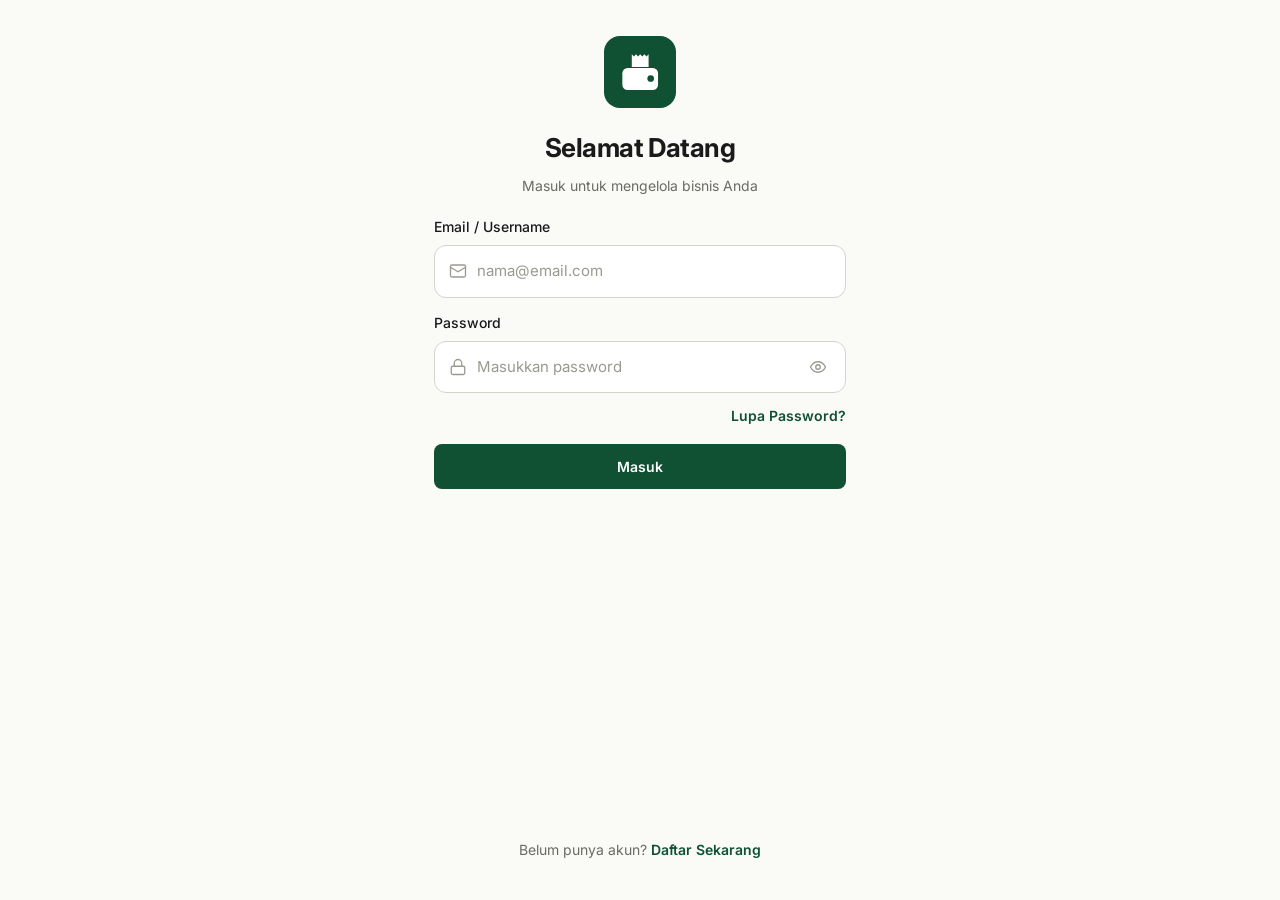
==== commit 253783db: "Add files via upload" ====
--- a/index.html
+++ b/index.html
@@ -69,15 +69,8 @@
         <svg width="20" height="20" viewBox="0 0 24 24" fill="none" stroke="currentColor" stroke-width="2" stroke-linecap="round" stroke-linejoin="round"><path d="M19 12H5"/><path d="m12 19-7-7 7-7"/></svg>
       </button>
 
-      <div class="auth-brand">
-        <div class="brand-mark" aria-hidden="true">
-          <svg viewBox="0 0 24 24" fill="none" xmlns="http://www.w3.org/2000/svg">
-            <path d="M8 3.5l1 1 1-1 1 1 1-1 1 1 1-1 1 1 1-1v6H8v-6z" fill="#fff"/>
-            <rect x="3.5" y="10" width="17" height="10.5" rx="2.5" fill="#fff"/>
-            <circle cx="17" cy="15" r="1.6" fill="var(--primary)"/>
-          </svg>
-        </div>
-        <h1>Buat Akun SakuKasir</h1>
+      <div class="auth-head-left">
+        <h1>Buat Akun</h1>
         <p class="muted">Daftarkan bisnis Anda untuk menyimpan data di cloud dan tetap bisa digunakan secara offline.</p>
       </div>
 
@@ -229,39 +222,33 @@
 
   <!-- APP -->
   <section id="view-app" class="view">
-  <aside class="tablet-sidebar" id="tablet-sidebar" aria-hidden="true"></aside>
-      <header class="app-header">
+    <aside class="tablet-sidebar" id="tablet-sidebar" aria-hidden="true"></aside>
+
+    <header class="app-header">
       <div class="header-left">
-        <div class="brand-mark small" aria-hidden="true">
-          <svg viewBox="0 0 24 24" fill="none" xmlns="http://www.w3.org/2000/svg">
-            <path d="M8 3.5l1 1 1-1 1 1 1-1 1 1 1-1 1 1 1-1v6H8v-6z" fill="#fff"/>
-            <rect x="3.5" y="10" width="17" height="10.5" rx="2.5" fill="#fff"/>
-            <circle cx="17" cy="15" r="1.6" fill="var(--primary)"/>
-          </svg>
-        </div>
-        <button class="outlet-chip" id="outlet-chip">
+        <div class="app-title">SakuKasir</div>
+        <button class="outlet-chip" id="outlet-chip" hidden>
           <span id="outlet-name">Toko Berkah</span>
           <svg width="14" height="14" viewBox="0 0 24 24" fill="none" stroke="currentColor" stroke-width="2"><path d="m6 9 6 6 6-6"/></svg>
         </button>
       </div>
       <div class="header-right">
-        <button class="icon-btn" id="sync-indicator" title="Status sinkronisasi">
-          <span class="sync-dot" data-status="synced"></span>
+        <button class="sync-btn" id="sync-indicator" data-status="synced" title="Status sinkronisasi" aria-label="Status sinkronisasi">
+          <svg width="18" height="18" viewBox="0 0 24 24" fill="none" stroke="currentColor" stroke-width="1.75" stroke-linecap="round" stroke-linejoin="round" aria-hidden="true">
+            <path d="M21 12a9 9 0 0 0-9-9 9.75 9.75 0 0 0-6.74 2.74L3 8"/>
+            <path d="M3 3v5h5"/>
+            <path d="M3 12a9 9 0 0 0 9 9 9.75 9.75 0 0 0 6.74-2.74L21 16"/>
+            <path d="M16 16h5v5"/>
+          </svg>
         </button>
-        <button class="icon-btn" id="printer-indicator" title="Printer Bluetooth">
-          <svg width="18" height="18" viewBox="0 0 24 24" fill="none" stroke="currentColor" stroke-width="1.75"><path d="M6 9V2h12v7"/><path d="M6 18H4a2 2 0 0 1-2-2v-5a2 2 0 0 1 2-2h16a2 2 0 0 1 2 2v5a2 2 0 0 1-2 2h-2"/><rect x="6" y="14" width="12" height="8"/></svg>
-        </button>
-        <button class="icon-btn" id="notif-btn" title="Notifikasi">
-          <svg width="18" height="18" viewBox="0 0 24 24" fill="none" stroke="currentColor" stroke-width="1.75"><path d="M6 8a6 6 0 0 1 12 0c0 7 3 9 3 9H3s3-2 3-9"/><path d="M10.3 21a1.94 1.94 0 0 0 3.4 0"/></svg>
+        <button class="icon-btn" id="notif-btn" title="Notifikasi" aria-label="Notifikasi">
+          <svg width="18" height="18" viewBox="0 0 24 24" fill="none" stroke="currentColor" stroke-width="1.75" stroke-linecap="round" stroke-linejoin="round">
+            <path d="M6 8a6 6 0 0 1 12 0c0 7 3 9 3 9H3s3-2 3-9"/>
+            <path d="M10.3 21a1.94 1.94 0 0 0 3.4 0"/>
+          </svg>
           <span class="badge-dot" id="notif-dot"></span>
         </button>
-        <button class="icon-btn" id="manage-btn" title="Kelola">
-          <svg width="18" height="18" viewBox="0 0 24 24" fill="none" stroke="currentColor" stroke-width="1.75" stroke-linecap="round" stroke-linejoin="round">
-            <path d="M4 3.5h16"/>
-            <path d="M4 12h16"/>
-            <path d="M4 20.5h11"/>
-          </svg>
-        </button>
+        <button class="avatar-btn" id="avatar-btn" title="Akun" aria-label="Akun"></button>
       </div>
     </header>
 
--- a/style.css
+++ b/style.css
@@ -8,10 +8,10 @@
   --surface: #FAFAF7; --surface-alt: #F1F0EA; --card: #FFFFFF;
   --border: #E5E3DA; --border-strong: #D6D4C9;
   --text: #1A1A1A; --text-muted: #6B6B63; --text-faint: #9A9A90;
-  --radius-sm: 8px; --radius: 12px; --radius-lg: 16px;
+  --radius-sm: .5rem; --radius: .75rem; --radius-lg: 1rem;
   --shadow-1: 0 1px 2px rgba(0,0,0,0.06);
   --shadow-2: 0 4px 16px rgba(0,0,0,0.08);
-  --header-h: 56px; --nav-h: 64px; --max-w: 1280px; --cart-bar-h: 96px;
+  --header-h: 3.5rem; --nav-h: 4rem; --max-w: 80rem; --cart-bar-h: 6rem;
 }
 [data-theme="dark"] {
   --primary: #22A06B; --primary-hover: #2BB97C; --primary-soft: #0F2A1E;
@@ -25,12 +25,13 @@
   --shadow-1: 0 1px 2px rgba(0,0,0,0.4); --shadow-2: 0 4px 16px rgba(0,0,0,0.5);
 }
 
+/* RESET */
 *, *::before, *::after { box-sizing: border-box; }
 html, body { margin: 0; padding: 0; }
 html { -webkit-text-size-adjust: 100%; }
 body {
   font-family: 'Inter', -apple-system, BlinkMacSystemFont, system-ui, sans-serif;
-  font-size: 14px; line-height: 1.5; color: var(--text); background: var(--surface);
+  font-size: .875rem; line-height: 1.5; color: var(--text); background: var(--surface);
   -webkit-font-smoothing: antialiased; -moz-osx-font-smoothing: grayscale;
   overscroll-behavior-y: none; transition: background-color .2s, color .2s;
 }
@@ -42,246 +43,63 @@
 .view { display: none; }
 .view.active { display: block; }
 
-/* ============================
-   AUTH (LOGIN / REGISTER / SETUP)
-   ============================ */
-.auth-wrap {
-  min-height: 100dvh;
-  max-width: 460px;
-  margin: 0 auto;
-  padding: 24px 24px 40px;
-  display: flex;
-  flex-direction: column;
-  gap: 20px;
-  position: relative;
-}
-.auth-wrap > .back-btn {
-  position: absolute;
-  top: 20px;
-  left: 16px;
-  z-index: 2;
-}
-.auth-brand {
-  text-align: center;
-  padding-top: 24px;
-}
-.auth-brand .brand-mark {
-  width: 72px;
-  height: 72px;
-  margin: 0 auto 20px;
-  border-radius: 16px;
-}
-.auth-brand h1 {
-  font-size: 26px;
-  margin-bottom: 8px;
-  font-weight: 700;
-  letter-spacing: -0.02em;
-}
-.auth-brand p {
-  font-size: 14px;
-  color: var(--text-muted);
-  max-width: 340px;
-  margin: 0 auto;
-  line-height: 1.5;
-}
-.auth-head-left {
-  padding-top: 68px;
-  text-align: left;
-}
-.auth-head-left h1 {
-  font-size: 28px;
-  font-weight: 700;
-  letter-spacing: -0.02em;
-  margin-bottom: 8px;
-}
-.auth-head-left p {
-  font-size: 14px;
-  color: var(--text-muted);
-  line-height: 1.5;
-}
-.auth-form {
-  display: flex;
-  flex-direction: column;
-  gap: 14px;
-}
-.auth-footer {
-  text-align: center;
-  font-size: 14px;
-  color: var(--text-muted);
-  margin-top: auto;
-  padding-top: 20px;
-}
-.auth-row-end {
-  display: flex;
-  justify-content: flex-end;
-  margin-top: -6px;
-}
-
-/* FIELD WITH ICON */
-.field-icon {
-  display: flex;
-  flex-direction: column;
-  gap: 8px;
-}
-.field-icon > span {
-  font-size: 14px;
-  font-weight: 500;
-  color: var(--text);
-}
-.input-wrap {
-  position: relative;
-  display: flex;
-  align-items: center;
-  background: var(--card);
-  border: 1px solid var(--border-strong);
-  border-radius: var(--radius);
-  padding: 0 14px;
-  min-height: 52px;
-  transition: border-color .15s, box-shadow .15s;
-}
-.input-wrap:focus-within {
-  border-color: var(--primary);
-  box-shadow: 0 0 0 3px var(--primary-soft);
-}
-.input-wrap > svg {
-  flex-shrink: 0;
-  color: var(--text-faint);
-  margin-right: 10px;
-}
-.input-wrap input,
-.input-wrap select {
-  flex: 1;
-  border: none;
-  background: none;
-  outline: none;
-  padding: 14px 0;
-  font-size: 15px;
-  color: var(--text);
-  font-family: inherit;
-  width: 100%;
-  min-width: 0;
-}
+/* AUTH */
+.auth-wrap { min-height: 100dvh; max-width: 28.75rem; margin: 0 auto; padding: 1.5rem 1.5rem 2.5rem; display: flex; flex-direction: column; gap: 1.25rem; position: relative; }
+.auth-wrap > .back-btn { position: absolute; top: 1.25rem; left: 1rem; z-index: 2; }
+.auth-brand { text-align: center; padding-top: .75rem; }
+.auth-brand .brand-mark { width: 4.5rem; height: 4.5rem; margin: 0 auto 1.25rem; border-radius: 1rem; }
+.auth-brand h1 { font-size: 1.625rem; margin-bottom: .5rem; font-weight: 700; letter-spacing: -0.02em; }
+.auth-brand p { font-size: .875rem; color: var(--text-muted); max-width: 21.25rem; margin: 0 auto; line-height: 1.5; }
+.auth-head-left { padding-top: 4.25rem; text-align: left; }
+.auth-head-left h1 { font-size: 1.75rem; font-weight: 700; letter-spacing: -0.02em; margin-bottom: .5rem; }
+.auth-head-left p { font-size: .875rem; color: var(--text-muted); line-height: 1.5; }
+.auth-form { display: flex; flex-direction: column; gap: .875rem; }
+.auth-footer { text-align: center; font-size: .875rem; color: var(--text-muted); margin-top: auto; padding-top: 1.25rem; }
+.auth-row-end { display: flex; justify-content: flex-end; margin-top: -.375rem; }
+
+/* FIELD ICON */
+.field-icon { display: flex; flex-direction: column; gap: .5rem; }
+.field-icon > span { font-size: .875rem; font-weight: 500; color: var(--text); }
+.input-wrap { position: relative; display: flex; align-items: center; background: var(--card); border: 1px solid var(--border-strong); border-radius: var(--radius); padding: 0 .875rem; min-height: 3.25rem; transition: border-color .15s, box-shadow .15s; }
+.input-wrap:focus-within { border-color: var(--primary); box-shadow: 0 0 0 3px var(--primary-soft); }
+.input-wrap > svg { flex-shrink: 0; color: var(--text-faint); margin-right: .625rem; }
+.input-wrap input, .input-wrap select { flex: 1; border: none; background: none; outline: none; padding: .875rem 0; font-size: .9375rem; color: var(--text); font-family: inherit; width: 100%; min-width: 0; }
 .input-wrap input::placeholder { color: var(--text-faint); }
-.input-wrap input:disabled,
-.input-wrap input[readonly] {
-  color: var(--text-muted);
-  cursor: default;
-}
-.input-wrap select {
-  appearance: none;
-  cursor: pointer;
-  padding-right: 24px;
-}
-.input-wrap.select-wrap {
-  position: relative;
-}
-.input-wrap.select-wrap::after {
-  content: '';
-  position: absolute;
-  right: 16px;
-  top: 50%;
-  width: 10px;
-  height: 10px;
-  border-right: 2px solid var(--text-muted);
-  border-bottom: 2px solid var(--text-muted);
-  transform: translateY(-70%) rotate(45deg);
-  pointer-events: none;
-}
-.eye-btn {
-  flex-shrink: 0;
-  background: none;
-  border: none;
-  padding: 4px;
-  margin-left: 6px;
-  color: var(--text-faint);
-  display: inline-flex;
-  align-items: center;
-  justify-content: center;
-  border-radius: 6px;
-  transition: color .15s, background .15s;
-}
+.input-wrap input:disabled, .input-wrap input[readonly] { color: var(--text-muted); cursor: default; }
+.input-wrap select { appearance: none; cursor: pointer; padding-right: 1.5rem; }
+.input-wrap.select-wrap { position: relative; }
+.input-wrap.select-wrap::after { content: ''; position: absolute; right: 1rem; top: 50%; width: .625rem; height: .625rem; border-right: 2px solid var(--text-muted); border-bottom: 2px solid var(--text-muted); transform: translateY(-70%) rotate(45deg); pointer-events: none; }
+.eye-btn { flex-shrink: 0; background: none; border: none; padding: .25rem; margin-left: .375rem; color: var(--text-faint); display: inline-flex; align-items: center; justify-content: center; border-radius: .375rem; transition: color .15s, background .15s; }
 .eye-btn:hover { color: var(--text); background: var(--surface-alt); }
-
-/* BACK BUTTON */
-.back-btn {
-  width: 40px;
-  height: 40px;
-  display: inline-flex;
-  align-items: center;
-  justify-content: center;
-  border-radius: 50%;
-  border: none;
-  background: var(--surface-alt);
-  color: var(--text);
-  transition: background .15s, transform .1s;
-  flex-shrink: 0;
-}
+.back-btn { width: 2.5rem; height: 2.5rem; display: inline-flex; align-items: center; justify-content: center; border-radius: 50%; border: none; background: var(--surface-alt); color: var(--text); transition: background .15s, transform .1s; flex-shrink: 0; }
 .back-btn:hover { background: var(--border); }
 .back-btn:active { transform: scale(.95); }
-
-/* LINK INLINE */
-.btn-link-inline {
-  background: none;
-  border: none;
-  color: var(--primary);
-  font-weight: 600;
-  padding: 0;
-  font-family: inherit;
-  font-size: inherit;
-  cursor: pointer;
-}
+.btn-link-inline { background: none; border: none; color: var(--primary); font-weight: 600; padding: 0; font-family: inherit; font-size: inherit; cursor: pointer; }
 .btn-link-inline:hover { text-decoration: underline; }
-
-/* BUTTON LARGE */
-.btn-lg {
-  min-height: 52px;
-  font-size: 15px;
-  border-radius: var(--radius);
-  font-weight: 600;
-}
-
-/* LOGIN */
-.brand-mark {
-  width: 56px; height: 56px; background: var(--primary); color: #fff;
-  border-radius: var(--radius); display: inline-flex; align-items: center; justify-content: center;
-  font-weight: 700; font-size: 20px; letter-spacing: -0.02em;
-}
-.brand-mark.small { width: 32px; height: 32px; font-size: 13px; border-radius: var(--radius-sm); margin: 0; user-select: none; }
+.btn-lg { min-height: 3.25rem; font-size: .9375rem; border-radius: var(--radius); font-weight: 600; }
+
+/* BRAND */
+.brand-mark { width: 3.5rem; height: 3.5rem; background: var(--primary); color: #fff; border-radius: var(--radius); display: inline-flex; align-items: center; justify-content: center; font-weight: 700; font-size: 1.25rem; letter-spacing: -0.02em; }
+.brand-mark.small { width: 2rem; height: 2rem; font-size: .8125rem; border-radius: var(--radius-sm); margin: 0; user-select: none; }
 .brand-mark svg { width: 70%; height: 70%; display: block; }
 .brand-mark.small svg { width: 72%; height: 72%; }
 
-/* FORM */
-.field { display: grid; gap: 6px; }
-.field > span { font-size: 13px; font-weight: 500; color: var(--text-muted); }
-.field input, .field select, .field textarea {
-  width: 100%; padding: 11px 12px; background: var(--card);
-  border: 1px solid var(--border-strong); border-radius: var(--radius-sm);
-  font-size: 15px; color: var(--text); font-family: inherit;
-  transition: border-color .15s, box-shadow .15s;
-}
+/* FIELD */
+.field { display: grid; gap: .375rem; }
+.field > span { font-size: .8125rem; font-weight: 500; color: var(--text-muted); }
+.field input, .field select, .field textarea { width: 100%; padding: .6875rem .75rem; background: var(--card); border: 1px solid var(--border-strong); border-radius: var(--radius-sm); font-size: .9375rem; color: var(--text); font-family: inherit; transition: border-color .15s, box-shadow .15s; }
 .field input:disabled, .field select:disabled, .field textarea:disabled { background: var(--surface-alt); color: var(--text-muted); cursor: not-allowed; }
 .field input:focus, .field select:focus, .field textarea:focus { outline: none; border-color: var(--primary); box-shadow: 0 0 0 3px var(--primary-soft); }
-.field select {
-  appearance: none;
-  background-image: url("data:image/svg+xml,%3Csvg xmlns='http://www.w3.org/2000/svg' width='16' height='16' viewBox='0 0 24 24' fill='none' stroke='%236B6B63' stroke-width='2' stroke-linecap='round' stroke-linejoin='round'%3E%3Cpath d='m6 9 6 6 6-6'/%3E%3C/svg%3E");
-  background-repeat: no-repeat; background-position: right 12px center; padding-right: 36px;
-}
-[data-theme="dark"] .field select {
-  background-image: url("data:image/svg+xml,%3Csvg xmlns='http://www.w3.org/2000/svg' width='16' height='16' viewBox='0 0 24 24' fill='none' stroke='%23A0A09A' stroke-width='2' stroke-linecap='round' stroke-linejoin='round'%3E%3Cpath d='m6 9 6 6 6-6'/%3E%3C/svg%3E");
-}
-.hint { font-size: 12px; color: var(--text-faint); margin: 0; }
+.field select { appearance: none; background-image: url("data:image/svg+xml,%3Csvg xmlns='http://www.w3.org/2000/svg' width='16' height='16' viewBox='0 0 24 24' fill='none' stroke='%236B6B63' stroke-width='2' stroke-linecap='round' stroke-linejoin='round'%3E%3Cpath d='m6 9 6 6 6-6'/%3E%3C/svg%3E"); background-repeat: no-repeat; background-position: right .75rem center; padding-right: 2.25rem; }
+[data-theme="dark"] .field select { background-image: url("data:image/svg+xml,%3Csvg xmlns='http://www.w3.org/2000/svg' width='16' height='16' viewBox='0 0 24 24' fill='none' stroke='%23A0A09A' stroke-width='2' stroke-linecap='round' stroke-linejoin='round'%3E%3Cpath d='m6 9 6 6 6-6'/%3E%3C/svg%3E"); }
+.hint { font-size: .75rem; color: var(--text-faint); margin: 0; }
 .muted { color: var(--text-muted); }
-.small { font-size: 12px; }
+.small { font-size: .75rem; }
 .hidden { display: none !important; }
-.form-error { padding: 10px 12px; background: var(--alert-soft); color: var(--alert); border-radius: var(--radius-sm); font-size: 13px; font-weight: 500; }
+.form-error { padding: .625rem .75rem; background: var(--alert-soft); color: var(--alert); border-radius: var(--radius-sm); font-size: .8125rem; font-weight: 500; }
 
 /* BUTTON */
-.btn {
-  display: inline-flex; align-items: center; justify-content: center; gap: 6px;
-  padding: 11px 16px; border-radius: var(--radius-sm); border: 1px solid transparent;
-  font-weight: 600; font-size: 14px; min-height: 44px; user-select: none; white-space: nowrap;
-  font-family: inherit; transition: background .15s, border-color .15s, transform .05s, opacity .15s;
-}
+.btn { display: inline-flex; align-items: center; justify-content: center; gap: .375rem; padding: .6875rem 1rem; border-radius: var(--radius-sm); border: 1px solid transparent; font-weight: 600; font-size: .875rem; min-height: 2.75rem; user-select: none; white-space: nowrap; font-family: inherit; transition: background .15s, border-color .15s, transform .05s, opacity .15s; }
 .btn:active:not(:disabled) { transform: scale(.985); }
 .btn:disabled { opacity: .45; cursor: not-allowed; }
 .btn-primary { background: var(--primary); color: #fff; }
@@ -291,636 +109,111 @@
 .btn-danger { background: var(--alert); color: #fff; }
 .btn-danger:hover:not(:disabled) { filter: brightness(.95); }
 .btn-block { width: 100%; }
-.btn-link { background: none; border: none; color: var(--primary); font-weight: 600; padding: 4px 0; font-size: 14px; font-family: inherit; }
+.btn-link { background: none; border: none; color: var(--primary); font-weight: 600; padding: .25rem 0; font-size: .875rem; font-family: inherit; }
 .btn-link:hover { text-decoration: underline; }
 .btn.loading { pointer-events: none; opacity: .7; position: relative; color: transparent !important; }
-.btn.loading::after { content: ''; position: absolute; top: 50%; left: 50%; width: 16px; height: 16px; margin: -8px 0 0 -8px; border: 2px solid rgba(255,255,255,.4); border-top-color: #fff; border-radius: 50%; animation: spin .6s linear infinite; }
+.btn.loading::after { content: ''; position: absolute; top: 50%; left: 50%; width: 1rem; height: 1rem; margin: -.5rem 0 0 -.5rem; border: 2px solid rgba(255,255,255,.4); border-top-color: #fff; border-radius: 50%; animation: spin .6s linear infinite; }
 @keyframes spin { to { transform: rotate(360deg); } }
-.icon-btn { width: 40px; height: 40px; display: inline-flex; align-items: center; justify-content: center; background: transparent; border: none; border-radius: var(--radius-sm); color: var(--text); position: relative; transition: background .15s; flex-shrink: 0; }
+.icon-btn { width: 2.5rem; height: 2.5rem; display: inline-flex; align-items: center; justify-content: center; background: transparent; border: none; border-radius: var(--radius-sm); color: var(--text); position: relative; transition: background .15s; flex-shrink: 0; }
 .icon-btn:hover { background: var(--surface-alt); }
 .icon-btn:active { transform: scale(.95); }
-.icon-btn.sm { width: 32px; height: 32px; }
-.icon-btn.sm svg { width: 16px; height: 16px; }
-.badge-dot { position: absolute; top: 8px; right: 8px; width: 8px; height: 8px; background: var(--alert); border-radius: 50%; border: 2px solid var(--surface); }
-
-/* APP SHELL */
-.app-header {
-  position: sticky; top: 0; height: var(--header-h); padding: 0 12px;
-  display: flex; align-items: center; justify-content: space-between;
-  background: var(--card); border-bottom: 1px solid var(--border); z-index: 20;
-}
-.header-left, .header-right { display: flex; align-items: center; gap: 6px; }
-.header-left { gap: 10px; }
-.header-right { gap: 2px; }
-.outlet-chip { display: inline-flex; align-items: center; gap: 6px; padding: 6px 10px; background: var(--surface-alt); border: 1px solid var(--border); border-radius: 999px; font-size: 13px; font-weight: 500; color: var(--text); max-width: 180px; transition: background .15s; }
-.outlet-chip:hover { background: var(--border); }
-.outlet-chip span { overflow: hidden; text-overflow: ellipsis; white-space: nowrap; }
-.sync-dot { width: 10px; height: 10px; border-radius: 50%; display: inline-block; background: var(--cash); box-shadow: 0 0 0 3px var(--cash-soft); flex-shrink: 0; }
-.sync-dot[data-status="pending"] { background: var(--warn); box-shadow: 0 0 0 3px var(--warn-soft); animation: syncPulse 2s infinite; }
-.sync-dot[data-status="error"] { background: var(--alert); box-shadow: 0 0 0 3px var(--alert-soft); }
-@keyframes syncPulse { 0%,100%{opacity:1} 50%{opacity:.5} }
-
-.offline-banner { display: flex; align-items: center; gap: 10px; padding: 8px 16px; background: var(--warn-soft); color: var(--text); font-size: 13px; border-bottom: 1px solid var(--border); font-weight: 500; }
-.offline-banner .btn-link { margin-left: auto; color: var(--warn); }
-.app-main { padding: 16px; padding-bottom: calc(var(--nav-h) + 24px); max-width: var(--max-w); margin: 0 auto; min-height: calc(100dvh - var(--header-h)); }
-.app-main.has-sticky-bar { padding-bottom: calc(var(--nav-h) + var(--cart-bar-h) + 24px); }
-.app-main.no-nav { padding-bottom: 24px; }
-@media (min-width: 900px) { .app-main.has-sticky-bar { padding-bottom: calc(var(--cart-bar-h) + 24px); } }
-
-/* BOTTOM NAV */
-.bottom-nav { position: fixed; bottom: 0; left: 0; right: 0; height: var(--nav-h); background: var(--card); border-top: 1px solid var(--border); display: flex; padding-bottom: env(safe-area-inset-bottom); z-index: 30; }
-.bottom-nav.hidden { display: none; }
-.nav-item { flex: 1; display: flex; flex-direction: column; align-items: center; justify-content: center; gap: 3px; background: none; border: none; color: var(--text-muted); font-size: 11px; font-weight: 500; padding: 8px 4px; transition: color .15s; font-family: inherit; }
-.nav-item svg { width: 22px; height: 22px; }
-.nav-item.active { color: var(--primary); }
-.nav-item.active svg { stroke-width: 2.25; }
-
-/* PAGE HEADER */
-.page-head { display: flex; align-items: flex-start; justify-content: space-between; margin-bottom: 16px; gap: 12px; flex-wrap: wrap; }
-.page-head h2 { font-size: 20px; }
-.page-head .sub { font-size: 13px; color: var(--text-muted); margin-top: 2px; }
-
-/* KPI */
-.kpi-hero { padding: 20px; background: var(--card); border: 1px solid var(--border); border-radius: var(--radius); margin-bottom: 16px; }
-.kpi-hero .label { font-size: 13px; color: var(--text-muted); }
-.kpi-hero .amount { font-size: 32px; font-weight: 700; font-variant-numeric: tabular-nums; letter-spacing: -0.02em; margin: 4px 0 6px; line-height: 1.1; }
-.kpi-hero .delta { font-size: 13px; color: var(--cash); font-weight: 500; }
-.kpi-hero .delta.neg { color: var(--alert); }
-.kpi-grid { display: grid; grid-template-columns: repeat(2, 1fr); gap: 10px; margin-bottom: 16px; }
-.kpi-card { padding: 14px; background: var(--card); border: 1px solid var(--border); border-radius: var(--radius); }
-.kpi-card .label { font-size: 12px; color: var(--text-muted); }
-.kpi-card .amount { font-size: 18px; font-weight: 700; font-variant-numeric: tabular-nums; margin-top: 4px; letter-spacing: -0.01em; }
-.kpi-card.neg .amount { color: var(--alert); }
-.kpi-card.pos .amount { color: var(--cash); }
-.kpi-compact { display: grid; grid-template-columns: repeat(2, 1fr); gap: 1px; background: var(--border); border: 1px solid var(--border); border-radius: var(--radius); overflow: hidden; margin-bottom: 16px; }
-.kpi-compact > div { background: var(--card); padding: 14px; }
-.kpi-compact .label { font-size: 12px; color: var(--text-muted); }
-.kpi-compact .amount { font-size: 16px; font-weight: 700; font-variant-numeric: tabular-nums; margin-top: 4px; }
-
-/* CHART */
-.chart-card { padding: 16px; background: var(--card); border: 1px solid var(--border); border-radius: var(--radius); margin-bottom: 16px; }
-.chart-title { font-size: 13px; color: var(--text-muted); margin-bottom: 12px; }
-.bar-chart { display: flex; align-items: flex-end; gap: 8px; height: 100px; }
-.bar-col { flex: 1; display: flex; flex-direction: column; align-items: center; gap: 6px; height: 100%; justify-content: flex-end; }
-.bar { width: 100%; background: var(--surface-alt); border-radius: 4px; min-height: 4px; transition: background .2s; }
-.bar.today { background: var(--primary); }
-.bar-day { font-size: 11px; color: var(--text-faint); }
-.method-row { display: flex; align-items: center; gap: 10px; padding: 10px 0; font-size: 13px; }
-.method-row + .method-row { border-top: 1px solid var(--border); }
-.method-row .method-label { width: 52px; font-weight: 500; flex-shrink: 0; }
-.method-row .method-bar { flex: 1; height: 8px; background: var(--surface-alt); border-radius: 4px; overflow: hidden; }
-.method-row .method-fill { height: 100%; border-radius: 4px; transition: width .3s ease; }
-.method-row .method-fill.cash { background: var(--cash); }
-.method-row .method-fill.qris { background: var(--qris); }
-.method-row .method-amount { min-width: 88px; text-align: right; font-variant-numeric: tabular-nums; font-weight: 600; }
-
-/* POS */
-.pos-search { display: flex; align-items: center; gap: 8px; padding: 10px 14px; background: var(--card); border: 1px solid var(--border-strong); border-radius: var(--radius-sm); margin-bottom: 10px; transition: border-color .15s, box-shadow .15s; }
-.pos-search:focus-within { border-color: var(--primary); box-shadow: 0 0 0 3px var(--primary-soft); }
-.pos-search input { border: none; background: none; outline: none; flex: 1; font-size: 15px; min-width: 0; }
-.pos-search svg { color: var(--text-faint); flex-shrink: 0; }
-.chip-row { display: flex; gap: 8px; overflow-x: auto; padding-bottom: 12px; margin-bottom: 4px; scrollbar-width: none; -webkit-overflow-scrolling: touch; }
-.chip-row::-webkit-scrollbar { display: none; }
-.chip { flex-shrink: 0; padding: 7px 14px; background: var(--card); border: 1px solid var(--border-strong); border-radius: 999px; font-size: 13px; font-weight: 500; white-space: nowrap; color: var(--text); transition: background .15s, color .15s, border-color .15s; font-family: inherit; }
-.chip:hover { background: var(--surface-alt); }
-.chip.active { background: var(--primary); color: #fff; border-color: var(--primary); }
-.product-grid { display: grid; grid-template-columns: repeat(2, 1fr); gap: 10px; }
-@media (min-width: 520px) { .product-grid { grid-template-columns: repeat(3, 1fr); } }
-@media (min-width: 900px) { .product-grid { grid-template-columns: repeat(4, 1fr); } }
-.product-card { position: relative; padding: 12px; background: var(--card); border: 1px solid var(--border); border-radius: var(--radius); text-align: left; display: flex; flex-direction: column; gap: 6px; min-height: 96px; transition: border-color .15s, transform .05s; font-family: inherit; color: var(--text); }
-.product-card:hover { border-color: var(--primary); }
-.product-card:active { transform: scale(.98); }
-.product-card .pname { font-weight: 600; font-size: 14px; line-height: 1.3; display: -webkit-box; -webkit-line-clamp: 2; -webkit-box-orient: vertical; overflow: hidden; word-break: break-word; }
-.product-card .punit { font-size: 11px; color: var(--text-faint); }
-.product-card .pprice { font-weight: 700; font-variant-numeric: tabular-nums; color: var(--primary); margin-top: auto; letter-spacing: -0.01em; }
-.product-card .stock-badge { position: absolute; top: 8px; right: 8px; font-size: 10px; font-weight: 600; padding: 2px 6px; border-radius: 4px; text-transform: uppercase; letter-spacing: .03em; }
-.stock-badge.low { background: var(--warn-soft); color: var(--warn); }
-.stock-badge.out { background: var(--alert-soft); color: var(--alert); }
-.product-card.out { opacity: .45; pointer-events: none; }
-
-/* CART BAR (FLOATING) */
-.cart-bar {
-  position: fixed;
-  bottom: calc(var(--nav-h) + 12px);
-  left: 12px; right: 12px;
-  max-width: calc(var(--max-w) - 24px);
-  margin: 0 auto;
-  padding: 12px 14px;
-  background: var(--primary);
-  color: #fff;
-  border-radius: var(--radius);
-  display: flex;
+.icon-btn.sm { width: 2rem; height: 2rem; }
+.icon-btn.sm svg { width: 1rem; height: 1rem; }
+.badge-dot { position: absolute; top: .5rem; right: .5rem; width: .5rem; height: .5rem; background: var(--alert); border-radius: 50%; border: 2px solid var(--surface); }
+
+/* APP TITLE (header kiri) */
+.app-title {
+  font-size: 1.1875rem;
+  font-weight: 600;
+  letter-spacing: -0.02em;
+  color: var(--text);
+  line-height: 1.1;
+  user-select: none;
+}
+
+/* OUTLET CHIP (hidden, jangkar untuk sheet ganti outlet) */
+.header-left .outlet-chip[hidden] { display: none !important; }
+
+/* HEADER RIGHT: samakan circle untuk sync, notif, avatar */
+.header-right { gap: .375rem; }
+
+.header-right .icon-btn {
+  width: 2.25rem;
+  height: 2.25rem;
+  border-radius: 50%;
+  background: var(--surface-alt);
+  color: var(--text);
+}
+.header-right .icon-btn:hover { background: var(--border); }
+
+.header-right .badge-dot {
+  top: .3125rem;
+  right: .3125rem;
+  border-color: var(--surface-alt);
+}
+
+/* SYNC BUTTON (header) — circle 36px, match avatar-btn */
+.sync-btn {
+  width: 2.25rem;
+  height: 2.25rem;
+  display: inline-flex;
   align-items: center;
-  gap: 12px;
-  box-shadow: var(--shadow-2);
-  z-index: 25;
+  justify-content: center;
+  background: var(--surface-alt);
   border: none;
-  text-align: left;
-  font-family: inherit;
+  border-radius: 50%;
+  color: var(--text);
   cursor: pointer;
-  transition: transform .15s, background .15s;
-  min-height: 72px;
-}
-@media (min-width: 900px) {
-  .cart-bar { left: 24px; right: 24px; bottom: 24px; }
-}
-.cart-bar:hover { background: var(--primary-hover); }
-.cart-bar .cart-count { font-size: 12px; opacity: .85; margin-bottom: 2px; }
-.cart-bar .cart-total { font-size: 17px; font-weight: 700; font-variant-numeric: tabular-nums; letter-spacing: -0.01em; }
-.cart-bar .cart-cta { margin-left: auto; padding: 8px 14px; background: rgba(255,255,255,.18); border-radius: var(--radius-sm); font-weight: 600; font-size: 14px; white-space: nowrap; }
-
-/* STICKY PAY BAR */
-.sticky-pay-bar {
-  position: fixed;
-  left: 12px; right: 12px;
-  bottom: calc(var(--nav-h) + 12px);
-  max-width: calc(var(--max-w) - 24px);
-  margin: 0 auto;
-  padding: 12px 14px;
+  position: relative;
+  flex-shrink: 0;
+  transition: background .15s, color .15s, transform .1s;
+}
+.sync-btn:hover { background: var(--border); }
+.sync-btn:active { transform: scale(.94); }
+.sync-btn svg { display: block; }
+
+.sync-btn[data-status="synced"]  { color: var(--text); }
+.sync-btn[data-status="pending"] { color: var(--warn); }
+.sync-btn[data-status="pending"] svg { animation: syncSpin 1.8s linear infinite; }
+.sync-btn[data-status="error"]   { color: var(--alert); }
+
+@keyframes syncSpin {
+  from { transform: rotate(0deg); }
+  to   { transform: rotate(360deg); }
+}
+
+/* AVATAR BUTTON (header) */
+.avatar-btn {
+  width: 2.25rem;
+  height: 2.25rem;
+  border-radius: 50%;
   background: var(--primary);
   color: #fff;
   border: none;
-  border-radius: var(--radius);
+  display: inline-flex;
+  align-items: center;
+  justify-content: center;
+  font-family: inherit;
+  font-weight: 600;
+  font-size: .875rem;
+  letter-spacing: 0;
+  flex-shrink: 0;
+  transition: transform .1s, filter .15s;
+}
+.avatar-btn:hover { filter: brightness(1.08); }
+.avatar-btn:active { transform: scale(.94); }
+
+/* ACCOUNT SHEET */
+.account-head {
   display: flex;
   align-items: center;
-  gap: 12px;
-  box-shadow: var(--shadow-2);
-  z-index: 27;
-  font-family: inherit;
-  min-height: 72px;
-}
-@media (min-width: 900px) {
-  .sticky-pay-bar { left: 24px; right: 24px; bottom: 24px; }
-}
-.sticky-pay-bar .spb-info { flex: 1; min-width: 0; line-height: 1.2; }
-.sticky-pay-bar .spb-count { font-size: 12px; color: rgba(255,255,255,.85); margin-bottom: 2px; }
-.sticky-pay-bar .spb-total { font-size: 17px; font-weight: 700; font-variant-numeric: tabular-nums; letter-spacing: -0.01em; color: #fff; }
-.sticky-pay-bar .spb-cta {
-  flex-shrink: 0;
-  padding: 8px 14px;
-  background: rgba(255,255,255,.18);
-  border-radius: var(--radius-sm);
-  font-weight: 600;
-  font-size: 14px;
-  white-space: nowrap;
-  color: #fff;
-  line-height: 1.5;
-  transition: background .15s;
-  cursor: pointer;
-}
-.sticky-pay-bar .spb-cta:hover { background: rgba(255,255,255,.28); }
-
-/* CART */
-.cart-list { padding: 4px 0 12px; }
-.cart-item { display: grid; grid-template-columns: 1fr auto; gap: 8px; padding: 12px 0; border-bottom: 1px solid var(--border); align-items: center; }
-.cart-item:last-child { border-bottom: none; }
-.cart-item .ci-name { font-weight: 500; word-break: break-word; }
-.cart-item .ci-price { font-size: 12px; color: var(--text-muted); margin-top: 2px; font-variant-numeric: tabular-nums; }
-.cart-item .ci-total { font-weight: 700; font-variant-numeric: tabular-nums; text-align: right; }
-.qty-ctrl { display: inline-flex; align-items: center; gap: 2px; background: var(--surface-alt); border-radius: var(--radius-sm); padding: 2px; }
-.qty-ctrl button { width: 34px; height: 34px; border: none; background: transparent; border-radius: 6px; font-size: 18px; font-weight: 600; color: var(--text); transition: background .15s; font-family: inherit; }
-.qty-ctrl button:hover { background: var(--border); }
-.qty-ctrl .qty-val { min-width: 32px; text-align: center; font-weight: 600; font-variant-numeric: tabular-nums; }
-.summary-row { display: flex; justify-content: space-between; padding: 8px 0; font-size: 14px; font-variant-numeric: tabular-nums; }
-.summary-row.total { font-size: 18px; font-weight: 700; padding-top: 12px; border-top: 1px solid var(--border); margin-top: 8px; }
-
-/* CHECKOUT ITEM CARD */
-.checkout-items-list { display: grid; gap: 10px; margin-bottom: 16px; }
-.checkout-item-card { padding: 14px; background: var(--card); border: 1px solid var(--border); border-radius: var(--radius); }
-.checkout-item-card .ci-top { display: flex; justify-content: space-between; align-items: flex-start; gap: 10px; margin-bottom: 12px; }
-.checkout-item-card .ci-name { font-weight: 600; font-size: 15px; line-height: 1.3; word-break: break-word; }
-.checkout-item-card .ci-price { font-size: 12px; color: var(--text-muted); margin-top: 3px; font-variant-numeric: tabular-nums; }
-.checkout-item-card .ci-bottom { display: flex; justify-content: space-between; align-items: center; padding-top: 10px; border-top: 1px dashed var(--border); }
-.checkout-item-card .ci-subtotal-label { font-size: 12px; color: var(--text-muted); text-transform: uppercase; letter-spacing: .04em; font-weight: 600; }
-.checkout-item-card .ci-subtotal-value { font-size: 16px; font-weight: 700; font-variant-numeric: tabular-nums; color: var(--primary); letter-spacing: -0.01em; }
-
-/* SHEET */
-.sheet-backdrop { position: fixed; inset: 0; background: rgba(0,0,0,.4); z-index: 40; animation: fade .15s ease; }
-.sheet { position: fixed; bottom: 0; left: 0; right: 0; max-height: 92dvh; background: var(--card); border-radius: var(--radius-lg) var(--radius-lg) 0 0; z-index: 41; padding: 8px 20px calc(24px + env(safe-area-inset-bottom)); overflow-y: auto; animation: slideUp .22s cubic-bezier(.2,.8,.2,1); -webkit-overflow-scrolling: touch; }
-@media (min-width: 640px) { .sheet { left: 50%; right: auto; transform: translateX(-50%); width: 520px; max-width: 520px; bottom: 24px; border-radius: var(--radius-lg); padding-bottom: 24px; } .sheet-handle { display: none; } }
-.sheet-handle { width: 40px; height: 4px; background: var(--border-strong); border-radius: 4px; margin: 4px auto 12px; }
-@keyframes slideUp { from { transform: translateY(100%); } to { transform: translateY(0); } }
-@media (min-width: 640px) { @keyframes slideUp { from { opacity: 0; transform: translateX(-50%) translateY(12px); } to { opacity: 1; transform: translateX(-50%) translateY(0); } } }
-@keyframes fade { from { opacity: 0; } to { opacity: 1; } }
-
-/* MODAL */
-.modal-backdrop { position: fixed; inset: 0; background: rgba(0,0,0,.5); z-index: 80; display: flex; align-items: center; justify-content: center; padding: 20px; animation: fade .15s ease; }
-.modal { background: var(--card); border-radius: var(--radius-lg); padding: 24px; max-width: 420px; width: 100%; animation: pop .2s cubic-bezier(.2,.8,.2,1); max-height: 90dvh; overflow-y: auto; }
-@keyframes pop { from { transform: scale(.95); opacity: 0; } to { transform: scale(1); opacity: 1; } }
-.modal h3 { font-size: 17px; margin-bottom: 8px; }
-.modal p { color: var(--text-muted); margin: 0 0 20px; font-size: 14px; line-height: 1.55; }
-.modal-actions { display: flex; gap: 10px; justify-content: flex-end; margin-top: 16px; }
-
-/* TOAST */
-.toast-host { position: fixed; top: calc(var(--header-h) + 12px); left: 50%; transform: translateX(-50%); z-index: 90; display: flex; flex-direction: column; gap: 8px; pointer-events: none; width: calc(100% - 32px); max-width: 400px; }
-.toast { padding: 12px 16px; background: var(--text); color: var(--surface); border-radius: var(--radius-sm); font-size: 13px; font-weight: 500; box-shadow: var(--shadow-2); animation: toastIn .2s ease; pointer-events: auto; word-break: break-word; }
-.toast.success { background: var(--cash); color: #fff; }
-.toast.error { background: var(--alert); color: #fff; }
-@keyframes toastIn { from { transform: translateY(-12px); opacity: 0; } to { transform: translateY(0); opacity: 1; } }
-
-/* TX LIST */
-.tx-list { display: grid; gap: 8px; }
-.tx-item { padding: 12px 14px; background: var(--card); border: 1px solid var(--border); border-radius: var(--radius); display: grid; grid-template-columns: 1fr auto; gap: 6px 12px; text-align: left; width: 100%; font-family: inherit; color: var(--text); transition: border-color .15s; }
-.tx-item:hover { border-color: var(--primary); }
-.tx-item .tx-id { font-family: 'JetBrains Mono', monospace; font-size: 12px; color: var(--text-muted); display: flex; align-items: center; gap: 6px; flex-wrap: wrap; }
-.tx-item .tx-total { font-weight: 700; font-variant-numeric: tabular-nums; grid-row: span 2; align-self: center; font-size: 15px; letter-spacing: -0.01em; }
-.tx-item .tx-meta { font-size: 12px; color: var(--text-muted); font-variant-numeric: tabular-nums; }
-.sync-badge { display: inline-flex; align-items: center; gap: 3px; font-size: 10px; font-weight: 600; padding: 2px 6px; border-radius: 4px; text-transform: uppercase; letter-spacing: .03em; }
-.sync-badge.synced { background: var(--cash-soft); color: var(--cash); }
-.sync-badge.pending { background: var(--warn-soft); color: var(--warn); }
-.sync-badge.error { background: var(--alert-soft); color: var(--alert); }
-.tx-item .tx-status { display: inline-flex; align-items: center; gap: 3px; font-size: 10px; font-weight: 700; padding: 2px 6px; border-radius: 4px; text-transform: uppercase; letter-spacing: .03em; }
-.tx-status.void { background: var(--alert-soft); color: var(--alert); }
-.tx-status.refunded { background: var(--warn-soft); color: var(--warn); }
-.tx-status.partial { background: var(--warn-soft); color: var(--warn); }
-.tx-item.void .tx-total, .tx-item.refunded .tx-total { text-decoration: line-through; color: var(--text-faint); }
-.tx-refund-note { grid-column: 1 / -1; font-size: 11px; color: var(--warn); margin-top: 2px; font-variant-numeric: tabular-nums; }
-
-/* VOID / REFUND */
-.refund-items { display: grid; gap: 6px; padding: 8px 0; border-top: 1px solid var(--border); border-bottom: 1px solid var(--border); margin: 8px 0; }
-.refund-item { display: flex; align-items: center; gap: 10px; padding: 8px; border-radius: var(--radius-sm); cursor: pointer; transition: background .15s; }
-.refund-item:hover { background: var(--surface-alt); }
-.refund-item.checked { background: var(--primary-soft); }
-.refund-item .ri-check { width: 20px; height: 20px; border: 2px solid var(--border-strong); border-radius: 4px; display: flex; align-items: center; justify-content: center; flex-shrink: 0; transition: background .15s, border-color .15s; }
-.refund-item.checked .ri-check { background: var(--primary); border-color: var(--primary); color: #fff; }
-.refund-item .ri-check svg { width: 14px; height: 14px; opacity: 0; }
-.refund-item.checked .ri-check svg { opacity: 1; }
-.refund-item .ri-body { flex: 1; }
-.refund-item .ri-name { font-weight: 500; font-size: 14px; }
-.refund-item .ri-sub { font-size: 12px; color: var(--text-muted); font-variant-numeric: tabular-nums; }
-.refund-item .ri-price { font-weight: 600; font-variant-numeric: tabular-nums; font-size: 14px; }
-.reason-grid { display: grid; grid-template-columns: 1fr 1fr; gap: 8px; }
-.reason-chip { padding: 10px 12px; background: var(--card); border: 1px solid var(--border-strong); border-radius: var(--radius-sm); font-size: 13px; font-weight: 500; text-align: left; cursor: pointer; transition: all .15s; font-family: inherit; color: var(--text); }
-.reason-chip:hover { background: var(--surface-alt); }
-.reason-chip.active { background: var(--primary-soft); border-color: var(--primary); color: var(--primary); }
-.tx-actions-2 { display: grid; grid-template-columns: 1fr 1fr; gap: 8px; }
-.tx-actions-2.single { grid-template-columns: 1fr; }
-.tx-actions-2 .btn { width: 100%; }
-.status-banner { padding: 12px 14px; border-radius: var(--radius-sm); margin-bottom: 16px; font-size: 13px; display: flex; align-items: flex-start; gap: 10px; }
-.status-banner.void { background: var(--alert-soft); color: var(--alert); }
-.status-banner.refund { background: var(--warn-soft); color: var(--warn); }
-.status-banner svg { flex-shrink: 0; margin-top: 1px; }
-.status-banner strong { display: block; margin-bottom: 2px; }
-
-/* EMPTY */
-.empty { padding: 48px 24px; text-align: center; display: flex; flex-direction: column; align-items: center; gap: 10px; }
-.empty svg { color: var(--text-faint); }
-.empty .empty-title { font-weight: 600; font-size: 15px; }
-.empty .empty-sub { font-size: 13px; color: var(--text-muted); max-width: 280px; line-height: 1.5; }
-.empty .btn { margin-top: 8px; }
-
-/* SHIFT */
-.shift-card { padding: 20px; background: var(--card); border: 1px solid var(--border); border-radius: var(--radius); margin-bottom: 16px; }
-.shift-status { display: inline-flex; align-items: center; gap: 6px; font-size: 12px; font-weight: 600; text-transform: uppercase; letter-spacing: .04em; color: var(--cash); margin-bottom: 12px; }
-.shift-status::before { content: ''; width: 8px; height: 8px; background: currentColor; border-radius: 50%; animation: pulse 1.6s infinite; }
-@keyframes pulse { 0%,100%{opacity:1} 50%{opacity:.4} }
-.shift-rows { display: grid; gap: 0; margin: 12px 0; }
-.shift-row { display: flex; justify-content: space-between; padding: 8px 0; border-bottom: 1px solid var(--border); font-size: 13px; font-variant-numeric: tabular-nums; gap: 12px; }
-.shift-row:last-child { border-bottom: none; }
-.shift-row .lbl { color: var(--text-muted); }
-.shift-row .val { font-weight: 600; text-align: right; }
-.shift-row.expected .val { color: var(--primary); font-size: 15px; }
-.section-title { font-size: 12px; font-weight: 600; color: var(--text-muted); text-transform: uppercase; letter-spacing: .06em; margin: 20px 0 10px; }
-.section-title:first-child { margin-top: 0; }
-
-/* SUCCESS */
-.success-screen { min-height: 70dvh; display: flex; flex-direction: column; align-items: center; justify-content: center; padding: 24px; text-align: center; gap: 8px; }
-.success-icon { width: 72px; height: 72px; border-radius: 50%; background: var(--cash-soft); color: var(--cash); display: flex; align-items: center; justify-content: center; margin-bottom: 8px; }
-.success-screen h2 { font-size: 22px; }
-.success-screen .tx-num { font-family: 'JetBrains Mono', monospace; font-size: 13px; color: var(--text-muted); }
-.success-total { font-size: 28px; font-weight: 700; font-variant-numeric: tabular-nums; margin: 12px 0 4px; letter-spacing: -0.02em; }
-.success-meta { font-size: 14px; color: var(--text-muted); margin-bottom: 20px; }
-.success-actions { display: grid; gap: 10px; width: 100%; max-width: 320px; margin-top: 16px; }
-
-/* PILLS */
-.pill { display: inline-flex; align-items: center; gap: 4px; padding: 2px 8px; border-radius: 999px; font-size: 11px; font-weight: 600; text-transform: uppercase; letter-spacing: .03em; }
-.pill.cash { background: var(--cash-soft); color: var(--cash); }
-.pill.qris { background: var(--qris-soft); color: var(--qris); }
-.pill-active { background: var(--cash-soft); color: var(--cash); padding: 2px 8px; border-radius: 999px; font-size: 10px; font-weight: 600; text-transform: uppercase; letter-spacing: .04em; }
-.pill-inactive { background: var(--surface-alt); color: var(--text-muted); padding: 2px 8px; border-radius: 999px; font-size: 10px; font-weight: 600; text-transform: uppercase; letter-spacing: .04em; }
-
-/* FORM PAGE */
-.form-page { display: grid; gap: 14px; }
-.form-section { padding: 16px; background: var(--card); border: 1px solid var(--border); border-radius: var(--radius); display: grid; gap: 12px; margin-bottom: 16px; }
-.form-section h3 { font-size: 14px; }
-.form-row { display: grid; grid-template-columns: 1fr 1fr; gap: 10px; }
-.form-actions { display: flex; gap: 10px; margin-top: 8px; }
-.form-actions .btn { flex: 1; }
-.switch-row { display: flex; align-items: center; justify-content: space-between; gap: 12px; padding: 10px 0; }
-.switch { position: relative; width: 44px; height: 26px; background: var(--border-strong); border-radius: 999px; border: none; transition: background .2s; flex-shrink: 0; padding: 0; }
-.switch::after { content: ''; position: absolute; top: 3px; left: 3px; width: 20px; height: 20px; background: #fff; border-radius: 50%; transition: transform .2s; box-shadow: 0 1px 2px rgba(0,0,0,.15); }
-.switch.on { background: var(--primary); }
-.switch.on::after { transform: translateX(18px); }
-#w-perms .switch-row { border-bottom: 1px solid var(--border); padding: 12px 0; }
-#w-perms .switch-row:last-child { border-bottom: none; }
-
-/* LIST ROW */
-.list-row { display: grid; grid-template-columns: 1fr auto; align-items: center; gap: 10px; padding: 12px 14px; background: var(--card); border: 1px solid var(--border); border-radius: var(--radius); text-align: left; width: 100%; font-family: inherit; color: var(--text); transition: border-color .15s, background .15s; }
-.list-row:hover { border-color: var(--primary); }
-.list-row .row-title { font-weight: 500; display: flex; align-items: center; gap: 6px; flex-wrap: wrap; }
-.list-row .row-sub { font-size: 12px; color: var(--text-muted); margin-top: 2px; }
-.list-row .row-amount { font-weight: 700; font-variant-numeric: tabular-nums; text-align: right; letter-spacing: -0.01em; }
-.list-row .row-actions { display: flex; gap: 6px; }
-.amount-expense { color: var(--alert); }
-
-/* FAB */
-.fab { position: fixed; bottom: calc(var(--nav-h) + 20px); right: 20px; width: 56px; height: 56px; border-radius: 50%; background: var(--primary); color: #fff; border: none; display: flex; align-items: center; justify-content: center; box-shadow: var(--shadow-2); z-index: 24; font-size: 24px; font-weight: 300; line-height: 1; transition: background .15s, transform .1s; font-family: inherit; }
-.fab:hover { background: var(--primary-hover); }
-.fab:active { transform: scale(.95); }
-.fab.no-nav { bottom: 20px; }
-
-/* RECEIPT */
-.receipt { background: #fff; color: #000; font-family: 'JetBrains Mono', 'Courier New', monospace; font-size: 11px; line-height: 1.55; padding: 16px; border-radius: var(--radius-sm); max-width: 280px; margin: 0 auto; white-space: pre-wrap; word-break: break-word; overflow-x: auto; border: 1px solid #e0e0e0; }
-[data-theme="dark"] .receipt { background: #f5f5f5; border-color: #ccc; }
-.waterfall { display: grid; gap: 0; background: var(--card); border: 1px solid var(--border); border-radius: var(--radius); padding: 4px 16px; margin-bottom: 16px; }
-.waterfall .shift-row:last-child { padding-bottom: 16px; }
-.waterfall .shift-row:first-child { padding-top: 16px; }
-
-/* SCROLLBAR */
-* { scrollbar-width: thin; scrollbar-color: var(--border-strong) transparent; }
-::-webkit-scrollbar { width: 8px; height: 8px; }
-::-webkit-scrollbar-track { background: transparent; }
-::-webkit-scrollbar-thumb { background: var(--border-strong); border-radius: 4px; }
-::-webkit-scrollbar-thumb:hover { background: var(--text-faint); }
-*:focus-visible { outline: 2px solid var(--primary); outline-offset: 2px; border-radius: 4px; }
-button:focus-visible, a:focus-visible { outline: 2px solid var(--primary); outline-offset: 2px; }
-input:focus-visible, select:focus-visible, textarea:focus-visible { outline: none; }
-@media (prefers-reduced-motion: reduce) {
-  *, *::before, *::after { animation-duration: 0.01ms !important; animation-iteration-count: 1 !important; transition-duration: 0.01ms !important; scroll-behavior: auto !important; }
-}
-
-/* MANAGE PAGE */
-.manage-grid { display: grid; gap: 8px; margin-bottom: 20px; }
-.manage-card {
-  display: flex; align-items: center; justify-content: space-between; gap: 10px;
-  padding: 14px 16px; background: var(--card); border: 1px solid var(--border);
-  border-radius: var(--radius); text-align: left; width: 100%;
-  font-family: inherit; color: var(--text); cursor: pointer;
-  transition: border-color .15s, background .15s;
-}
-.manage-card:hover { border-color: var(--primary); background: var(--surface-alt); }
-.manage-card .manage-card-main { flex: 1; min-width: 0; }
-.manage-card .manage-card-main .row-title { font-weight: 500; font-size: 15px; }
-.manage-card .manage-card-main .row-sub { font-size: 12px; color: var(--text-muted); margin-top: 2px; }
-.manage-card .manage-card-meta { display: flex; align-items: center; gap: 8px; color: var(--text-muted); }
-.manage-card .si-count { font-size: 12px; color: var(--text-muted); font-variant-numeric: tabular-nums; padding: 2px 8px; background: var(--surface-alt); border-radius: 999px; font-weight: 600; }
-.manage-card .si-badge { font-size: 10px; font-weight: 600; padding: 2px 6px; border-radius: 4px; text-transform: uppercase; letter-spacing: .03em; }
-.manage-card .si-badge.warn { background: var(--warn-soft); color: var(--warn); }
-.manage-card .si-badge.cash { background: var(--cash-soft); color: var(--cash); }
-.manage-card .si-badge.muted { background: var(--surface-alt); color: var(--text-muted); }
-.manage-logout-btn {
-  display: inline-flex; align-items: center; gap: 6px;
-  padding: 8px 14px; background: var(--alert-soft); color: var(--alert);
-  border: 1px solid var(--alert-soft); border-radius: var(--radius-sm);
-  font-family: inherit; font-size: 13px; font-weight: 600; cursor: pointer;
-  transition: background .15s, color .15s, border-color .15s;
-}
-.manage-logout-btn:hover { background: var(--alert); color: #fff; border-color: var(--alert); }
-
-/* SECURITY + QRIS PROOF */
-.qris-proof-section { border: 1px dashed var(--border-strong); border-radius: var(--radius); padding: 16px; margin-bottom: 16px; text-align: center; }
-.qris-proof-preview { position: relative; margin-bottom: 12px; }
-.qris-proof-preview img { width: 100%; max-width: 260px; border-radius: var(--radius-sm); border: 1px solid var(--border); margin: 0 auto; display: block; }
-.qris-proof-meta { display: flex; justify-content: space-between; gap: 8px; font-size: 11px; color: var(--text-muted); margin-top: 8px; font-variant-numeric: tabular-nums; }
-.qris-proof-empty { padding: 24px; color: var(--text-faint); font-size: 13px; display: flex; flex-direction: column; align-items: center; gap: 8px; }
-.proof-viewer { margin-top: 12px; padding: 12px; background: var(--surface-alt); border-radius: var(--radius-sm); }
-.proof-viewer img { width: 100%; border-radius: var(--radius-sm); cursor: pointer; }
-.proof-viewer .proof-expired { padding: 24px; text-align: center; color: var(--text-muted); font-size: 13px; }
-.pin-input { display: grid; grid-template-columns: repeat(4, 1fr); gap: 8px; margin: 16px 0; }
-.pin-input input { width: 100%; aspect-ratio: 1; text-align: center; font-size: 24px; font-weight: 700; font-variant-numeric: tabular-nums; border: 1px solid var(--border-strong); border-radius: var(--radius-sm); background: var(--card); color: var(--text); }
-.pin-input input:focus { outline: none; border-color: var(--primary); box-shadow: 0 0 0 3px var(--primary-soft); }
-.audit-row { padding: 12px 14px; background: var(--card); border: 1px solid var(--border); border-radius: var(--radius); display: grid; gap: 6px; }
-.audit-row .a-head { display: flex; align-items: center; justify-content: space-between; gap: 8px; flex-wrap: wrap; }
-.audit-row .a-badge { font-size: 10px; font-weight: 700; padding: 2px 6px; border-radius: 4px; text-transform: uppercase; letter-spacing: .03em; }
-.audit-row .a-badge.void { background: var(--alert-soft); color: var(--alert); }
-.audit-row .a-badge.refund { background: var(--warn-soft); color: var(--warn); }
-.audit-row .a-time { font-family: 'JetBrains Mono', monospace; font-size: 11px; color: var(--text-faint); }
-.audit-row .a-body { font-size: 13px; color: var(--text); }
-.audit-row .a-meta { font-size: 12px; color: var(--text-muted); display: flex; gap: 10px; flex-wrap: wrap; }
-.alert-card { padding: 14px 16px; background: var(--alert-soft); border: 1px solid var(--alert-soft); border-radius: var(--radius); margin-bottom: 16px; display: flex; align-items: flex-start; gap: 10px; }
-.alert-card svg { color: var(--alert); flex-shrink: 0; margin-top: 2px; }
-.alert-card .ac-title { font-weight: 600; color: var(--alert); font-size: 13px; margin-bottom: 2px; }
-.alert-card .ac-body { font-size: 12px; color: var(--text); }
-.cashier-recap-row { display: grid; grid-template-columns: 1fr auto; gap: 8px; align-items: center; padding: 10px 12px; background: var(--card); border: 1px solid var(--border); border-radius: var(--radius); }
-.cashier-recap-row .cr-name { font-weight: 500; font-size: 13px; }
-.cashier-recap-row .cr-sub { font-size: 11px; color: var(--text-muted); margin-top: 2px; }
-.cashier-recap-row .cr-amount { text-align: right; font-variant-numeric: tabular-nums; font-weight: 700; font-size: 13px; color: var(--alert); }
-.security-info { padding: 12px 14px; background: var(--surface-alt); border-radius: var(--radius-sm); font-size: 12px; color: var(--text-muted); margin-bottom: 12px; line-height: 1.55; }
-.image-viewer-bd { position: fixed; inset: 0; background: rgba(0,0,0,.9); z-index: 100; display: flex; align-items: center; justify-content: center; padding: 20px; animation: fade .15s ease; }
-.image-viewer-bd img { max-width: 100%; max-height: 90dvh; border-radius: var(--radius); }
-.image-viewer-bd .close-x { position: absolute; top: 16px; right: 16px; width: 40px; height: 40px; background: rgba(255,255,255,.15); color: #fff; border: none; border-radius: 50%; display: flex; align-items: center; justify-content: center; cursor: pointer; }
-
-/* SEGMENTED TABS */
-.seg-tabs { display: flex; gap: 4px; background: var(--surface-alt); border: 1px solid var(--border); padding: 4px; border-radius: 14px; margin-bottom: 16px; }
-.seg-tab { flex: 1; display: flex; align-items: center; justify-content: center; gap: 6px; padding: 10px 8px; background: transparent; border: none; border-radius: 10px; font-family: inherit; font-size: 13px; font-weight: 500; color: var(--text-muted); transition: background .15s, color .15s, transform .05s; min-height: 40px; white-space: nowrap; cursor: pointer; }
-.seg-tab svg { width: 16px; height: 16px; flex-shrink: 0; }
-.seg-tab:hover:not(.active) { color: var(--text); background: var(--card); }
-.seg-tab.active { background: var(--primary); color: #fff; font-weight: 600; box-shadow: var(--shadow-1); }
-.seg-tab.active svg { stroke: #fff; }
-
-/* QRIS DISPLAY */
-.qris-display { text-align: center; padding: 20px 16px; background: var(--surface-alt); border-radius: var(--radius); margin-bottom: 16px; }
-.qris-placeholder { display: inline-flex; flex-direction: column; align-items: center; gap: 10px; color: var(--text); }
-.qris-placeholder svg { color: var(--text); opacity: .8; }
-.qris-hint { font-size: 13px; color: var(--text-muted); font-weight: 500; }
-
-/* RESPONSIVE */
-@media (min-width: 900px) {
-  .app-main { padding: 24px; padding-bottom: 24px; }
-  .app-main.has-sticky-bar { padding-bottom: calc(var(--cart-bar-h) + 24px); }
-  .bottom-nav { display: none; }
-  .kpi-grid { grid-template-columns: repeat(2, 1fr); }
-  .fab { bottom: 24px; right: 24px; }
-}
-@media print {
-  .app-header, .bottom-nav, .offline-banner, .toast-host,
-  .sheet-backdrop, .sheet, .modal-backdrop, .fab, .cart-bar,
-  .sticky-pay-bar { display: none !important; }
-  body { background: #fff; color: #000; }
-  .receipt { border: none; box-shadow: none; max-width: none; }
-}
-[hidden] { display: none !important; }
-
-@media (max-width: 480px) {
-  .seg-tab span { display: none; }
-  .seg-tab { min-height: 44px; }
-  .seg-tab svg { width: 20px; height: 20px; }
-  .sticky-pay-bar .spb-total, .cart-bar .cart-total { font-size: 16px; }
-}
-
-/* ============================================================
-   TABLET SIDEBAR (≥900px)
-   ============================================================ */
-.tablet-sidebar { display: none; }
-
-@media (min-width: 900px) {
-  .tablet-sidebar {
-    display: flex;
-    flex-direction: column;
-    position: fixed;
-    top: 0; left: 0; bottom: 0;
-    width: 280px;
-    background: var(--card);
-    border-right: 1px solid var(--border);
-    z-index: 40;
-    overflow-y: auto;
-    font-family: inherit;
-  }
-
-  /* Header & bottom nav disembunyikan */
-  .app-header { display: none !important; }
-  .bottom-nav { display: none !important; }
-
-  /* Konten utama geser ke kanan */
-  .offline-banner { margin-left: 280px; }
-  .app-main {
-    margin-left: 280px;
-    max-width: none;
-    padding: 24px 32px 32px;
-  }
-  .app-main.has-sticky-bar {
-    padding-bottom: calc(var(--cart-bar-h) + 32px);
-  }
-
-  /* Sticky bars geser ke kanan juga */
-  .cart-bar,
-  .sticky-pay-bar {
-    left: 304px;
-    right: 24px;
-    bottom: 24px;
-    max-width: none;
-  }
-}
-
-/* Konten sidebar */
-.ts-brand {
-  display: flex;
-  align-items: center;
-  gap: 12px;
-  padding: 20px 20px 16px;
+  gap: .875rem;
+  padding: .25rem 0 1rem;
   border-bottom: 1px solid var(--border);
-  flex-shrink: 0;
-}
-.ts-brand-text { min-width: 0; flex: 1; }
-.ts-brand-name {
-  font-weight: 700;
-  font-size: 15px;
-  letter-spacing: -0.01em;
-  margin-bottom: 3px;
-}
-.ts-outlet {
-  display: inline-flex;
-  align-items: center;
-  gap: 4px;
-  background: none;
-  border: none;
-  padding: 0;
-  font-family: inherit;
-  font-size: 12px;
-  font-weight: 500;
-  color: var(--text-muted);
-  cursor: pointer;
-  max-width: 100%;
-  transition: color .15s;
-}
-.ts-outlet:hover { color: var(--primary); }
-.ts-outlet span {
-  overflow: hidden;
-  text-overflow: ellipsis;
-  white-space: nowrap;
-}
-
-/* Nav */
-.ts-nav {
-  padding: 16px 12px 12px;
-  display: flex;
-  flex-direction: column;
-  gap: 2px;
-  flex-shrink: 0;
-}
-.ts-nav-item {
-  display: flex;
-  align-items: center;
-  gap: 12px;
-  padding: 12px 14px;
-  background: none;
-  border: none;
-  border-radius: var(--radius);
-  font-family: inherit;
-  font-size: 14px;
-  font-weight: 500;
-  color: var(--text-muted);
-  text-align: left;
-  cursor: pointer;
-  transition: background .15s, color .15s;
-  min-height: 44px;
-}
-.ts-nav-item:hover { background: var(--surface-alt); color: var(--text); }
-.ts-nav-item.active {
-  background: var(--primary-soft);
-  color: var(--primary);
-  font-weight: 600;
-}
-.ts-nav-item svg { width: 20px; height: 20px; flex-shrink: 0; }
-.ts-nav-item.active svg { stroke-width: 2.25; }
-
-/* Section label */
-.ts-section-label {
-  padding: 8px 26px 8px;
-  font-size: 11px;
-  font-weight: 600;
-  color: var(--text-faint);
-  text-transform: uppercase;
-  letter-spacing: .06em;
-  flex-shrink: 0;
-}
-
-/* Aksi cepat grid 2x2 */
-.ts-actions {
-  padding: 0 12px 12px;
-  display: grid;
-  grid-template-columns: repeat(2, 1fr);
-  gap: 6px;
-  flex-shrink: 0;
-}
-.ts-action {
-  position: relative;
-  display: flex;
-  flex-direction: column;
-  align-items: center;
-  justify-content: center;
-  gap: 6px;
-  padding: 12px 8px;
-  background: var(--surface-alt);
-  border: 1px solid transparent;
-  border-radius: var(--radius);
-  font-family: inherit;
-  font-size: 11px;
-  font-weight: 500;
-  color: var(--text);
-  cursor: pointer;
-  transition: background .15s, border-color .15s;
-  min-height: 72px;
-}
-.ts-action:hover { background: var(--primary-soft); border-color: var(--primary); }
-.ts-action svg { width: 20px; height: 20px; }
-.ts-action .sync-dot { width: 12px; height: 12px; box-shadow: 0 0 0 3px var(--cash-soft); }
-.ts-action .badge-dot { position: absolute; top: 8px; right: 8px; width: 8px; height: 8px; background: var(--alert); border-radius: 50%; }
-
-/* Spacer */
-.ts-spacer { flex: 1; min-height: 20px; }
-
-/* User */
-.ts-user {
-  display: flex;
-  align-items: center;
-  gap: 10px;
-  padding: 14px 16px;
-  border-top: 1px solid var(--border);
-  flex-shrink: 0;
-}
-.ts-avatar {
-  width: 36px; height: 36px;
+}
+.account-avatar {
+  width: 3rem;
+  height: 3rem;
   border-radius: 50%;
   background: var(--primary);
   color: #fff;
@@ -928,166 +221,680 @@
   align-items: center;
   justify-content: center;
   font-weight: 600;
-  font-size: 14px;
+  font-size: 1.125rem;
   flex-shrink: 0;
 }
-.ts-user-info { flex: 1; min-width: 0; }
-.ts-user-name {
+.account-info { min-width: 0; flex: 1; }
+.account-name {
   font-weight: 600;
-  font-size: 13px;
+  font-size: 1rem;
+  letter-spacing: -0.01em;
   overflow: hidden;
   text-overflow: ellipsis;
   white-space: nowrap;
 }
-.ts-user-role {
-  font-size: 11px;
+.account-sub {
+  font-size: .75rem;
   color: var(--text-muted);
-  margin-top: 1px;
-}
-
-/* Print */
+  margin-top: 2px;
+}
+
+/* APP SHELL */
+.app-header { position: sticky; top: 0; height: var(--header-h); padding: 0 .75rem; display: flex; align-items: center; justify-content: space-between; background: var(--card); border-bottom: 1px solid var(--border); z-index: 20; }
+.header-left, .header-right { display: flex; align-items: center; gap: .375rem; }
+.header-left { gap: .625rem; }
+.outlet-chip { display: inline-flex; align-items: center; gap: .375rem; padding: .375rem .625rem; background: var(--surface-alt); border: 1px solid var(--border); border-radius: 62.4375rem; font-size: .8125rem; font-weight: 500; color: var(--text); max-width: 11.25rem; transition: background .15s; }
+.outlet-chip:hover { background: var(--border); }
+.outlet-chip span { overflow: hidden; text-overflow: ellipsis; white-space: nowrap; }
+.sync-dot { width: .625rem; height: .625rem; border-radius: 50%; display: inline-block; background: var(--cash); box-shadow: 0 0 0 3px var(--cash-soft); flex-shrink: 0; }
+.sync-dot[data-status="pending"] { background: var(--warn); box-shadow: 0 0 0 3px var(--warn-soft); animation: syncPulse 2s infinite; }
+.sync-dot[data-status="error"] { background: var(--alert); box-shadow: 0 0 0 3px var(--alert-soft); }
+@keyframes syncPulse { 0%,100%{opacity:1} 50%{opacity:.5} }
+.offline-banner { display: flex; align-items: center; gap: .625rem; padding: .5rem 1rem; background: var(--warn-soft); color: var(--text); font-size: .8125rem; border-bottom: 1px solid var(--border); font-weight: 500; }
+.offline-banner .btn-link { margin-left: auto; color: var(--warn); }
+.app-main { padding: 1rem; padding-bottom: calc(var(--nav-h) + 1.5rem); max-width: var(--max-w); margin: 0 auto; min-height: calc(100dvh - var(--header-h)); }
+.app-main.has-sticky-bar { padding-bottom: calc(var(--nav-h) + var(--cart-bar-h) + 1.5rem); }
+.app-main.no-nav { padding-bottom: 1.5rem; }
+
+/* BOTTOM NAV */
+.bottom-nav { position: fixed; bottom: 0; left: 0; right: 0; height: var(--nav-h); background: var(--card); border-top: 1px solid var(--border); display: flex; padding-bottom: env(safe-area-inset-bottom); z-index: 30; }
+.bottom-nav.hidden { display: none; }
+.nav-item { flex: 1; display: flex; flex-direction: column; align-items: center; justify-content: center; gap: .1875rem; background: none; border: none; color: var(--text-muted); font-size: .6875rem; font-weight: 500; padding: .5rem .25rem; transition: color .15s; font-family: inherit; }
+.nav-item svg { width: 1.375rem; height: 1.375rem; }
+.nav-item.active { color: var(--primary); }
+.nav-item.active svg { stroke-width: 2.25; }
+
+/* PAGE HEADER */
+.page-head { display: flex; align-items: flex-start; justify-content: space-between; margin-bottom: 1rem; gap: .75rem; flex-wrap: wrap; }
+.page-head h2 { font-size: 1.25rem; }
+.page-head .sub { font-size: .8125rem; color: var(--text-muted); margin-top: 2px; }
+
+/* KPI */
+.kpi-hero { padding: 1.25rem; background: var(--card); border: 1px solid var(--border); border-radius: var(--radius); margin-bottom: 1rem; }
+.kpi-hero .label { font-size: .8125rem; color: var(--text-muted); }
+.kpi-hero .amount { font-size: 2rem; font-weight: 700; font-variant-numeric: tabular-nums; letter-spacing: -0.02em; margin: .25rem 0 .375rem; line-height: 1.1; }
+.kpi-hero .delta { font-size: .8125rem; color: var(--cash); font-weight: 500; }
+.kpi-hero .delta.neg { color: var(--alert); }
+.kpi-grid { display: grid; grid-template-columns: repeat(2, 1fr); gap: .625rem; margin-bottom: 1rem; }
+.kpi-card { padding: .875rem; background: var(--card); border: 1px solid var(--border); border-radius: var(--radius); }
+.kpi-card .label { font-size: .75rem; color: var(--text-muted); }
+.kpi-card .amount { font-size: 1.125rem; font-weight: 700; font-variant-numeric: tabular-nums; margin-top: .25rem; letter-spacing: -0.01em; }
+.kpi-compact { display: grid; grid-template-columns: repeat(2, 1fr); gap: 1px; background: var(--border); border: 1px solid var(--border); border-radius: var(--radius); overflow: hidden; margin-bottom: 1rem; }
+.kpi-compact > div { background: var(--card); padding: .875rem; }
+.kpi-compact .label { font-size: .75rem; color: var(--text-muted); }
+.kpi-compact .amount { font-size: 1rem; font-weight: 700; font-variant-numeric: tabular-nums; margin-top: .25rem; }
+
+/* KPI AMOUNT */
+.kpi-card .amount,
+.kpi-compact .amount {
+  display: flex;
+  flex-direction: column;
+  align-items: flex-start;
+  gap: 2px;
+  line-height: 1;
+}
+.kpi-card .amount .amount-currency,
+.kpi-compact .amount .amount-currency {
+  font-size: .625rem;
+  font-weight: 600;
+  color: var(--text-muted);
+  letter-spacing: .04em;
+  text-transform: uppercase;
+  line-height: 1;
+}
+.kpi-card .amount .amount-value,
+.kpi-compact .amount .amount-value {
+  font-size: 1.0625rem;
+  font-weight: 700;
+  font-variant-numeric: tabular-nums;
+  letter-spacing: -0.02em;
+  line-height: 1.1;
+  color: inherit;
+}
+
+/* CHART */
+.chart-card { padding: 1rem; background: var(--card); border: 1px solid var(--border); border-radius: var(--radius); margin-bottom: 1rem; }
+.chart-title { font-size: .8125rem; color: var(--text-muted); margin-bottom: .75rem; }
+.bar-chart { display: flex; align-items: flex-end; gap: .5rem; height: 6.25rem; }
+.bar-col { flex: 1; display: flex; flex-direction: column; align-items: center; gap: .375rem; height: 100%; justify-content: flex-end; }
+.bar { width: 100%; background: var(--surface-alt); border-radius: .25rem; min-height: .25rem; transition: background .2s; }
+.bar.today { background: var(--primary); }
+.bar-day { font-size: .6875rem; color: var(--text-faint); }
+
+/* METHOD BLOCK */
+.method-block { padding: .75rem 0; }
+.method-block + .method-block { border-top: 1px solid var(--border); }
+.method-head {
+  display: flex;
+  justify-content: space-between;
+  align-items: baseline;
+  gap: .75rem;
+  margin-bottom: .5rem;
+}
+.method-head .method-name {
+  font-size: .8125rem;
+  font-weight: 600;
+  color: var(--text);
+}
+.method-head .method-nominal {
+  font-size: .875rem;
+  font-weight: 700;
+  font-variant-numeric: tabular-nums;
+  letter-spacing: -0.01em;
+  color: var(--text);
+}
+.method-progress {
+  width: 100%;
+  height: .625rem;
+  background: var(--surface-alt);
+  border-radius: 62.4375rem;
+  overflow: hidden;
+}
+.method-progress-fill {
+  height: 100%;
+  border-radius: 62.4375rem;
+  transition: width .4s ease;
+  min-width: .25rem;
+}
+.method-progress-fill.cash { background: var(--cash); }
+.method-progress-fill.qris { background: var(--qris); }
+.chart-card .method-block + .method-block {
+  border-top: 1px solid var(--border);
+  margin-top: .25rem;
+  padding-top: .875rem;
+}
+.chart-card .method-block:last-child { padding-bottom: 0; }
+.method-row { display: none !important; }
+
+/* POS */
+.pos-search { display: flex; align-items: center; gap: .5rem; padding: .625rem .875rem; background: var(--card); border: 1px solid var(--border-strong); border-radius: 62.4375rem; margin-bottom: .625rem; transition: border-color .15s, box-shadow .15s; }
+.pos-search:focus-within { border-color: var(--primary); box-shadow: 0 0 0 3px var(--primary-soft); }
+.pos-search input { border: none; background: none; outline: none; flex: 1; font-size: .9375rem; min-width: 0; }
+.pos-search svg { color: var(--text-faint); flex-shrink: 0; }
+.chip-row { display: flex; gap: .5rem; overflow-x: auto; padding-bottom: .75rem; margin-bottom: .25rem; scrollbar-width: none; -webkit-overflow-scrolling: touch; }
+.chip-row::-webkit-scrollbar { display: none; }
+.chip { flex-shrink: 0; padding: .4375rem .875rem; background: var(--card); border: 1px solid var(--border-strong); border-radius: 62.4375rem; font-size: .8125rem; font-weight: 500; white-space: nowrap; color: var(--text); transition: background .15s, color .15s, border-color .15s; font-family: inherit; }
+.chip:hover { background: var(--surface-alt); }
+.chip.active { background: var(--primary); color: #fff; border-color: var(--primary); }
+.product-grid { display: grid; grid-template-columns: repeat(2, 1fr); gap: .625rem; }
+@media (min-width: 520px) { .product-grid { grid-template-columns: repeat(3, 1fr); } }
+@media (min-width: 900px) { .product-grid { grid-template-columns: repeat(4, 1fr); } }
+.product-card { position: relative; padding: .75rem; background: var(--card); border: 1px solid var(--border); border-radius: var(--radius); text-align: left; display: flex; flex-direction: column; gap: .375rem; min-height: 6rem; transition: border-color .15s, transform .05s; font-family: inherit; color: var(--text); }
+.product-card:hover { border-color: var(--primary); }
+.product-card:active { transform: scale(.98); }
+.product-card .pname { font-weight: 600; font-size: .875rem; line-height: 1.3; display: -webkit-box; -webkit-line-clamp: 2; -webkit-box-orient: vertical; overflow: hidden; word-break: break-word; }
+.product-card .punit { font-size: .6875rem; color: var(--text-faint); }
+.product-card .pprice { font-weight: 700; font-variant-numeric: tabular-nums; color: var(--primary); margin-top: auto; letter-spacing: -0.01em; }
+.product-card .stock-badge { position: absolute; top: .5rem; right: .5rem; font-size: .625rem; font-weight: 600; padding: 2px .375rem; border-radius: .25rem; text-transform: uppercase; letter-spacing: .03em; }
+.stock-badge.low { background: var(--warn-soft); color: var(--warn); }
+.stock-badge.out { background: var(--alert-soft); color: var(--alert); }
+.product-card.out { opacity: .45; pointer-events: none; }
+
+/* CART BAR */
+.cart-bar { position: fixed; bottom: calc(var(--nav-h) + .75rem); left: .75rem; right: .75rem; max-width: calc(var(--max-w) - 1.5rem); margin: 0 auto; padding: .75rem .875rem; background: var(--primary); color: #fff; border-radius: var(--radius); display: flex; align-items: center; gap: .75rem; box-shadow: var(--shadow-2); z-index: 25; border: none; text-align: left; font-family: inherit; cursor: pointer; transition: transform .15s, background .15s; min-height: 4.5rem; }
+.cart-bar:hover { background: var(--primary-hover); }
+.cart-bar .cart-count { font-size: .75rem; opacity: .85; margin-bottom: 2px; }
+.cart-bar .cart-total { font-size: 1.0625rem; font-weight: 700; font-variant-numeric: tabular-nums; letter-spacing: -0.01em; }
+.cart-bar .cart-cta { margin-left: auto; padding: .5rem .875rem; background: rgba(255,255,255,.18); border-radius: var(--radius-sm); font-weight: 600; font-size: .875rem; white-space: nowrap; }
+
+/* STICKY PAY BAR */
+.sticky-pay-bar { position: fixed; left: .75rem; right: .75rem; bottom: calc(var(--nav-h) + .75rem); max-width: calc(var(--max-w) - 1.5rem); margin: 0 auto; padding: .75rem .875rem; background: var(--primary); color: #fff; border: none; border-radius: var(--radius); display: flex; align-items: center; gap: .75rem; box-shadow: var(--shadow-2); z-index: 27; font-family: inherit; min-height: 4.5rem; }
+.sticky-pay-bar .spb-info { flex: 1; min-width: 0; line-height: 1.2; }
+.sticky-pay-bar .spb-count { font-size: .75rem; color: rgba(255,255,255,.85); margin-bottom: 2px; }
+.sticky-pay-bar .spb-total { font-size: 1.0625rem; font-weight: 700; font-variant-numeric: tabular-nums; letter-spacing: -0.01em; color: #fff; }
+.sticky-pay-bar .spb-cta { flex-shrink: 0; padding: .5rem .875rem; background: rgba(255,255,255,.18); border-radius: var(--radius-sm); font-weight: 600; font-size: .875rem; white-space: nowrap; color: #fff; line-height: 1.5; transition: background .15s; cursor: pointer; }
+.sticky-pay-bar .spb-cta:hover { background: rgba(255,255,255,.28); }
+
+/* CART */
+.cart-list { padding: .25rem 0 .75rem; }
+.cart-item { display: grid; grid-template-columns: 1fr auto; gap: .5rem; padding: .75rem 0; border-bottom: 1px solid var(--border); align-items: center; }
+.cart-item:last-child { border-bottom: none; }
+.cart-item .ci-name { font-weight: 500; word-break: break-word; }
+.cart-item .ci-price { font-size: .75rem; color: var(--text-muted); margin-top: 2px; font-variant-numeric: tabular-nums; }
+.cart-item .ci-total { font-weight: 700; font-variant-numeric: tabular-nums; text-align: right; }
+.qty-ctrl { display: inline-flex; align-items: center; gap: 2px; background: var(--surface-alt); border-radius: var(--radius-sm); padding: 2px; }
+.qty-ctrl button { width: 2.125rem; height: 2.125rem; border: none; background: transparent; border-radius: .375rem; font-size: 1.125rem; font-weight: 600; color: var(--text); transition: background .15s; font-family: inherit; }
+.qty-ctrl button:hover { background: var(--border); }
+.qty-ctrl .qty-val { min-width: 2rem; text-align: center; font-weight: 600; font-variant-numeric: tabular-nums; }
+.summary-row { display: flex; justify-content: space-between; padding: .5rem 0; font-size: .875rem; font-variant-numeric: tabular-nums; }
+.summary-row.total { font-size: 1.125rem; font-weight: 700; padding-top: .75rem; border-top: 1px solid var(--border); margin-top: .5rem; }
+
+/* CHECKOUT ITEM CARD */
+.checkout-items-list { display: grid; gap: .625rem; margin-bottom: 1rem; }
+.checkout-item-card { padding: .875rem; background: var(--card); border: 1px solid var(--border); border-radius: var(--radius); }
+.checkout-item-card .ci-top { display: flex; justify-content: space-between; align-items: flex-start; gap: .625rem; margin-bottom: .75rem; }
+.checkout-item-card .ci-name { font-weight: 600; font-size: .9375rem; line-height: 1.3; word-break: break-word; }
+.checkout-item-card .ci-price { font-size: .75rem; color: var(--text-muted); margin-top: .1875rem; font-variant-numeric: tabular-nums; }
+.checkout-item-card .ci-bottom { display: flex; justify-content: space-between; align-items: center; padding-top: .625rem; border-top: 1px dashed var(--border); }
+.checkout-item-card .ci-subtotal-label { font-size: .75rem; color: var(--text-muted); text-transform: uppercase; letter-spacing: .04em; font-weight: 600; }
+.checkout-item-card .ci-subtotal-value { font-size: 1rem; font-weight: 700; font-variant-numeric: tabular-nums; color: var(--primary); letter-spacing: -0.01em; }
+
+/* SHEET */
+.sheet-backdrop { position: fixed; inset: 0; background: rgba(0,0,0,.4); z-index: 40; animation: fade .15s ease; }
+.sheet { position: fixed; bottom: 0; left: 0; right: 0; max-height: 92dvh; background: var(--card); border-radius: var(--radius-lg) var(--radius-lg) 0 0; z-index: 41; padding: .5rem 1.25rem calc(1.5rem + env(safe-area-inset-bottom)); overflow-y: auto; animation: slideUp .22s cubic-bezier(.2,.8,.2,1); -webkit-overflow-scrolling: touch; }
+@media (min-width: 640px) { .sheet { left: 50%; right: auto; transform: translateX(-50%); width: 32.5rem; max-width: 32.5rem; bottom: 1.5rem; border-radius: var(--radius-lg); padding-bottom: 1.5rem; } .sheet-handle { display: none; } }
+.sheet-handle { width: 2.5rem; height: .25rem; background: var(--border-strong); border-radius: .25rem; margin: .25rem auto .75rem; }
+@keyframes slideUp { from { transform: translateY(100%); } to { transform: translateY(0); } }
+@media (min-width: 640px) { @keyframes slideUp { from { opacity: 0; transform: translateX(-50%) translateY(.75rem); } to { opacity: 1; transform: translateX(-50%) translateY(0); } } }
+@keyframes fade { from { opacity: 0; } to { opacity: 1; } }
+
+/* MODAL */
+.modal-backdrop { position: fixed; inset: 0; background: rgba(0,0,0,.5); z-index: 80; display: flex; align-items: center; justify-content: center; padding: 1.25rem; animation: fade .15s ease; }
+.modal { background: var(--card); border-radius: var(--radius-lg); padding: 1.5rem; max-width: 26.25rem; width: 100%; animation: pop .2s cubic-bezier(.2,.8,.2,1); max-height: 90dvh; overflow-y: auto; }
+@keyframes pop { from { transform: scale(.95); opacity: 0; } to { transform: scale(1); opacity: 1; } }
+.modal h3 { font-size: 1.0625rem; margin-bottom: .5rem; }
+.modal p { color: var(--text-muted); margin: 0 0 1.25rem; font-size: .875rem; line-height: 1.55; }
+.modal-actions { display: flex; gap: .625rem; justify-content: flex-end; margin-top: 1rem; }
+
+/* TOAST */
+.toast-host { position: fixed; top: calc(var(--header-h) + .75rem); left: 50%; transform: translateX(-50%); z-index: 90; display: flex; flex-direction: column; gap: .5rem; pointer-events: none; width: calc(100% - 2rem); max-width: 25rem; }
+.toast { padding: .75rem 1rem; background: var(--text); color: var(--surface); border-radius: var(--radius-sm); font-size: .8125rem; font-weight: 500; box-shadow: var(--shadow-2); animation: toastIn .2s ease; pointer-events: auto; word-break: break-word; }
+.toast.success { background: var(--cash); color: #fff; }
+.toast.error { background: var(--alert); color: #fff; }
+@keyframes toastIn { from { transform: translateY(-.75rem); opacity: 0; } to { transform: translateY(0); opacity: 1; } }
+
+/* TX LIST */
+.tx-list { display: grid; gap: .5rem; }
+.tx-item { padding: .75rem .875rem; background: var(--card); border: 1px solid var(--border); border-radius: var(--radius); display: grid; grid-template-columns: 1fr auto; gap: .375rem .75rem; text-align: left; width: 100%; font-family: inherit; color: var(--text); transition: border-color .15s; }
+.tx-item:hover { border-color: var(--primary); }
+.tx-item .tx-id { font-family: 'JetBrains Mono', monospace; font-size: .75rem; color: var(--text-muted); display: flex; align-items: center; gap: .375rem; flex-wrap: wrap; }
+.tx-item .tx-total { font-weight: 700; font-variant-numeric: tabular-nums; grid-row: span 2; align-self: center; font-size: .9375rem; letter-spacing: -0.01em; }
+.tx-item .tx-meta { font-size: .75rem; color: var(--text-muted); font-variant-numeric: tabular-nums; }
+.sync-badge { display: inline-flex; align-items: center; gap: .1875rem; font-size: .625rem; font-weight: 600; padding: 2px .375rem; border-radius: .25rem; text-transform: uppercase; letter-spacing: .03em; }
+.sync-badge.synced { background: var(--cash-soft); color: var(--cash); }
+.sync-badge.pending { background: var(--warn-soft); color: var(--warn); }
+.sync-badge.error { background: var(--alert-soft); color: var(--alert); }
+.tx-item .tx-status { display: inline-flex; align-items: center; gap: .1875rem; font-size: .625rem; font-weight: 700; padding: 2px .375rem; border-radius: .25rem; text-transform: uppercase; letter-spacing: .03em; }
+.tx-status.void { background: var(--alert-soft); color: var(--alert); }
+.tx-status.refunded { background: var(--warn-soft); color: var(--warn); }
+.tx-status.partial { background: var(--warn-soft); color: var(--warn); }
+.tx-item.void .tx-total, .tx-item.refunded .tx-total { text-decoration: line-through; color: var(--text-faint); }
+.tx-refund-note { grid-column: 1 / -1; font-size: .6875rem; color: var(--warn); margin-top: 2px; font-variant-numeric: tabular-nums; }
+
+/* VOID REFUND */
+.refund-items { display: grid; gap: .375rem; padding: .5rem 0; border-top: 1px solid var(--border); border-bottom: 1px solid var(--border); margin: .5rem 0; }
+.refund-item { display: flex; align-items: center; gap: .625rem; padding: .5rem; border-radius: var(--radius-sm); cursor: pointer; transition: background .15s; }
+.refund-item:hover { background: var(--surface-alt); }
+.refund-item.checked { background: var(--primary-soft); }
+.refund-item .ri-check { width: 1.25rem; height: 1.25rem; border: 2px solid var(--border-strong); border-radius: .25rem; display: flex; align-items: center; justify-content: center; flex-shrink: 0; transition: background .15s, border-color .15s; }
+.refund-item.checked .ri-check { background: var(--primary); border-color: var(--primary); color: #fff; }
+.refund-item .ri-check svg { width: .875rem; height: .875rem; opacity: 0; }
+.refund-item.checked .ri-check svg { opacity: 1; }
+.refund-item .ri-body { flex: 1; }
+.refund-item .ri-name { font-weight: 500; font-size: .875rem; }
+.refund-item .ri-sub { font-size: .75rem; color: var(--text-muted); font-variant-numeric: tabular-nums; }
+.refund-item .ri-price { font-weight: 600; font-variant-numeric: tabular-nums; font-size: .875rem; }
+.reason-grid { display: grid; grid-template-columns: 1fr 1fr; gap: .5rem; }
+.reason-chip { padding: .625rem .75rem; background: var(--card); border: 1px solid var(--border-strong); border-radius: var(--radius-sm); font-size: .8125rem; font-weight: 500; text-align: left; cursor: pointer; transition: all .15s; font-family: inherit; color: var(--text); }
+.reason-chip:hover { background: var(--surface-alt); }
+.reason-chip.active { background: var(--primary-soft); border-color: var(--primary); color: var(--primary); }
+.tx-actions-2 { display: grid; grid-template-columns: 1fr 1fr; gap: .5rem; }
+.tx-actions-2.single { grid-template-columns: 1fr; }
+.tx-actions-2 .btn { width: 100%; }
+.status-banner { padding: .75rem .875rem; border-radius: var(--radius-sm); margin-bottom: 1rem; font-size: .8125rem; display: flex; align-items: flex-start; gap: .625rem; }
+.status-banner.void { background: var(--alert-soft); color: var(--alert); }
+.status-banner.refund { background: var(--warn-soft); color: var(--warn); }
+.status-banner svg { flex-shrink: 0; margin-top: 1px; }
+.status-banner strong { display: block; margin-bottom: 2px; }
+
+/* EMPTY */
+.empty { padding: 3rem 1.5rem; text-align: center; display: flex; flex-direction: column; align-items: center; gap: .625rem; }
+.empty svg { color: var(--text-faint); }
+.empty .empty-title { font-weight: 600; font-size: .9375rem; }
+.empty .empty-sub { font-size: .8125rem; color: var(--text-muted); max-width: 17.5rem; line-height: 1.5; }
+.empty .btn { margin-top: .5rem; }
+
+/* SHIFT */
+.shift-card { padding: 1.25rem; background: var(--card); border: 1px solid var(--border); border-radius: var(--radius); margin-bottom: 1rem; }
+.shift-status { display: inline-flex; align-items: center; gap: .375rem; font-size: .75rem; font-weight: 600; text-transform: uppercase; letter-spacing: .04em; color: var(--cash); margin-bottom: .75rem; }
+.shift-status::before { content: ''; width: .5rem; height: .5rem; background: currentColor; border-radius: 50%; animation: pulse 1.6s infinite; }
+@keyframes pulse { 0%,100%{opacity:1} 50%{opacity:.4} }
+.shift-rows { display: grid; gap: 0; margin: .75rem 0; }
+.shift-row { display: flex; justify-content: space-between; padding: .5rem 0; border-bottom: 1px solid var(--border); font-size: .8125rem; font-variant-numeric: tabular-nums; gap: .75rem; }
+.shift-row:last-child { border-bottom: none; }
+.shift-row .lbl { color: var(--text-muted); }
+.shift-row .val { font-weight: 600; text-align: right; }
+.shift-row.expected .val { color: var(--primary); font-size: .9375rem; }
+.section-title { font-size: .75rem; font-weight: 600; color: var(--text-muted); text-transform: uppercase; letter-spacing: .06em; margin: 1.25rem 0 .625rem; }
+.section-title:first-child { margin-top: 0; }
+
+/* SHIFT BANNER */
+.shift-banner { display: flex; align-items: center; gap: .625rem; padding: .625rem .875rem; background: var(--card); border: 1px solid var(--border); border-radius: var(--radius); margin-bottom: .75rem; width: 100%; text-align: left; font-family: inherit; cursor: pointer; transition: border-color .15s, background .15s; }
+.shift-banner:hover { border-color: var(--primary); background: var(--surface-alt); }
+
+/* SUCCESS */
+.success-screen { min-height: 70dvh; display: flex; flex-direction: column; align-items: center; justify-content: center; padding: 1.5rem; text-align: center; gap: .5rem; }
+.success-icon { width: 4.5rem; height: 4.5rem; border-radius: 50%; background: var(--cash-soft); color: var(--cash); display: flex; align-items: center; justify-content: center; margin-bottom: .5rem; }
+.success-screen h2 { font-size: 1.375rem; }
+.success-screen .tx-num { font-family: 'JetBrains Mono', monospace; font-size: .8125rem; color: var(--text-muted); }
+.success-total { font-size: 1.75rem; font-weight: 700; font-variant-numeric: tabular-nums; margin: .75rem 0 .25rem; letter-spacing: -0.02em; }
+.success-meta { font-size: .875rem; color: var(--text-muted); margin-bottom: 1.25rem; }
+.success-actions { display: grid; gap: .625rem; width: 100%; max-width: 20rem; margin-top: 1rem; }
+
+/* PILLS */
+.pill { display: inline-flex; align-items: center; gap: .25rem; padding: 2px .5rem; border-radius: 62.4375rem; font-size: .6875rem; font-weight: 600; text-transform: uppercase; letter-spacing: .03em; }
+.pill.cash { background: var(--cash-soft); color: var(--cash); }
+.pill.qris { background: var(--qris-soft); color: var(--qris); }
+.pill-active { background: var(--cash-soft); color: var(--cash); padding: 2px .5rem; border-radius: 62.4375rem; font-size: .625rem; font-weight: 600; text-transform: uppercase; letter-spacing: .04em; }
+.pill-inactive { background: var(--surface-alt); color: var(--text-muted); padding: 2px .5rem; border-radius: 62.4375rem; font-size: .625rem; font-weight: 600; text-transform: uppercase; letter-spacing: .04em; }
+
+/* FORM PAGE */
+.form-page { display: grid; gap: .875rem; }
+.form-section { padding: 1rem; background: var(--card); border: 1px solid var(--border); border-radius: var(--radius); display: grid; gap: .75rem; margin-bottom: 1rem; }
+.form-section h3 { font-size: .875rem; }
+.form-row { display: grid; grid-template-columns: 1fr 1fr; gap: .625rem; }
+.form-actions { display: flex; gap: .625rem; margin-top: .5rem; }
+.form-actions .btn { flex: 1; }
+.switch-row { display: flex; align-items: center; justify-content: space-between; gap: .75rem; padding: .625rem 0; }
+.switch { position: relative; width: 2.75rem; height: 1.625rem; background: var(--border-strong); border-radius: 62.4375rem; border: none; transition: background .2s; flex-shrink: 0; padding: 0; }
+.switch::after { content: ''; position: absolute; top: .1875rem; left: .1875rem; width: 1.25rem; height: 1.25rem; background: #fff; border-radius: 50%; transition: transform .2s; box-shadow: 0 1px 2px rgba(0,0,0,.15); }
+.switch.on { background: var(--primary); }
+.switch.on::after { transform: translateX(1.125rem); }
+#w-perms .switch-row { border-bottom: 1px solid var(--border); padding: .75rem 0; }
+#w-perms .switch-row:last-child { border-bottom: none; }
+
+/* LIST ROW */
+.list-row { display: grid; grid-template-columns: 1fr auto; align-items: center; gap: .625rem; padding: .75rem .875rem; background: var(--card); border: 1px solid var(--border); border-radius: var(--radius); text-align: left; width: 100%; font-family: inherit; color: var(--text); transition: border-color .15s, background .15s; }
+.list-row:hover { border-color: var(--primary); }
+.list-row .row-title { font-weight: 500; display: flex; align-items: center; gap: .375rem; flex-wrap: wrap; }
+.list-row .row-sub { font-size: .75rem; color: var(--text-muted); margin-top: 2px; }
+.list-row .row-amount { font-weight: 700; font-variant-numeric: tabular-nums; text-align: right; letter-spacing: -0.01em; }
+.list-row .row-actions { display: flex; gap: .375rem; }
+.amount-expense { color: var(--alert); }
+
+/* FAB */
+.fab { position: fixed; bottom: calc(var(--nav-h) + 1.25rem); right: 1.25rem; width: 3.5rem; height: 3.5rem; border-radius: 50%; background: var(--primary); color: #fff; border: none; display: flex; align-items: center; justify-content: center; box-shadow: var(--shadow-2); z-index: 24; font-size: 1.5rem; font-weight: 300; line-height: 1; transition: background .15s, transform .1s; font-family: inherit; }
+.fab:hover { background: var(--primary-hover); }
+.fab:active { transform: scale(.95); }
+.fab.no-nav { bottom: calc(var(--nav-h) + 1.25rem); }
+
+/* RECEIPT */
+.receipt { background: #fff; color: #000; font-family: 'JetBrains Mono', 'Courier New', monospace; font-size: .6875rem; line-height: 1.55; padding: 1rem; border-radius: var(--radius-sm); max-width: 17.5rem; margin: 0 auto; white-space: pre-wrap; word-break: break-word; overflow-x: auto; border: 1px solid #e0e0e0; }
+[data-theme="dark"] .receipt { background: #f5f5f5; border-color: #ccc; }
+.waterfall { display: grid; gap: 0; background: var(--card); border: 1px solid var(--border); border-radius: var(--radius); padding: .25rem 1rem; margin-bottom: 1rem; }
+.waterfall .shift-row:last-child { padding-bottom: 1rem; }
+.waterfall .shift-row:first-child { padding-top: 1rem; }
+
+/* SCROLLBAR */
+* { scrollbar-width: thin; scrollbar-color: var(--border-strong) transparent; }
+::-webkit-scrollbar { width: .5rem; height: .5rem; }
+::-webkit-scrollbar-track { background: transparent; }
+::-webkit-scrollbar-thumb { background: var(--border-strong); border-radius: .25rem; }
+::-webkit-scrollbar-thumb:hover { background: var(--text-faint); }
+*:focus-visible { outline: 2px solid var(--primary); outline-offset: 2px; border-radius: .25rem; }
+button:focus-visible, a:focus-visible { outline: 2px solid var(--primary); outline-offset: 2px; }
+input:focus-visible, select:focus-visible, textarea:focus-visible { outline: none; }
+@media (prefers-reduced-motion: reduce) { *, *::before, *::after { animation-duration: 0.01ms !important; animation-iteration-count: 1 !important; transition-duration: 0.01ms !important; scroll-behavior: auto !important; } }
+
+/* MANAGE PAGE */
+.manage-grid { display: grid; gap: .5rem; margin-bottom: 1.25rem; }
+.manage-card { display: flex; align-items: center; justify-content: space-between; gap: .625rem; padding: .875rem 1rem; background: var(--card); border: 1px solid var(--border); border-radius: var(--radius); text-align: left; width: 100%; font-family: inherit; color: var(--text); cursor: pointer; transition: border-color .15s, background .15s; }
+.manage-card:hover { border-color: var(--primary); background: var(--surface-alt); }
+.manage-card .manage-card-main { flex: 1; min-width: 0; }
+.manage-card .manage-card-main .row-title { font-weight: 500; font-size: .9375rem; }
+.manage-card .manage-card-main .row-sub { font-size: .75rem; color: var(--text-muted); margin-top: 2px; }
+.manage-card .manage-card-meta { display: flex; align-items: center; gap: .5rem; color: var(--text-muted); }
+.manage-card .si-count { font-size: .75rem; color: var(--text-muted); font-variant-numeric: tabular-nums; padding: 2px .5rem; background: var(--surface-alt); border-radius: 62.4375rem; font-weight: 600; }
+.manage-card .si-badge { font-size: .625rem; font-weight: 600; padding: 2px .375rem; border-radius: .25rem; text-transform: uppercase; letter-spacing: .03em; }
+.manage-card .si-badge.warn { background: var(--warn-soft); color: var(--warn); }
+.manage-card .si-badge.cash { background: var(--cash-soft); color: var(--cash); }
+.manage-card .si-badge.muted { background: var(--surface-alt); color: var(--text-muted); }
+.manage-logout-btn { display: inline-flex; align-items: center; gap: .375rem; padding: .5rem .875rem; background: var(--alert-soft); color: var(--alert); border: 1px solid var(--alert-soft); border-radius: var(--radius-sm); font-family: inherit; font-size: .8125rem; font-weight: 600; cursor: pointer; transition: background .15s, color .15s, border-color .15s; }
+.manage-logout-btn:hover { background: var(--alert); color: #fff; border-color: var(--alert); }
+
+/* SECURITY QRIS PROOF */
+.qris-proof-section { border: 1px dashed var(--border-strong); border-radius: var(--radius); padding: 1rem; margin-bottom: 1rem; text-align: center; }
+.qris-proof-preview { position: relative; margin-bottom: .75rem; }
+.qris-proof-preview img { width: 100%; max-width: 16.25rem; border-radius: var(--radius-sm); border: 1px solid var(--border); margin: 0 auto; display: block; }
+.qris-proof-meta { display: flex; justify-content: space-between; gap: .5rem; font-size: .6875rem; color: var(--text-muted); margin-top: .5rem; font-variant-numeric: tabular-nums; }
+.qris-proof-empty { padding: 1.5rem; color: var(--text-faint); font-size: .8125rem; display: flex; flex-direction: column; align-items: center; gap: .5rem; }
+.proof-viewer { margin-top: .75rem; padding: .75rem; background: var(--surface-alt); border-radius: var(--radius-sm); }
+.proof-viewer img { width: 100%; border-radius: var(--radius-sm); cursor: pointer; }
+.proof-viewer .proof-expired { padding: 1.5rem; text-align: center; color: var(--text-muted); font-size: .8125rem; }
+.pin-input { display: grid; grid-template-columns: repeat(4, 1fr); gap: .5rem; margin: 1rem 0; }
+.pin-input input { width: 100%; aspect-ratio: 1; text-align: center; font-size: 1.5rem; font-weight: 700; font-variant-numeric: tabular-nums; border: 1px solid var(--border-strong); border-radius: var(--radius-sm); background: var(--card); color: var(--text); }
+.pin-input input:focus { outline: none; border-color: var(--primary); box-shadow: 0 0 0 3px var(--primary-soft); }
+.audit-row { padding: .75rem .875rem; background: var(--card); border: 1px solid var(--border); border-radius: var(--radius); display: grid; gap: .375rem; }
+.audit-row .a-head { display: flex; align-items: center; justify-content: space-between; gap: .5rem; flex-wrap: wrap; }
+.audit-row .a-badge { font-size: .625rem; font-weight: 700; padding: 2px .375rem; border-radius: .25rem; text-transform: uppercase; letter-spacing: .03em; }
+.audit-row .a-badge.void { background: var(--alert-soft); color: var(--alert); }
+.audit-row .a-badge.refund { background: var(--warn-soft); color: var(--warn); }
+.audit-row .a-time { font-family: 'JetBrains Mono', monospace; font-size: .6875rem; color: var(--text-faint); }
+.audit-row .a-body { font-size: .8125rem; color: var(--text); }
+.audit-row .a-meta { font-size: .75rem; color: var(--text-muted); display: flex; gap: .625rem; flex-wrap: wrap; }
+.alert-card { padding: .875rem 1rem; background: var(--alert-soft); border: 1px solid var(--alert-soft); border-radius: var(--radius); margin-bottom: 1rem; display: flex; align-items: flex-start; gap: .625rem; }
+.alert-card svg { color: var(--alert); flex-shrink: 0; margin-top: 2px; }
+.alert-card .ac-title { font-weight: 600; color: var(--alert); font-size: .8125rem; margin-bottom: 2px; }
+.alert-card .ac-body { font-size: .75rem; color: var(--text); }
+.cashier-recap-row { display: grid; grid-template-columns: 1fr auto; gap: .5rem; align-items: center; padding: .625rem .75rem; background: var(--card); border: 1px solid var(--border); border-radius: var(--radius); }
+.cashier-recap-row .cr-name { font-weight: 500; font-size: .8125rem; }
+.cashier-recap-row .cr-sub { font-size: .6875rem; color: var(--text-muted); margin-top: 2px; }
+.cashier-recap-row .cr-amount { text-align: right; font-variant-numeric: tabular-nums; font-weight: 700; font-size: .8125rem; color: var(--alert); }
+.security-info { padding: .75rem .875rem; background: var(--surface-alt); border-radius: var(--radius-sm); font-size: .75rem; color: var(--text-muted); margin-bottom: .75rem; line-height: 1.55; }
+.image-viewer-bd { position: fixed; inset: 0; background: rgba(0,0,0,.9); z-index: 100; display: flex; align-items: center; justify-content: center; padding: 1.25rem; animation: fade .15s ease; }
+.image-viewer-bd img { max-width: 100%; max-height: 90dvh; border-radius: var(--radius); }
+.image-viewer-bd .close-x { position: absolute; top: 1rem; right: 1rem; width: 2.5rem; height: 2.5rem; background: rgba(255,255,255,.15); color: #fff; border: none; border-radius: 50%; display: flex; align-items: center; justify-content: center; cursor: pointer; }
+
+/* SEGMENTED TABS */
+.seg-tabs { display: flex; gap: .25rem; background: var(--surface-alt); border: 1px solid var(--border); padding: .25rem; border-radius: .875rem; margin-bottom: 1rem; }
+.seg-tab { flex: 1; display: flex; align-items: center; justify-content: center; gap: .375rem; padding: .625rem .5rem; background: transparent; border: none; border-radius: .625rem; font-family: inherit; font-size: .8125rem; font-weight: 500; color: var(--text-muted); transition: background .15s, color .15s, transform .05s; min-height: 2.5rem; white-space: nowrap; cursor: pointer; }
+.seg-tab svg { width: 1rem; height: 1rem; flex-shrink: 0; }
+.seg-tab:hover:not(.active) { color: var(--text); background: var(--card); }
+.seg-tab.active { background: var(--primary); color: #fff; font-weight: 600; box-shadow: var(--shadow-1); }
+.seg-tab.active svg { stroke: #fff; }
+
+/* QRIS DISPLAY */
+.qris-display { text-align: center; padding: 1.25rem 1rem; background: var(--surface-alt); border-radius: var(--radius); margin-bottom: 1rem; }
+.qris-placeholder { display: inline-flex; flex-direction: column; align-items: center; gap: .625rem; color: var(--text); }
+.qris-placeholder svg { color: var(--text); opacity: .8; }
+.qris-hint { font-size: .8125rem; color: var(--text-muted); font-weight: 500; }
+
+/* REPORT GRID */
+.report-summary-grid,
+.report-charts-grid {
+  display: grid;
+  grid-template-columns: 1fr;
+  gap: 1rem;
+  margin-bottom: 1rem;
+}
+.report-summary-grid > *,
+.report-charts-grid > * {
+  margin-bottom: 0 !important;
+}
+
+/* HERO EXTRA */
+.hero-extra {
+  margin-top: .875rem;
+  padding-top: .875rem;
+  border-top: 1px solid var(--border);
+  display: grid;
+  gap: .5rem;
+}
+.hero-extra-row {
+  display: flex;
+  justify-content: space-between;
+  gap: .75rem;
+  font-size: .75rem;
+  color: var(--text-muted);
+}
+.hero-extra-row span:last-child {
+  font-weight: 600;
+  color: var(--text);
+  font-variant-numeric: tabular-nums;
+  white-space: nowrap;
+}
+.hero-growth {
+  font-size: .75rem;
+  font-weight: 600;
+  margin-top: .25rem;
+}
+.hero-growth.pos { color: var(--cash); }
+.hero-growth.neg { color: var(--alert); }
+
+/* TABLET SIDEBAR */
+.tablet-sidebar { display: none; }
+
+@media (min-width: 768px) and (min-height: 600px) {
+  .tablet-sidebar {
+    display: flex;
+    flex-direction: column;
+    position: fixed;
+    top: 0; left: 0; bottom: 0;
+    width: 15rem;
+    background: var(--card);
+    border-right: 1px solid var(--border);
+    z-index: 40;
+    overflow-y: auto;
+    font-family: inherit;
+  }
+  .app-header { display: none !important; }
+  .bottom-nav { display: none !important; }
+  .offline-banner { margin-left: 15rem; }
+  .app-main { margin-left: 15rem; max-width: none; padding: 1.25rem 1.5rem 1.5rem; }
+  .app-main.has-sticky-bar { padding-bottom: calc(var(--cart-bar-h) + 1.5rem); }
+  .cart-bar, .sticky-pay-bar { left: 16.5rem; right: 1rem; bottom: 1rem; max-width: none; }
+
+  .fab, .fab.no-nav { bottom: 1.5rem; right: 1.5rem; }
+
+  .report-summary-grid { grid-template-columns: 0.85fr 1.15fr; align-items: stretch; }
+  .report-charts-grid { grid-template-columns: 1fr 1fr; align-items: stretch; }
+
+  .report-summary-grid .kpi-hero {
+    height: 100%;
+    display: flex;
+    flex-direction: column;
+    justify-content: center;
+    padding: 1.25rem;
+    margin-bottom: 0;
+    min-width: 0;
+  }
+  .report-summary-grid .kpi-hero .amount {
+    font-size: 1.75rem;
+    margin: .375rem 0;
+    white-space: nowrap;
+    overflow: hidden;
+    text-overflow: ellipsis;
+  }
+  .report-summary-grid .kpi-hero .label { font-size: .75rem; line-height: 1.3; }
+  .report-summary-grid .kpi-hero .delta { font-size: .75rem; }
+
+  .report-summary-grid .kpi-hero .hero-extra {
+    margin-top: auto;
+  }
+
+  .report-summary-grid .kpi-grid {
+    grid-template-columns: 1fr 1fr;
+    grid-auto-rows: 1fr;
+    height: 100%;
+    margin-bottom: 0;
+    gap: .5rem;
+  }
+  .report-summary-grid .kpi-card {
+    display: flex;
+    flex-direction: column;
+    justify-content: center;
+    padding: .75rem;
+    min-width: 0;
+  }
+  .report-summary-grid .kpi-card .label {
+    font-size: .6875rem;
+    white-space: nowrap;
+    overflow: hidden;
+    text-overflow: ellipsis;
+  }
+  .report-summary-grid .kpi-card .amount .amount-value {
+    font-size: .875rem;
+    white-space: nowrap;
+    overflow: hidden;
+    text-overflow: ellipsis;
+  }
+
+  .report-summary-grid .kpi-compact { height: 100%; margin-bottom: 0; }
+  .report-summary-grid .kpi-compact > div { padding: .75rem; min-width: 0; }
+  .report-summary-grid .kpi-compact .label { font-size: .6875rem; }
+  .report-summary-grid .kpi-compact .amount .amount-value {
+    font-size: .875rem;
+    white-space: nowrap;
+    overflow: hidden;
+    text-overflow: ellipsis;
+  }
+
+  .report-charts-grid .chart-card {
+    height: 100%;
+    display: flex;
+    flex-direction: column;
+    justify-content: space-between;
+    margin-bottom: 0;
+  }
+  .report-charts-grid .bar-chart { height: 7.5rem; }
+
+  .ts-brand { display: flex; align-items: center; gap: .75rem; padding: 1.25rem 1.25rem 1rem; border-bottom: 1px solid var(--border); flex-shrink: 0; cursor: default; }
+  .ts-brand-text { min-width: 0; flex: 1; }
+  .ts-brand-name { font-weight: 700; font-size: .9375rem; letter-spacing: -0.01em; margin-bottom: .1875rem; }
+  .ts-outlet { display: inline-flex; align-items: center; gap: .25rem; background: none; border: none; padding: 2px .25rem; margin-left: -.25rem; font-family: inherit; font-size: .75rem; font-weight: 500; color: var(--text-muted); cursor: pointer; max-width: 100%; border-radius: .25rem; transition: color .15s, background .15s; }
+  .ts-outlet:hover { color: var(--primary); background: var(--primary-soft); }
+  .ts-outlet span { overflow: hidden; text-overflow: ellipsis; white-space: nowrap; }
+
+  .ts-nav { padding: 1rem .75rem .75rem; display: flex; flex-direction: column; gap: 2px; flex-shrink: 0; }
+  .ts-nav-item { position: relative; display: flex; align-items: center; gap: .75rem; padding: .75rem .875rem; background: none; border: none; border-radius: var(--radius); font-family: inherit; font-size: .875rem; font-weight: 500; color: var(--text-muted); text-align: left; cursor: pointer; min-height: 2.75rem; transition: background .15s ease, color .15s ease, transform .1s ease; }
+  .ts-nav-item:hover { background: var(--surface-alt); color: var(--text); }
+  .ts-nav-item:hover svg { transform: translateX(2px); }
+  .ts-nav-item:active { transform: scale(.97); }
+  .ts-nav-item:focus-visible { outline: 2px solid var(--primary); outline-offset: -2px; }
+  .ts-nav-item svg { width: 1.25rem; height: 1.25rem; flex-shrink: 0; transition: transform .15s ease; }
+  .ts-nav-item.active { background: var(--primary-soft); color: var(--primary); font-weight: 600; }
+  .ts-nav-item.active::before { content: ''; position: absolute; left: 0; top: 50%; transform: translateY(-50%); width: .1875rem; height: 1.375rem; background: var(--primary); border-radius: 0 .1875rem .1875rem 0; }
+  .ts-nav-item.active svg { stroke: var(--primary); stroke-width: 2.25; }
+
+  .ts-section-label { padding: .5rem 1.625rem; font-size: .6875rem; font-weight: 600; color: var(--text-faint); text-transform: uppercase; letter-spacing: .06em; flex-shrink: 0; }
+
+  .ts-actions { padding: 0 .75rem .75rem; display: grid; grid-template-columns: repeat(2, 1fr); gap: .375rem; flex-shrink: 0; }
+  .ts-action { position: relative; display: flex; flex-direction: column; align-items: center; justify-content: center; gap: .375rem; padding: .75rem .5rem; background: var(--surface-alt); border: 1px solid transparent; border-radius: var(--radius); font-family: inherit; font-size: .6875rem; font-weight: 500; color: var(--text); cursor: pointer; transition: background .15s ease, border-color .15s ease, transform .1s ease; min-height: 4.5rem; }
+  .ts-action:hover { background: var(--card); border-color: var(--primary); transform: translateY(-1px); box-shadow: 0 2px 8px rgba(0,0,0,.06); }
+  .ts-action:hover svg { color: var(--primary); }
+  .ts-action:active { transform: scale(.96); }
+  .ts-action:focus-visible { outline: 2px solid var(--primary); outline-offset: 2px; }
+  .ts-action svg { width: 1.25rem; height: 1.25rem; transition: color .15s ease; }
+  .ts-action .sync-dot { width: .875rem; height: .875rem; box-shadow: 0 0 0 3px var(--cash-soft); }
+  .ts-action .sync-dot[data-status="pending"] { box-shadow: 0 0 0 3px var(--warn-soft); }
+  .ts-action .badge-dot { position: absolute; top: .625rem; right: .625rem; width: .5rem; height: .5rem; background: var(--alert); border-radius: 50%; border: 2px solid var(--surface-alt); animation: pulse 2s infinite; }
+  .ts-action.active { background: var(--primary-soft); border-color: var(--primary); color: var(--primary); }
+  .ts-action.active svg { color: var(--primary); }
+
+  .ts-spacer { flex: 1; min-height: 1.25rem; }
+  .ts-user { display: flex; align-items: center; gap: .625rem; padding: .875rem 1rem; border-top: 1px solid var(--border); flex-shrink: 0; transition: background .15s ease; }
+  .ts-user:hover { background: var(--surface-alt); }
+  .ts-avatar { width: 2.25rem; height: 2.25rem; border-radius: 50%; background: var(--primary); color: #fff; display: flex; align-items: center; justify-content: center; font-weight: 600; font-size: .875rem; flex-shrink: 0; }
+  .ts-user-info { flex: 1; min-width: 0; }
+  .ts-user-name { font-weight: 600; font-size: .8125rem; overflow: hidden; text-overflow: ellipsis; white-space: nowrap; }
+  .ts-user-role { font-size: .6875rem; color: var(--text-muted); margin-top: 1px; }
+  .ts-user .icon-btn:hover { background: var(--alert-soft); color: var(--alert); }
+
+  .tablet-sidebar { scrollbar-width: thin; scrollbar-color: var(--border-strong) transparent; }
+  .tablet-sidebar::-webkit-scrollbar { width: .375rem; }
+  .tablet-sidebar::-webkit-scrollbar-track { background: transparent; }
+  .tablet-sidebar::-webkit-scrollbar-thumb { background: var(--border-strong); border-radius: .1875rem; }
+}
+
+@media (min-width: 1024px) and (min-height: 600px) {
+  .tablet-sidebar { width: 17.5rem; }
+  .app-main { margin-left: 17.5rem; padding: 1.5rem 2rem 2rem; }
+  .offline-banner { margin-left: 17.5rem; }
+  .cart-bar, .sticky-pay-bar { left: 19rem; right: 1.5rem; bottom: 1.5rem; }
+}
+
+@media (max-width: 480px) and (max-height: 900px) {
+  .seg-tab span { display: none; }
+  .seg-tab { min-height: 2.75rem; }
+  .seg-tab svg { width: 1.25rem; height: 1.25rem; }
+  .sticky-pay-bar .spb-total, .cart-bar .cart-total { font-size: 1rem; }
+}
+
+@media (min-width: 900px) { .kpi-grid { grid-template-columns: repeat(2, 1fr); } }
+
 @media print {
-  .tablet-sidebar { display: none !important; }
-}
-
-/* ============================================================
-   TABLET SIDEBAR — INTERACTIVITY
-   ============================================================ */
-
-/* Nav item: hover state lebih tegas */
-.ts-nav-item {
-  position: relative;
-  transition: background .15s ease, color .15s ease, transform .1s ease;
-}
-.ts-nav-item:hover {
-  background: var(--surface-alt);
-  color: var(--text);
-}
-.ts-nav-item:hover svg {
-  transform: translateX(2px);
-}
-.ts-nav-item svg {
-  transition: transform .15s ease;
-}
-
-/* Nav item: active state (posisi terpilih) */
-.ts-nav-item.active {
-  background: var(--primary-soft);
-  color: var(--primary);
-  font-weight: 600;
-}
-.ts-nav-item.active::before {
-  content: '';
-  position: absolute;
-  left: 0; top: 50%;
-  transform: translateY(-50%);
-  width: 3px;
-  height: 22px;
-  background: var(--primary);
-  border-radius: 0 3px 3px 0;
-}
-.ts-nav-item.active svg {
-  stroke: var(--primary);
-  stroke-width: 2.25;
-}
-
-/* Nav item: klik feedback */
-.ts-nav-item:active {
-  transform: scale(.97);
-}
-
-/* Nav item: focus keyboard */
-.ts-nav-item:focus-visible {
-  outline: 2px solid var(--primary);
-  outline-offset: -2px;
-}
-
-/* Aksi cepat: hover state */
-.ts-action {
-  transition: background .15s ease, border-color .15s ease, transform .1s ease;
-}
-.ts-action:hover {
-  background: var(--card);
-  border-color: var(--primary);
-  transform: translateY(-1px);
-  box-shadow: 0 2px 8px rgba(0,0,0,.06);
-}
-.ts-action:hover svg {
-  color: var(--primary);
-}
-.ts-action svg {
-  transition: color .15s ease;
-}
-
-/* Aksi cepat: klik feedback */
-.ts-action:active {
-  transform: scale(.96);
-}
-
-/* Aksi cepat: focus */
-.ts-action:focus-visible {
-  outline: 2px solid var(--primary);
-  outline-offset: 2px;
-}
-
-/* Outlet chip: hover lebih jelas */
-.ts-outlet {
-  transition: color .15s ease;
-  border-radius: 4px;
-  padding: 2px 4px;
-  margin-left: -4px;
-}
-.ts-outlet:hover {
-  color: var(--primary);
-  background: var(--primary-soft);
-}
-
-/* User row: hover untuk logout button */
-.ts-user {
-  transition: background .15s ease;
-}
-.ts-user:hover {
-  background: var(--surface-alt);
-}
-.ts-user .icon-btn:hover {
-  background: var(--alert-soft);
-  color: var(--alert);
-}
-
-/* Brand: hover di brand name tidak klik, cursor default */
-.ts-brand { cursor: default; }
-
-/* Smooth scrollbar di sidebar (kalau kepanjangan) */
-.tablet-sidebar {
-  scrollbar-width: thin;
-  scrollbar-color: var(--border-strong) transparent;
-}
-.tablet-sidebar::-webkit-scrollbar { width: 6px; }
-.tablet-sidebar::-webkit-scrollbar-track { background: transparent; }
-.tablet-sidebar::-webkit-scrollbar-thumb {
-  background: var(--border-strong);
-  border-radius: 3px;
-}
-
-/* Badge dot: posisi pas di aksi cepat */
-.ts-action .badge-dot {
-  position: absolute;
-  top: 10px;
-  right: 10px;
-  width: 8px;
-  height: 8px;
-  background: var(--alert);
-  border-radius: 50%;
-  border: 2px solid var(--surface-alt);
-  animation: pulse 2s infinite;
-}
-
-/* Sync dot di aksi cepat: ukuran lebih pas */
-.ts-action .sync-dot {
-  width: 14px;
-  height: 14px;
-  box-shadow: 0 0 0 3px var(--cash-soft);
-}
-.ts-action .sync-dot[data-status="pending"] {
-  box-shadow: 0 0 0 3px var(--warn-soft);
-}+  .app-header, .bottom-nav, .offline-banner, .toast-host,
+  .sheet-backdrop, .sheet, .modal-backdrop, .fab, .cart-bar,
+  .sticky-pay-bar, .tablet-sidebar { display: none !important; }
+  body { background: #fff; color: #000; }
+  .receipt { border: none; box-shadow: none; max-width: none; }
+}
+[hidden] { display: none !important; }
+
+/* Header berjudul halaman (HP): sembunyikan judul ganda di konten */
+@media (max-width: 767px), (max-height: 599px) {
+  #view-app.titled .page-head h2 { display: none; }
+  #view-app.titled .header-right { display: none; }
+  #view-app.titled .page-head .sub { display: none; }
+  #view-app.titled .header-left { flex-direction: column; align-items: flex-start; gap: 1px; min-width: 0; }
+  #view-app.titled .page-head.ph-hoist { display: none; }
+
+  /* Header tinggi otomatis: baris judul + aksi, lalu baris kontrol */
+  .app-header { height: auto; min-height: 4.25rem; flex-wrap: wrap; align-items: center; row-gap: .875rem; padding: .875rem 1rem 1rem; }
+  #view-app.titled .app-header { min-height: 5rem; }
+  .hdr-back:not(:empty) { margin-right: .75rem; }
+  .hdr-back { display: flex; align-items: center; flex: 0 0 auto; }
+  .hdr-back:empty { display: none; }
+  #view-app.titled .page-head:not(:has(button, input, select, a, .btn)) { display: none; }
+  .header-left { gap: .75rem; }
+  #view-app.titled .header-left { gap: .1875rem; }
+  .hdr-tools .pos-search { margin-bottom: .75rem; }
+  .header-left { min-width: 0; flex: 0 1 auto; }
+  .hdr-actions { display: flex; align-items: center; gap: .625rem; margin-left: auto; }
+  .hdr-actions > * { display: flex; gap: .5rem; }
+  .hdr-actions .btn { padding: .4375rem .75rem; min-height: 2.25rem; font-size: .8125rem; }
+  .hdr-tools { flex: 0 0 100%; min-width: 0; }
+  .hdr-tools[hidden] { display: none; }
+  .hdr-tools .pos-search { padding: .5625rem .875rem; }
+  .hdr-tools .chip-row { padding-bottom: 0; margin-bottom: 0; }
+  #view-app.titled #main > .page-head + .section-title { margin-top: 0; }
+  .hdr-tools .seg-tabs { margin-bottom: 0; background: transparent; border: none; padding: 0; gap: .5rem; }
+  .hdr-tools .seg-tab { background: transparent; }
+  .hdr-tools .seg-tab.active { background: var(--primary); }
+  .hdr-actions .fab, .hdr-actions .fab.no-nav { position: static; width: auto; height: auto; min-height: 2.25rem; padding: .5rem .875rem; gap: .375rem; border-radius: var(--radius-sm); font-size: .8125rem; font-weight: 600; line-height: 1; box-shadow: none; z-index: auto; }
+  .hdr-actions .fab-plus { font-size: 1rem; line-height: 1; }
+  .hdr-actions .fab-label { display: inline; }
+}
+.fab-label { display: none; }
+.app-sub { font-size: .75rem; line-height: 1.2; color: var(--text-muted); max-width: 90vw; overflow: hidden; text-overflow: ellipsis; white-space: nowrap; }
+.app-sub[hidden] { display: none; }
